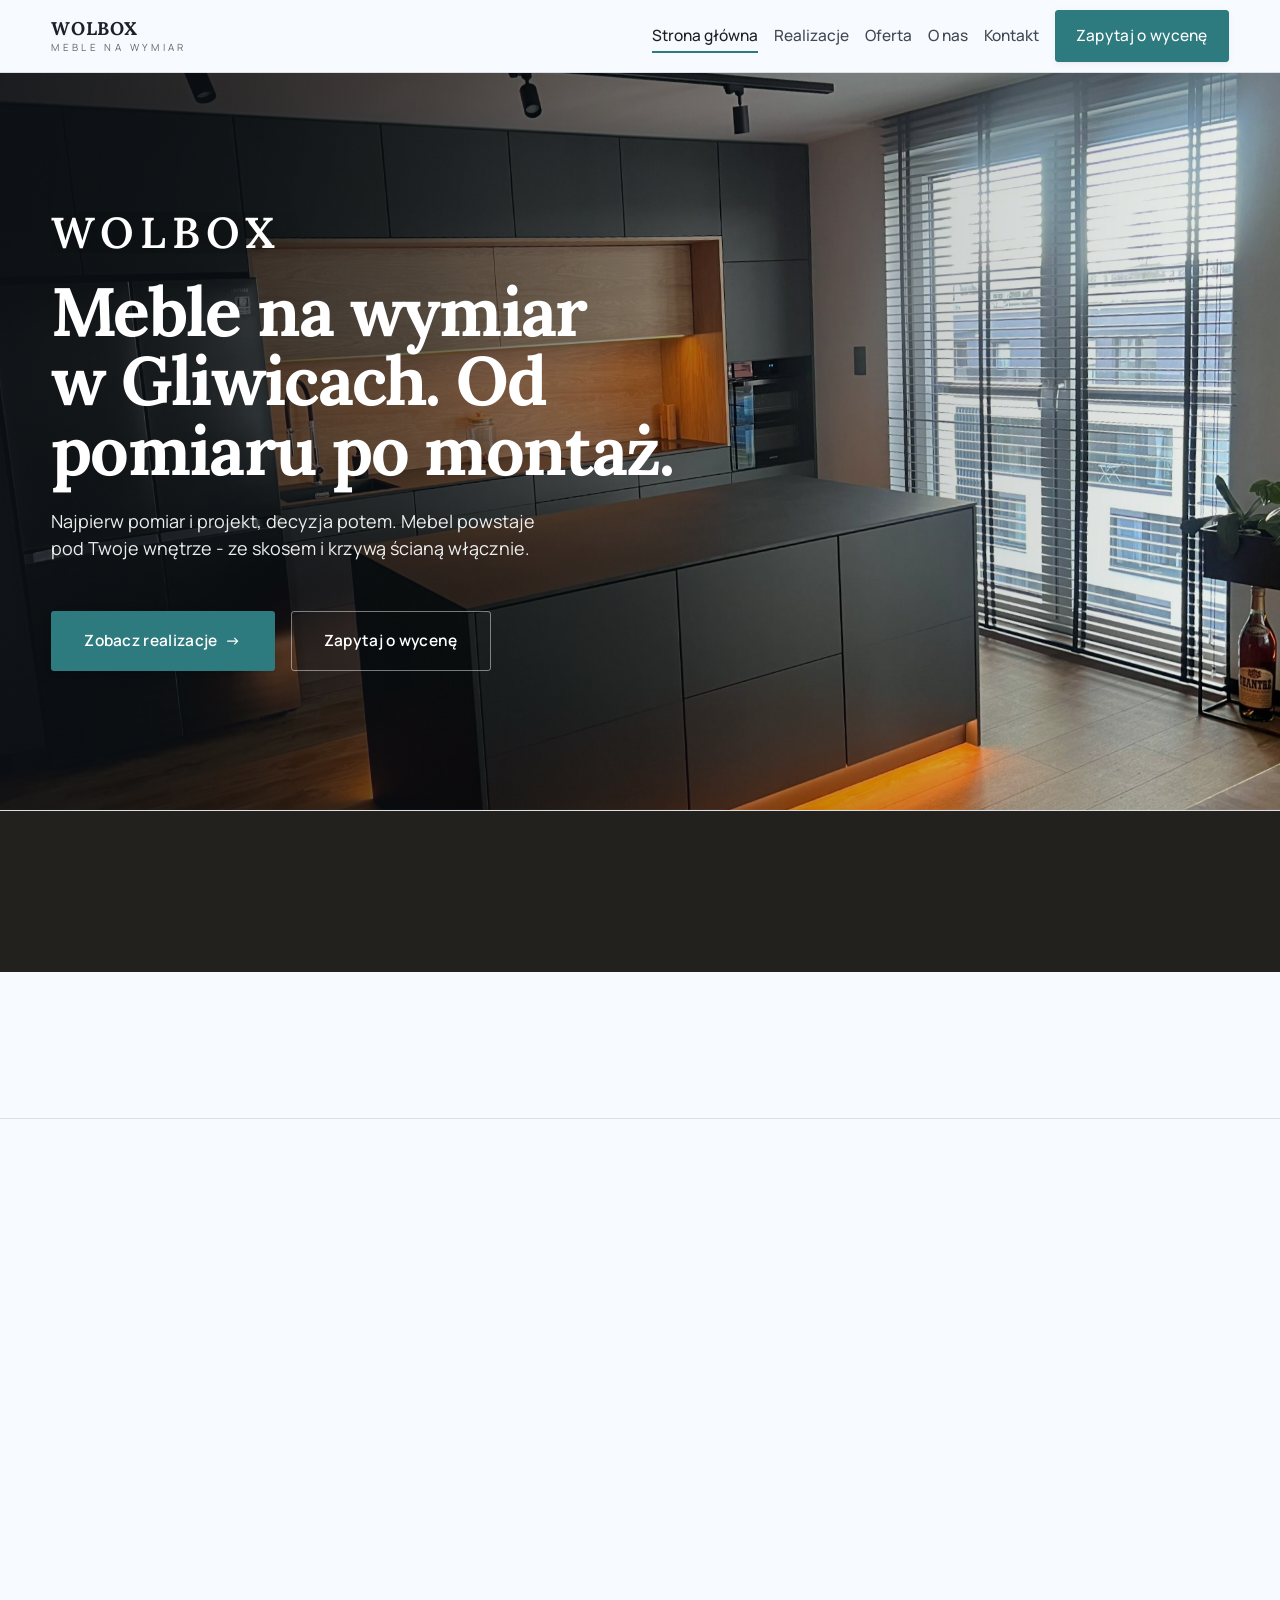
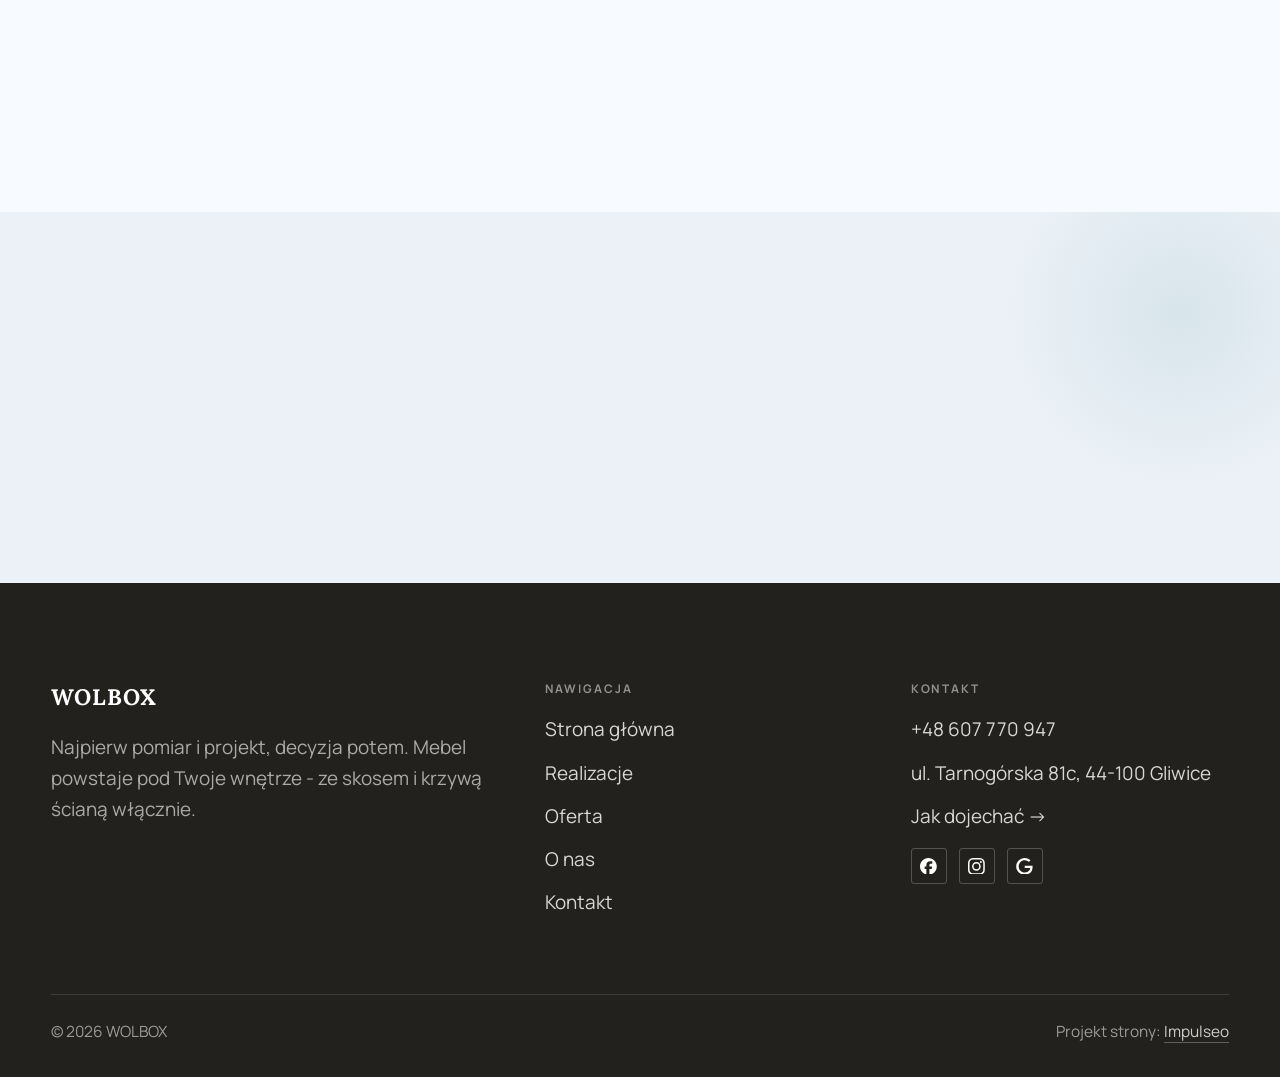
==== index.html @ 48b1be2a "Strona demo: wolbox-sp-z-o-o" ====
<!DOCTYPE html>
<html lang="pl">
<head>
<meta charset="UTF-8">
<meta name="viewport" content="width=device-width, initial-scale=1.0">
<title>WOLBOX - stolarstwo i meble na wymiar</title>
<meta name="description" content="Meble na wymiar w Gliwicach: kuchnie, szafy i zabudowy pod Twoje wnętrze. Firma rodzinna od ponad 40 lat. Zadzwoń: +48 607 770 947.">
<link rel="canonical" href="https://kris20032.github.io/wolbox-sp-z-o-o/">
<meta name="robots" content="noindex, nofollow">
<meta property="og:type" content="website">
<meta property="og:locale" content="pl_PL">
<meta property="og:site_name" content="WOLBOX">
<meta property="og:title" content="WOLBOX - stolarstwo i meble na wymiar">
<meta property="og:description" content="Meble na wymiar w Gliwicach: kuchnie, szafy i zabudowy pod Twoje wnętrze. Firma rodzinna od ponad 40 lat. Zadzwoń: +48 607 770 947.">
<meta property="og:url" content="https://kris20032.github.io/wolbox-sp-z-o-o/">
<meta property="og:image" content="https://kris20032.github.io/wolbox-sp-z-o-o/img/og.jpg">
<meta property="og:image:width" content="1200">
<meta property="og:image:height" content="630">
<meta name="twitter:card" content="summary_large_image">
<script type="application/ld+json">{"@context": "https://schema.org", "@type": "HomeAndConstructionBusiness", "name": "WOLBOX", "url": "https://kris20032.github.io/wolbox-sp-z-o-o/", "telephone": "+48607770947", "image": "https://kris20032.github.io/wolbox-sp-z-o-o/img/og.jpg", "areaServed": "Gliwice", "sameAs": ["https://www.facebook.com/p/Marcin-Wolski-Wolbox-100041528517087/", "https://www.instagram.com/wolbox_wolski_marcin/", "https://www.google.com/maps/place/WOLBOX+Sp.+z+o.+o./@50.3088964,18.6868577,17z"]}</script>
<link rel="preconnect" href="https://fonts.googleapis.com">
<link rel="preconnect" href="https://fonts.gstatic.com" crossorigin>
<link href="https://fonts.googleapis.com/css2?family=Lora:wght@500;600;700&family=Manrope:wght@400;500;600&display=swap" rel="stylesheet">
<link rel="stylesheet" href="assets/styles.css?v=cdface2b">
</head>
<body>

<header class="nav">
  <div class="wrap nav-inner">
    <a class="brand" href="index.html"><span class="name">WOLBOX</span><span class="sub">Meble na wymiar</span></a>
    <nav class="nav-links">
      <a href="index.html" class="active" aria-current="page">Strona główna</a>
      <a href="realizacje.html">Realizacje</a>
      <a href="oferta.html">Oferta</a>
      <a href="o-nas.html">O nas</a>
      <a href="kontakt.html">Kontakt</a>
      <a href="kontakt.html" class="btn btn-accent">Zapytaj o wycenę</a>
    </nav>
    <button class="nav-toggle" aria-label="Menu"><span></span><span></span><span></span></button>
  </div>
</header>

<main>
<section class="hero-cine">
  <img src="img/hero.jpg" fetchpriority="high" data-rotate="img/g1.jpg|img/g2.jpg" alt="WOLBOX - Meble na wymiar w Gliwicach. Od pomiaru po montaż. " width="1918" height="1380">
  <div class="wrap">
    <div class="hero-copy">
      <div class="brandmark bm-l"><span class="bm-line"><span>WOLBOX</span></span></div>
      <h1>Meble na wymiar w Gliwicach. Od pomiaru po montaż. </h1>
      <p class="lead">Najpierw pomiar i projekt, decyzja potem. Mebel powstaje pod Twoje wnętrze - ze skosem i krzywą ścianą włącznie.</p>
      <div class="hero-actions">
        <a href="realizacje.html" class="btn btn-accent">Zobacz realizacje <span class="arr">→</span></a>
        <a href="kontakt.html" class="btn btn-ghost btn-on-dark">Zapytaj o wycenę</a>
      </div>
    </div>
  </div>
</section>
<section class="strip n-5" style="padding-block:0">
  <div class="wrap">
    <div class="item reveal"><div class="k">Od 40 lat</div><div class="v"></div></div>
    <div class="item reveal"><div class="k">Firma rodzinna</div><div class="v"></div></div>
    <div class="item reveal"><div class="k">Gliwice i okolice</div><div class="v"></div></div>
    <div class="item reveal"><div class="k">Od pomiaru po montaż</div><div class="v"></div></div>
    <div class="item reveal"><div class="k">Kuchnie, szafy, łazienki</div><div class="v"></div></div>
  </div>
</section>
<section class="opinie-mini" aria-label="Opinie klientów">
  <div class="wrap">
    <div class="om-row">
      <div class="om-item reveal"><blockquote>„Projekt został wykonany bardzo sumiennie i z uwagą na detale.”</blockquote><span class="om-autor">K. S., opinia z Oferteo</span></div>
      <div class="om-item reveal"><blockquote>„Bardzo profesjonalnie wykonana zabudowa kuchenna.”</blockquote><span class="om-autor">Z., opinia z Oferteo</span></div>
      <div class="om-item reveal"><blockquote>„Kuchnia wykonana solidnie, wszystko dograne w najdrobniejszych szczegółach. Dobry i miły kontakt.”</blockquote><span class="om-autor">K. O., opinia z Oferteo</span></div>
    </div>
  </div>
</section>
<section>
  <div class="wrap split">
    <div class="split-art reveal"><img src="img/g10.jpg" alt="WOLBOX - realizacja" loading="lazy" width="1600" height="1068" decoding="async"></div>
    <div class="split-copy reveal">
      <span class="eyebrow">Kim jesteśmy</span>
      <h2>Kto to robi</h2>
      <p class="muted">Meble robimy od ponad 40 lat. Firmę założył ojciec obecnego właściciela - zaczynał od mebli z drewna, dziś robimy też z płyty meblowej wykończonej pod życzenie klienta. Zaczynamy od rozmowy u Ciebie w domu: gdzie co ma stać i jak chodzą drzwi obok.</p>
      <p class="muted">Dopiero potem siadamy do projektu. Z warsztatu mebel wyjeżdża, kiedy pasuje co do milimetra - zły wymiar to nasz problem, nie Twój.</p>
      <a href="o-nas.html" class="btn btn-ghost">Poznaj nas <span class="arr">→</span></a>
    </div>
  </div>
</section>
<section class="gateways-band">
  <div class="wrap">
    <div class="gateways">
      <a href="oferta.html" class="gateway reveal"><img src="img/g11.jpg" alt="Kuchnie na wymiar" loading="lazy" width="1600" height="1066" decoding="async"><span class="g-ttl">Kuchnie na wymiar</span></a>
      <a href="oferta.html" class="gateway reveal"><img src="img/g13.jpg" alt="Szafy i garderoby" loading="lazy" width="1976" height="1460" decoding="async"><span class="g-ttl">Szafy i garderoby</span></a>
      <a href="oferta.html" class="gateway reveal"><img src="img/g2.jpg" alt="Zabudowy wnęk i skosów" loading="lazy" width="986" height="1016" decoding="async"><span class="g-ttl">Zabudowy wnęk i skosów</span></a>
    </div>
  </div>
</section>
<section class="stopklatka" aria-hidden="true">
  <div class="stk-bg" style="background-image:url(img/about.jpg)"></div>
</section>
<section class="opinie">
  <div class="wrap">
    <div class="head center reveal">
      <span class="eyebrow">Opinie</span>
      <h2>Co mówią klienci</h2>
    </div>
    <p class="op-meta reveal"><a class="op-google" href="https://www.google.com/maps/place/WOLBOX+Sp.+z+o.+o./@50.3088964,18.6868577,17z" target="_blank" rel="noopener"><svg class="op-g-ico" viewBox="0 0 24 24" width="17" height="17" aria-hidden="true"><path fill="#4285F4" d="M22.56 12.25c0-.78-.07-1.53-.2-2.25H12v4.26h5.92c-.26 1.37-1.04 2.53-2.21 3.31v2.77h3.57c2.08-1.92 3.28-4.74 3.28-8.09z"/><path fill="#34A853" d="M12 23c2.97 0 5.46-.98 7.28-2.66l-3.57-2.77c-.98.66-2.23 1.06-3.71 1.06-2.86 0-5.29-1.93-6.16-4.53H2.18v2.84C3.99 20.53 7.7 23 12 23z"/><path fill="#FBBC05" d="M5.84 14.09c-.22-.66-.35-1.36-.35-2.09s.13-1.43.35-2.09V7.07H2.18C1.43 8.55 1 10.22 1 12s.43 3.45 1.18 4.93l2.85-2.22.81-.62z"/><path fill="#EA4335" d="M12 5.38c1.62 0 3.06.56 4.21 1.64l3.15-3.15C17.45 2.09 14.97 1 12 1 7.7 1 3.99 3.47 2.18 7.07l3.66 2.84c.87-2.6 3.3-4.53 6.16-4.53z"/></svg><span>Zobacz opinie w Google</span><span class="arr">→</span></a></p>
    <div class="opinie-grid">
      <figure class="op-card reveal"><span class="op-star"><svg class="ico-star" width="14" height="14" viewBox="0 0 24 24" style="vertical-align:-2px" aria-hidden="true"><path d="M12 2.8l2.85 5.8 6.4.93-4.63 4.5 1.1 6.37L12 17.4l-5.72 3 1.1-6.37-4.63-4.5 6.4-.93L12 2.8Z" fill="currentColor"/></svg><svg class="ico-star" width="14" height="14" viewBox="0 0 24 24" style="vertical-align:-2px" aria-hidden="true"><path d="M12 2.8l2.85 5.8 6.4.93-4.63 4.5 1.1 6.37L12 17.4l-5.72 3 1.1-6.37-4.63-4.5 6.4-.93L12 2.8Z" fill="currentColor"/></svg><svg class="ico-star" width="14" height="14" viewBox="0 0 24 24" style="vertical-align:-2px" aria-hidden="true"><path d="M12 2.8l2.85 5.8 6.4.93-4.63 4.5 1.1 6.37L12 17.4l-5.72 3 1.1-6.37-4.63-4.5 6.4-.93L12 2.8Z" fill="currentColor"/></svg><svg class="ico-star" width="14" height="14" viewBox="0 0 24 24" style="vertical-align:-2px" aria-hidden="true"><path d="M12 2.8l2.85 5.8 6.4.93-4.63 4.5 1.1 6.37L12 17.4l-5.72 3 1.1-6.37-4.63-4.5 6.4-.93L12 2.8Z" fill="currentColor"/></svg><svg class="ico-star" width="14" height="14" viewBox="0 0 24 24" style="vertical-align:-2px" aria-hidden="true"><path d="M12 2.8l2.85 5.8 6.4.93-4.63 4.5 1.1 6.37L12 17.4l-5.72 3 1.1-6.37-4.63-4.5 6.4-.93L12 2.8Z" fill="currentColor"/></svg></span><blockquote>Projekt został wykonany bardzo sumiennie i z uwagą na detale. Bardzo dobry kontakt podczas tworzenia projektu.</blockquote><span class="op-autor">K. S., opinia z Oferteo</span></figure>
      <figure class="op-card reveal"><span class="op-star"><svg class="ico-star" width="14" height="14" viewBox="0 0 24 24" style="vertical-align:-2px" aria-hidden="true"><path d="M12 2.8l2.85 5.8 6.4.93-4.63 4.5 1.1 6.37L12 17.4l-5.72 3 1.1-6.37-4.63-4.5 6.4-.93L12 2.8Z" fill="currentColor"/></svg><svg class="ico-star" width="14" height="14" viewBox="0 0 24 24" style="vertical-align:-2px" aria-hidden="true"><path d="M12 2.8l2.85 5.8 6.4.93-4.63 4.5 1.1 6.37L12 17.4l-5.72 3 1.1-6.37-4.63-4.5 6.4-.93L12 2.8Z" fill="currentColor"/></svg><svg class="ico-star" width="14" height="14" viewBox="0 0 24 24" style="vertical-align:-2px" aria-hidden="true"><path d="M12 2.8l2.85 5.8 6.4.93-4.63 4.5 1.1 6.37L12 17.4l-5.72 3 1.1-6.37-4.63-4.5 6.4-.93L12 2.8Z" fill="currentColor"/></svg><svg class="ico-star" width="14" height="14" viewBox="0 0 24 24" style="vertical-align:-2px" aria-hidden="true"><path d="M12 2.8l2.85 5.8 6.4.93-4.63 4.5 1.1 6.37L12 17.4l-5.72 3 1.1-6.37-4.63-4.5 6.4-.93L12 2.8Z" fill="currentColor"/></svg><svg class="ico-star" width="14" height="14" viewBox="0 0 24 24" style="vertical-align:-2px" aria-hidden="true"><path d="M12 2.8l2.85 5.8 6.4.93-4.63 4.5 1.1 6.37L12 17.4l-5.72 3 1.1-6.37-4.63-4.5 6.4-.93L12 2.8Z" fill="currentColor"/></svg></span><blockquote>Bardzo profesjonalnie wykonana zabudowa kuchenna. Zależało nam, żeby ktoś rzetelny i solidny wykonał zlecenie i tak też się stało.</blockquote><span class="op-autor">Z., opinia z Oferteo</span></figure>
      <figure class="op-card reveal"><span class="op-star"><svg class="ico-star" width="14" height="14" viewBox="0 0 24 24" style="vertical-align:-2px" aria-hidden="true"><path d="M12 2.8l2.85 5.8 6.4.93-4.63 4.5 1.1 6.37L12 17.4l-5.72 3 1.1-6.37-4.63-4.5 6.4-.93L12 2.8Z" fill="currentColor"/></svg><svg class="ico-star" width="14" height="14" viewBox="0 0 24 24" style="vertical-align:-2px" aria-hidden="true"><path d="M12 2.8l2.85 5.8 6.4.93-4.63 4.5 1.1 6.37L12 17.4l-5.72 3 1.1-6.37-4.63-4.5 6.4-.93L12 2.8Z" fill="currentColor"/></svg><svg class="ico-star" width="14" height="14" viewBox="0 0 24 24" style="vertical-align:-2px" aria-hidden="true"><path d="M12 2.8l2.85 5.8 6.4.93-4.63 4.5 1.1 6.37L12 17.4l-5.72 3 1.1-6.37-4.63-4.5 6.4-.93L12 2.8Z" fill="currentColor"/></svg><svg class="ico-star" width="14" height="14" viewBox="0 0 24 24" style="vertical-align:-2px" aria-hidden="true"><path d="M12 2.8l2.85 5.8 6.4.93-4.63 4.5 1.1 6.37L12 17.4l-5.72 3 1.1-6.37-4.63-4.5 6.4-.93L12 2.8Z" fill="currentColor"/></svg><svg class="ico-star" width="14" height="14" viewBox="0 0 24 24" style="vertical-align:-2px" aria-hidden="true"><path d="M12 2.8l2.85 5.8 6.4.93-4.63 4.5 1.1 6.37L12 17.4l-5.72 3 1.1-6.37-4.63-4.5 6.4-.93L12 2.8Z" fill="currentColor"/></svg></span><blockquote>Kuchnia wykonana solidnie, wszystko dograne w najdrobniejszych szczegółach. Dobry i miły kontakt.</blockquote><span class="op-autor">K. O., opinia z Oferteo</span></figure>
    </div>
  </div>
</section>
<section>
  <div class="wrap">
    <div class="head reveal">
      <span class="eyebrow">Realizacje</span>
      <h2>Meble, które już stoją</h2>
      <p>Zdjęcia z naszych montaży, w domach klientów - żadnych wizualizacji z katalogu. Tak te meble wyglądają na co dzień.</p>
    </div>
    <div class="gallery">
      <div class="tile t-two3 reveal"><img src="img/g5.jpg" alt="WOLBOX" loading="lazy" width="720" height="720" decoding="async"></div>
      <div class="tile t-third reveal"><img src="img/g6.jpg" alt="WOLBOX" loading="lazy" width="1400" height="1050" decoding="async"></div>
      <div class="tile t-third reveal"><img src="img/g7.jpg" alt="WOLBOX" loading="lazy" width="1400" height="1048" decoding="async"></div>
      <div class="tile t-third reveal"><img src="img/g8.jpg" alt="WOLBOX" loading="lazy" width="1400" height="1050" decoding="async"></div>
      <div class="tile t-third reveal"><img src="img/g9.jpg" alt="WOLBOX" loading="lazy" width="1400" height="1050" decoding="async"></div>
    </div>
    <div style="margin-top:var(--space-7)" class="reveal"><a href="realizacje.html" class="btn btn-accent">Pełna galeria <span class="arr">→</span></a></div>
  </div>
</section>
<section class="cta">
  <div class="wrap">
    <div class="reveal">
      <span class="eyebrow">Współpraca</span>
      <h2>Zacznijmy od krótkiej rozmowy.</h2>
      <p>Odezwij się z pytaniem - odpowiem konkretnie, nic za to nie płacisz.</p>
    </div>
    <div class="cta-actions reveal">
      <a href="kontakt.html" class="btn btn-light">Zapytaj o wycenę <span class="arr">→</span></a>
      <a href="tel:+48607770947" class="btn btn-ghost btn-ghost-cta">+48 607 770 947</a>
    </div>
  </div>
</section>
</main>

<footer>
  <div class="wrap">
    <div class="foot-grid">
      <div class="foot-brand">
        <div class="name">WOLBOX</div>
        <p>Najpierw pomiar i projekt, decyzja potem. Mebel powstaje pod Twoje wnętrze - ze skosem i krzywą ścianą włącznie.</p>
      </div>
      <div class="foot-col">
        <h4>Nawigacja</h4>
        <a href="index.html">Strona główna</a>
        <a href="realizacje.html">Realizacje</a>
        <a href="oferta.html">Oferta</a>
        <a href="o-nas.html">O nas</a>
        <a href="kontakt.html">Kontakt</a>
      </div>
      <div class="foot-col">
        <h4>Kontakt</h4>
        <a href="tel:+48607770947">+48 607 770 947</a>
        <p>ul. Tarnogórska 81c, 44-100 Gliwice</p>
        <a href="https://www.google.com/maps/place/WOLBOX+Sp.+z+o.+o./@50.3088964,18.6868577,17z" target="_blank" rel="noopener">Jak dojechać →</a>
      <div class="foot-soc">
        <a class="soc" href="https://www.facebook.com/p/Marcin-Wolski-Wolbox-100041528517087/" target="_blank" rel="noopener" aria-label="Facebook - WOLBOX"><svg viewBox="0 0 24 24" aria-hidden="true" focusable="false"><path d="M9.101 23.691v-7.98H6.627v-3.667h2.474v-1.58c0-4.085 1.848-5.978 5.858-5.978.401 0 .955.042 1.468.103a8.68 8.68 0 0 1 1.141.195v3.325a8.623 8.623 0 0 0-.653-.036 26.805 26.805 0 0 0-.733-.009c-.707 0-1.259.096-1.675.309a1.686 1.686 0 0 0-.679.622c-.258.42-.374.995-.374 1.752v1.297h3.919l-.386 2.103-.287 1.564h-3.246v8.245C19.396 23.238 24 18.179 24 12.044c0-6.627-5.373-12-12-12s-12 5.373-12 12c0 5.628 3.874 10.35 9.101 11.647Z" fill="currentColor"/></svg></a>
        <a class="soc" href="https://www.instagram.com/wolbox_wolski_marcin/" target="_blank" rel="noopener" aria-label="Instagram - WOLBOX"><svg viewBox="0 0 24 24" aria-hidden="true" focusable="false"><path d="M7.0301.084c-1.2768.0602-2.1487.264-2.911.5634-.7888.3075-1.4575.72-2.1228 1.3877-.6652.6677-1.075 1.3368-1.3802 2.127-.2954.7638-.4956 1.6365-.552 2.914-.0564 1.2775-.0689 1.6882-.0626 4.947.0062 3.2586.0206 3.6671.0825 4.9473.061 1.2765.264 2.1482.5635 2.9107.308.7889.72 1.4573 1.388 2.1228.6679.6655 1.3365 1.0743 2.1285 1.38.7632.295 1.6361.4961 2.9134.552 1.2773.056 1.6884.069 4.9462.0627 3.2578-.0062 3.668-.0207 4.9478-.0814 1.28-.0607 2.147-.2652 2.9098-.5633.7889-.3086 1.4578-.72 2.1228-1.3881.665-.6682 1.0745-1.3378 1.3795-2.1284.2957-.7632.4966-1.636.552-2.9124.056-1.2809.0692-1.6898.063-4.948-.0063-3.2583-.021-3.6668-.0817-4.9465-.0607-1.2797-.264-2.1487-.5633-2.9117-.3084-.7889-.72-1.4568-1.3876-2.1228C21.2982 1.33 20.628.9208 19.8378.6165 19.074.321 18.2017.1197 16.9244.0645 15.6471.0093 15.236-.005 11.977.0014 8.718.0076 8.31.0215 7.0301.0839m.1402 21.6932c-1.17-.0509-1.8053-.2453-2.2287-.408-.5606-.216-.96-.4771-1.3819-.895-.422-.4178-.6811-.8186-.9-1.378-.1644-.4234-.3624-1.058-.4171-2.228-.0595-1.2645-.072-1.6442-.079-4.848-.007-3.2037.0053-3.583.0607-4.848.05-1.169.2456-1.805.408-2.2282.216-.5613.4762-.96.895-1.3816.4188-.4217.8184-.6814 1.3783-.9003.423-.1651 1.0575-.3614 2.227-.4171 1.2655-.06 1.6447-.072 4.848-.079 3.2033-.007 3.5835.005 4.8495.0608 1.169.0508 1.8053.2445 2.228.408.5608.216.96.4754 1.3816.895.4217.4194.6816.8176.9005 1.3787.1653.4217.3617 1.056.4169 2.2263.0602 1.2655.0739 1.645.0796 4.848.0058 3.203-.0055 3.5834-.061 4.848-.051 1.17-.245 1.8055-.408 2.2294-.216.5604-.4763.96-.8954 1.3814-.419.4215-.8181.6811-1.3783.9-.4224.1649-1.0577.3617-2.2262.4174-1.2656.0595-1.6448.072-4.8493.079-3.2045.007-3.5825-.006-4.848-.0608M16.953 5.5864A1.44 1.44 0 1 0 18.39 4.144a1.44 1.44 0 0 0-1.437 1.4424M5.8385 12.012c.0067 3.4032 2.7706 6.1557 6.173 6.1493 3.4026-.0065 6.157-2.7701 6.1506-6.1733-.0065-3.4032-2.771-6.1565-6.174-6.1498-3.403.0067-6.156 2.771-6.1496 6.1738M8 12.0077a4 4 0 1 1 4.008 3.9921A3.9996 3.9996 0 0 1 8 12.0077" fill="currentColor"/></svg></a>
        <a class="soc" href="https://www.google.com/maps/place/WOLBOX+Sp.+z+o.+o./@50.3088964,18.6868577,17z" target="_blank" rel="noopener" aria-label="Google - WOLBOX"><svg viewBox="0 0 24 24" aria-hidden="true" focusable="false"><path d="M12.48 10.92v3.28h7.84c-.24 1.84-.853 3.187-1.787 4.133-1.147 1.147-2.933 2.4-6.053 2.4-4.827 0-8.6-3.893-8.6-8.72s3.773-8.72 8.6-8.72c2.6 0 4.507 1.027 5.907 2.347l2.307-2.307C18.747 1.44 16.133 0 12.48 0 5.867 0 .307 5.387.307 12s5.56 12 12.173 12c3.573 0 6.267-1.173 8.373-3.36 2.16-2.16 2.84-5.213 2.84-7.667 0-.76-.053-1.467-.173-2.053H12.48z" fill="currentColor"/></svg></a>
      </div>
      </div>
    </div>
    <div class="foot-bot">
      <span>© 2026 WOLBOX</span>
      <span>Projekt strony: <a class="foot-credit" href="https://impulseo.pl" target="_blank" rel="noopener">Impulseo</a></span>
    </div>
  </div>
</footer>
<div class="sticky-reserve"><a class="sr-book" href="kontakt.html">Zapytaj o wycenę</a><a class="sr-call" href="tel:+48607770947" aria-label="Zadzwoń"><svg class="ico-tel" width="16" height="16" viewBox="0 0 24 24" fill="none" aria-hidden="true"><path d="M6.6 10.8a15.5 15.5 0 0 0 6.6 6.6l2.2-2.2a1 1 0 0 1 1-.24 11.4 11.4 0 0 0 3.6.58 1 1 0 0 1 1 1V20a1 1 0 0 1-1 1A17 17 0 0 1 3 4a1 1 0 0 1 1-1h3.5a1 1 0 0 1 1 1c0 1.25.2 2.46.58 3.6a1 1 0 0 1-.25 1l-2.23 2.2Z" fill="currentColor"/></svg></a></div>
<div class="demo-wazne" data-do="2026-10-21" data-cykl="3" hidden><svg class="dw-ico" width="13" height="13" viewBox="0 0 24 24" fill="none" aria-hidden="true"><circle cx="12" cy="12" r="8.6" stroke="currentColor" stroke-width="1.8"/><path d="M12 7.2V12l3.3 2" stroke="currentColor" stroke-width="1.8" stroke-linecap="round"/></svg><span class="dw-txt"></span></div>

<script src="assets/main.js"></script>
</body>
</html>
---- assets/styles.css ----
/* ============================================================
   STOLBASZ — premium, architektoniczny B2B fit-out
   Jasna paleta, zero brązu. System wg premium-web-craft.
   Projekt strony: Impulseo (impulseo.pl)
   ============================================================ */

:root{
  /* PALETA — jasna, architektoniczna, chłodna */
  --paper:#F3F1EC;          /* główne tło */
  --paper-2:#E6E3DB;        /* sekcje alternatywne (chłodny jasny szary) */
  --paper-3:#E6E3DB;        /* delikatne wypełnienia */
  --ink:#23211E;            /* tekst główny — chłodny grafit */
  --ink-soft:#43403A;       /* nagłówki drugorzędne */
  --muted:#87837A;          /* tekst poboczny */
  --line:rgba(35,33,30,.12);/* hairline */
  --accent:#8A6B3C;         /* stonowany petrol-slate — jedyny akcent */
  --accent-d:#6E5430;
  --accent-soft:rgba(138,107,60,.10);
  --dark:#23211E;           /* sekcje ciemne (stopka/CTA) */

  /* HOVER ZDJĘĆ — JEDEN standard dla całego silnika (decyzja K. 04.08.2026, artefakt z wariantami).
     AKTUALNE (K.+Szymon 09.08.2026, wybór z artefaktu 6 wariantów): zoom 1.05 przy 1.4s -
     przy tak długim czasie mocniejszy kadr NIE skacze, tylko „oddycha". Poprzedni standard
     (1.02 / .55s z 04.08) odbierany jako dynamiczny i szybki.
     Spoczynek lekko przygaszony, ale TYLKO tam, gdzie jest mysz (@media hover:hover) —
     na telefonie zdjęcia zostają w pełnej jasności. */
  --img-zoom:1.05;                   /* K.+Szymon 09.08: wariant F z artefaktu porównawczego */
  --img-rest:brightness(.95) saturate(.99);
  --img-hot:brightness(1.06) saturate(1.05);
  --img-dur:1.4s;                    /* K.+Szymon 09.08 (wariant F): powoli = elegancko */
  --img-ease:cubic-bezier(.16,.84,.44,1);  /* miękki ogon, efekt „oddychania" */

  /* ODSTĘPY — skala 4/8 */
  --space-1:4px; --space-2:8px; --space-3:12px; --space-4:16px; --space-5:24px;
  --space-6:32px; --space-7:48px; --space-8:64px; --space-9:96px; --space-10:128px;

  /* TYPOGRAFIA — fluid clamp() (skala podbita 16.07.2026: większe, czytelniejsze litery — uwaga Adama) */
  --text-sm:clamp(.9rem,.87rem + .12vw,1rem);
  --text-base:clamp(1.08rem,1.04rem + .18vw,1.2rem);
  --text-lg:clamp(1.24rem,1.15rem + .34vw,1.44rem);
  --text-h3:clamp(1.34rem,1.22rem + .55vw,1.66rem);
  --text-h2:clamp(2.1rem,1.66rem + 2.1vw,3.1rem);
  --text-h1:clamp(2.9rem,2.1rem + 4vw,5.1rem);

  /* PROMIENIE — architektoniczne, raczej ostre */
  --r-sm:3px; --r-md:6px; --r-lg:10px;

  /* RUCH */
  --ease:cubic-bezier(.25,.46,.45,.94); --dur:.24s;

  /* CIENIE — miękkie, warstwowe */
  --sh-sm:0 1px 2px rgba(16,24,32,.04), 0 2px 8px rgba(16,24,32,.05);
  --sh-md:0 2px 6px rgba(16,24,32,.05), 0 12px 28px -8px rgba(16,24,32,.12);
  --sh-lg:0 6px 14px rgba(16,24,32,.07), 0 26px 56px -18px rgba(16,24,32,.22);

  --hairline:1px solid var(--line);

  --font-display:'Lora',serif;
  --font-body:'Manrope',sans-serif;
}

*{box-sizing:border-box;margin:0;padding:0}
html{scroll-behavior:smooth}
body{
  font-family:var(--font-body);
  font-size:var(--text-base);
  line-height:1.65;
  color:var(--ink);
  background:var(--paper);
  -webkit-font-smoothing:antialiased;
  text-rendering:optimizeLegibility;
}
img{max-width:100%;height:auto;display:block}  /* height:auto = width/height z atrybutów trzyma proporcje (TOP#12) */
a{color:inherit;text-decoration:none}

.wrap{width:min(92%,1180px);margin-inline:auto}
section{padding-block:clamp(52px,6.5vw,96px)}

h1,h2,h3{font-family:var(--font-display);font-weight:700;line-height:1.08;letter-spacing:-.02em;color:var(--ink)}
h1{font-size:var(--text-h1);letter-spacing:-.035em}
h2{font-size:var(--text-h2);letter-spacing:-.025em}
h3{font-size:var(--text-h3)}
/* MIARA — długość wiersza. WCAG 2.2 SC 1.4.8: max 80 znaków; Butterick: 45–90.
   68ch daje realnie 72–78 znaków polskiego tekstu, czyli z zapasem pod granicą.
   Wcześniej limit miał TYLKO <p> — <li>, <blockquote> i <dd> nie miały żadnego,
   i to jedyny powód, dla którego 23 bloki na dwóch oddanych stronach jadą po
   83–106 znaków w wierszu (pomiar 07.08.2026, bramka `miara`).
   ⚠️ Listy i definicje ograniczamy TYLKO bez klasy: `ul`/`ol` z klasą to u nas
   układ (siatki kafli, menu), a nie tekst ciągły — tam miarę wyznacza układ. */
/* 60ch, nie 68ch (K. 10.08): po zmianie fontów na węższe kroje (DM Sans i spółka)
   w 68ch mieściło się ~90 znaków - bramka pikselowa słusznie zgłaszała przekroczenie
   granicy 80. Pomiar na żywej przeglądarce: 60ch = 90 znaków, 53ch = ~78 znaków, czyli normę WCAG 1.4.8. */
:root{ --miara:53ch }
p{max-width:min(100%,var(--miara))}
blockquote,
ul:not([class])>li, ol:not([class])>li,
dl:not([class])>dd{max-width:min(100%,var(--miara))}

/* ⚠️ Świadomie BEZ wyjątku `.tile p,.card p,.svc p{max-width:none}`, choć nasuwa się sam:
   te akapity BYŁY już ograniczone (stare `p{max-width:65ch}`), więc „wyjątek" nie odblokowałby
   niczego nowego — tylko ROZLUŹNIŁ stan sprzed zmiany na wszystkich demach naraz.
   `figcaption` żadna z reguł wyżej nie dotyczy, więc też nie potrzebuje zwolnienia. */

/* ŁAMANIE. `balance` wyrównuje długości wierszy w nagłówku, `pretty` pilnuje ostatniego
   wiersza akapitu, żeby nie został w nim jeden wyraz. Obsługiwane od Chrome 117 /
   Safari 17.5; starsze przeglądarki po prostu ignorują tę własność.
   `text-wrap:pretty` nie występowało dotąd ANI RAZ w silniku ani w repo klientów. */
h1,h2,h3,.lead,.lede{text-wrap:balance}
p,li,blockquote,dd{text-wrap:pretty}

.eyebrow{
  font-family:var(--font-body);
  font-size:var(--text-sm);
  font-weight:600;
  letter-spacing:.18em;
  text-transform:uppercase;
  color:var(--accent);
  display:inline-flex;align-items:center;gap:var(--space-3);
}
/* flex:none + margin-top = kreska trzyma się PIERWSZEJ linii. Wcześniej align-items:center
   centrowało ją względem całego bloku i przy zawinięciu (długi kicker typu
   „…WNĘTRZ · LESZNO · OD 2019") druga linia lądowała z brzydkim wcięciem. */
.eyebrow{align-items:flex-start}
.eyebrow>*,.eyebrow{text-wrap:balance}   /* dlugi kicker lamal sie na sierote typu samo „2019" w drugiej linii */
.eyebrow::before{content:"";width:28px;height:1px;background:var(--accent);display:inline-block;flex:none;margin-top:.62em}

.muted{color:var(--muted)}
.lead{font-size:var(--text-lg);line-height:1.55;color:var(--ink-soft);max-width:50ch}

/* ---------- BUTTONS ---------- */
.btn{
  display:inline-flex;align-items:center;gap:var(--space-2);
  font-weight:600;font-size:var(--text-sm);letter-spacing:.02em;
  padding:var(--space-4) var(--space-6);
  border-radius:var(--r-sm);
  transition:transform var(--dur) var(--ease),box-shadow var(--dur) var(--ease),background var(--dur) var(--ease);
  cursor:pointer;border:1px solid transparent;
}
.btn-accent{background:var(--accent);color:#fff;box-shadow:var(--sh-sm)}
.btn-accent:hover{background:var(--accent-d);transform:translateY(-2px);box-shadow:var(--sh-md)}
.btn-accent:active{transform:translateY(0);box-shadow:var(--sh-sm)}
.btn-ghost{background:transparent;color:var(--ink);border-color:var(--line)}
.btn-ghost:hover{border-color:var(--accent);color:var(--accent);transform:translateY(-2px)}
.btn-light{background:#fff;color:var(--ink);box-shadow:var(--sh-sm)}
.btn-light:hover{transform:translateY(-2px);box-shadow:var(--sh-md)}
.btn .arr{transition:transform var(--dur) var(--ease)}
.btn:hover .arr{transform:translateX(4px)}

/* ---------- NAV ---------- */
.nav{
  position:sticky;top:0;z-index:50;
  background:color-mix(in srgb,var(--paper) 88%,transparent);
  backdrop-filter:saturate(140%) blur(10px);
  border-bottom:var(--hairline);
}
.nav-inner{display:flex;align-items:center;justify-content:space-between;gap:var(--space-5);height:72px}
/* ANTY-NACHODZENIE (K. 05.08.2026): długa nazwa firmy + przycisk z pełnym numerem nie mieściły się w pasku
   i flex ściskał linki PONIŻEJ ich treści - "Kontakt" wchodził na ramkę "Zadzwoń +48 ...". Teraz ustępuje
   nazwa marki (skrót wielokropkiem), a menu i przycisk nigdy się nie kurczą ani nie zachodzą na siebie. */
.brand{display:flex;flex-direction:column;line-height:1;min-width:0;flex:0 1 auto}
.brand .name{font-family:var(--font-display);font-weight:800;font-size:1.35rem;letter-spacing:.04em;white-space:nowrap;overflow:hidden;text-overflow:ellipsis}
.brand .sub{font-size:.62rem;letter-spacing:.34em;text-transform:uppercase;color:var(--muted);margin-top:5px;white-space:nowrap;overflow:hidden;text-overflow:ellipsis}
.nav-links{display:flex;align-items:center;gap:var(--space-6);flex:0 0 auto}
.nav-links a{font-size:var(--text-sm);font-weight:500;color:var(--ink-soft);position:relative;padding-block:4px;white-space:nowrap;transition:color var(--dur) var(--ease)}
.nav-links a::after{content:"";position:absolute;left:0;bottom:0;width:0;height:1.5px;background:var(--accent);transition:width var(--dur) var(--ease)}
.nav-links a:hover,.nav-links a.active{color:var(--ink)}
.nav-links a:hover::after,.nav-links a.active::after{width:100%}
.nav-links .btn{padding:var(--space-2) var(--space-5)}
/* przyciski w nav: właściwy kolor (przebij .nav-links a) + bez podkreślenia */
.nav-links a.btn-accent{color:#fff}
.nav-links a.btn-ghost,.nav-links a.btn-light{color:var(--ink)}
/* CTA w pasku: NIE podkreślenie spod linków menu, ale ten sam przelatujący błysk,
   co na wszystkich innych przyciskach (zgłoszenie K. 13.08.2026 - „na hero jest efekt
   światła przechodzącego przez przycisk, na navbarze go nie ma, a mają być identyczne").
   Reguła `.nav-links a::after` jest silniejsza od `.btn::after`, więc trzeba jej
   geometrię wyzerować i wpisać połysk z nazwy - samo `display:none` gasiło efekt. */
.nav-links a.btn::after{
  display:block;content:"";position:absolute;inset:0;z-index:-1;pointer-events:none;
  width:auto;height:auto;border-radius:inherit;   /* kasuje geometrię podkreślenia (width:0;height:1.5px) */
  background:linear-gradient(100deg,transparent 32%,rgba(255,255,255,.20) 50%,transparent 68%);
  translate:-120% 0}
@media (prefers-reduced-motion:no-preference){
  .nav-links a.btn:hover::after{translate:120% 0;transition:translate .75s var(--mt-ease,cubic-bezier(.16,.84,.44,1))}
}
.nav-toggle{display:none;background:none;border:none;cursor:pointer;flex-direction:column;gap:5px;padding:8px}
.nav-toggle span{width:24px;height:2px;background:var(--ink);transition:var(--dur)}
/* Ciasny zakres MIĘDZY menu mobilnym a pełnym pulpitem: zbijamy odstępy i nazwę marki,
   żeby wszystko zmieściło się naturalnie, zanim w ogóle dojdzie do skracania wielokropkiem. */
@media(max-width:1280px) and (min-width:921px){
  .nav-links{gap:var(--space-4)}
  .nav-links .btn{padding:var(--space-2) var(--space-4)}
  .brand .name{font-size:1.15rem}
}

/* ---------- HERO (split) ---------- */
.hero{position:relative;overflow:hidden;border-bottom:var(--hairline)}
.hero-grid{display:grid;grid-template-columns:1.05fr .95fr;gap:clamp(24px,4vw,60px);align-items:center;
  padding-block:clamp(36px,4.5vw,64px)}
.hero-copy .eyebrow{margin-bottom:var(--space-5)}
.hero-copy h1{margin-bottom:var(--space-5)}
.hero-copy .lead{margin-bottom:var(--space-7)}
.hero-actions{display:flex;flex-wrap:wrap;gap:var(--space-4)}
.hero-art{position:relative;aspect-ratio:4/3;border-radius:var(--r-lg);overflow:hidden;box-shadow:var(--sh-lg)}
.hero-art img{width:100%;height:100%;object-fit:cover}
.hero-art::after{content:"";position:absolute;inset:0;background:linear-gradient(180deg,transparent 55%,rgba(18,24,28,.28))}
.hero-badge{position:absolute;left:var(--space-5);bottom:var(--space-5);z-index:2;
  background:rgba(252,252,251,.94);backdrop-filter:blur(4px);
  border-radius:var(--r-md);padding:var(--space-4) var(--space-5);box-shadow:var(--sh-md);max-width:78%}
.hero-badge strong{display:block;font-family:var(--font-display);font-size:1rem;letter-spacing:-.01em}
.hero-badge span{font-size:var(--text-sm);color:var(--muted)}

/* ---------- HERO duży / kinowy (strona główna) ---------- */
.hero-cine{position:relative;min-height:clamp(560px,82vh,840px);min-height:clamp(560px,82svh,840px);display:flex;align-items:center;overflow:hidden;border-bottom:var(--hairline)}
.hero-cine>img{position:absolute;inset:0;width:100%;height:100%;object-fit:cover;z-index:0}
.hero-cine::after{content:"";position:absolute;inset:0;z-index:1;
  background:linear-gradient(95deg,rgba(13,18,23,.86) 0%,rgba(13,18,23,.64) 32%,rgba(13,18,23,.24) 62%,rgba(13,18,23,.04) 100%)}
.hero-cine .wrap{position:relative;z-index:2;padding-block:var(--space-8)}
.hero-cine .hero-copy{max-width:660px}
.hero-cine .eyebrow{color:#fff;margin-bottom:var(--space-5)}
.hero-cine .eyebrow::before{background:#fff}
.hero-cine h1{color:#fff;margin-bottom:var(--space-5);font-size:clamp(2.9rem,2rem + 4.4vw,5.2rem);text-wrap:balance}
.hero-cine .lead{color:rgba(255,255,255,.92);max-width:48ch;margin-bottom:var(--space-7)}
.hero-cine .hero-actions{display:flex;flex-wrap:wrap;gap:var(--space-4)}
/* NISKIE OKNO (laptop z dokiem i paskami przeglądarki ma ~700-780 px wysokości widoku):
   H1 do 5.2rem + długi lead nie mieściły się i przyciski wypadały POD krawędź ekranu -
   klient widział stronę bez ani jednego CTA. Skalujemy w dół, zamiast przycinać treść. */
@media(min-width:821px) and (max-height:820px){
  .hero-cine{min-height:clamp(520px,94svh,780px)}
  .hero-cine .wrap{padding-block:var(--space-6)}
  .hero-cine h1{font-size:clamp(2.2rem,1.5rem + 2.6vw,3.6rem);margin-bottom:var(--space-4)}
  .hero-cine .eyebrow{margin-bottom:var(--space-4)}
  .hero-cine .lead{margin-bottom:var(--space-5);max-width:44ch}
}
@media(max-width:680px){
  .hero-cine{min-height:clamp(520px,76vh,640px);min-height:clamp(520px,76svh,640px);align-items:flex-end}
  .hero-cine::after{background:linear-gradient(0deg,rgba(13,18,23,.9) 6%,rgba(13,18,23,.45) 55%,rgba(13,18,23,.25) 100%)}
  .hero-cine .wrap{padding-bottom:var(--space-9)}
  /* TELEFON (~90% oglądających): lead potrafił zająć 8 linii i zepchnąć CTA poza pierwszy ekran.
     Zwężamy interlinię i skalę - treści nie ucinamy, bo to ona sprzedaje. */
  .hero-cine .lead{font-size:.98rem;line-height:1.5;margin-bottom:var(--space-5)}
  .hero-cine .eyebrow{font-size:.72rem;letter-spacing:.13em;margin-bottom:var(--space-4)}
  .hero-cine .eyebrow::before{width:20px}
  .hero-cine h1{margin-bottom:var(--space-4)}
}

/* full-bleed hero variant (podstrony) */
.pagehead{position:relative;min-height:46vh;min-height:46svh;display:flex;align-items:flex-end;overflow:hidden;border-bottom:var(--hairline)}
.pagehead img{position:absolute;inset:0;width:100%;height:100%;object-fit:cover}
/* 10.08.2026 (decyzja K.): mocniejsze przyciemnienie + cień pod tekstem. Bramka mierzyła na
   nagłówkach podstron 3,38-3,43:1 przy wymaganych 4,5 — jasne zdjęcie (hala, śnieg, niebo)
   podchodziło pod biały tekst. Zdjęcia klientów są różne, więc kontrast musi dawać WARSTWA,
   a nie szczęśliwy dobór kadru. */
.pagehead::after{content:"";position:absolute;inset:0;background:linear-gradient(180deg,rgba(18,24,28,.40),rgba(18,24,28,.76))}
.pagehead .wrap{position:relative;z-index:2;padding-block:var(--space-9);color:#fff}
.pagehead h1{color:#fff;max-width:18ch;text-shadow:0 2px 16px rgba(0,0,0,.55)}
.pagehead .eyebrow{color:#fff}
.pagehead .eyebrow::before{background:#fff}
.pagehead p{color:rgba(255,255,255,.92);margin-top:var(--space-4);max-width:54ch;text-shadow:0 1px 12px rgba(0,0,0,.5)}

/* ---------- STRIP (pasek skrótów / liczby) ---------- */
.strip{background:var(--dark);color:#fff}
/* PASEK HASEŁ — standard 04.08.2026 (decyzja K.): 5 haseł w JEDNYM rzędzie, tekst WYŚRODKOWANY,
   węższe marginesy boczne niż reszta strony (pasek ma iść szerzej), równe wysokości kolumn. */
.strip .wrap{width:min(96%,1440px);display:grid;grid-template-columns:repeat(5,1fr);
  gap:var(--space-5);padding-block:var(--space-7);align-items:stretch}
.strip .item .k{font-family:var(--font-display);font-size:clamp(1.05rem,.82rem + .85vw,1.55rem);
  font-weight:800;letter-spacing:-.02em;color:#fff;line-height:1.18;text-wrap:balance}
.strip .item .v{font-size:var(--text-sm);color:rgba(255,255,255,.66);margin-top:var(--space-2);line-height:1.4}
.strip .item{border-left:2px solid var(--accent);padding-inline:var(--space-4);
  text-align:center;display:flex;flex-direction:column;justify-content:center}
/* liczba kolumn = liczba haseł, żeby ostatnie nie zostawało samo w drugim rzędzie.
   Klasę n-N nadaje multipage.py; domyślnie (bez klasy) pasek jest 5-kolumnowy. */
.strip.n-2 .wrap{grid-template-columns:repeat(2,1fr)}
.strip.n-3 .wrap{grid-template-columns:repeat(3,1fr)}
.strip.n-4 .wrap{grid-template-columns:repeat(4,1fr);gap:var(--space-6)}
.strip.n-4 .item .k{font-size:clamp(1.3rem,1rem + 1.1vw,2rem)}
.strip.n-6 .wrap{grid-template-columns:repeat(6,1fr);gap:var(--space-4)}
.strip.n-6 .item .k{font-size:clamp(.98rem,.8rem + .7vw,1.35rem)}
/* równe łamanie: zamiast "długa linia + jedno słowo" obie linie zbliżonej długości */
.strip .item .k{text-wrap:balance}

/* ---------- SECTION HEAD ---------- */
.head{max-width:48rem;margin-bottom:var(--space-8)}
.head.center{margin-inline:auto;text-align:center}
.head .eyebrow{margin-bottom:var(--space-4)}
.head h2{margin-bottom:var(--space-4)}
.head p{color:var(--muted);font-size:var(--text-lg);line-height:1.55}
.head.center p{margin-inline:auto}

/* ---------- INTRO SPLIT ---------- */
.split{display:grid;grid-template-columns:.92fr 1.08fr;gap:clamp(28px,5vw,80px);align-items:center}
.split.rev{grid-template-columns:1.08fr .92fr}
.split.rev .split-art{order:-1}
.split-art{position:relative;aspect-ratio:5/4;border-radius:var(--r-lg);overflow:hidden;box-shadow:var(--sh-lg)}
.split-art img{width:100%;height:100%;object-fit:cover}
.split-copy h2{margin-bottom:var(--space-5)}
.split-copy p+p{margin-top:var(--space-4)}
.split-copy .btn{margin-top:var(--space-6)}

/* ---------- SERVICES (zakres) ---------- */
.svc-grid{display:grid;grid-template-columns:repeat(auto-fit,minmax(280px,1fr));gap:var(--space-5)}
.svc{background:#fff;border:var(--hairline);border-radius:var(--r-md);padding:var(--space-7) var(--space-6);
  transition:transform var(--dur) var(--ease),box-shadow var(--dur) var(--ease),border-color var(--dur) var(--ease);
  position:relative;overflow:hidden}
.svc::before{content:"";position:absolute;left:0;top:0;width:3px;height:0;background:var(--accent);transition:height var(--dur) var(--ease)}
.svc:hover{transform:translateY(-4px);box-shadow:var(--sh-md);border-color:transparent}
.svc:hover::before{height:100%}
.svc .ic{font-family:var(--font-display);font-size:.8rem;font-weight:700;letter-spacing:.12em;color:var(--accent);margin-bottom:var(--space-4)}
.svc h3{margin-bottom:var(--space-3);font-size:1.22rem}
.svc p{color:var(--muted);font-size:var(--text-base);line-height:1.6}

/* big detailed service rows */
.svc-row{display:grid;grid-template-columns:.8fr 1.2fr;gap:clamp(20px,4vw,60px);align-items:center;padding-block:var(--space-8)}
.svc-row+.svc-row{border-top:var(--hairline)}
.svc-row.rev{grid-template-columns:1.2fr .8fr}
/* Naprzemienny układ wierszy oferty: co drugi wiersz ma zdjęcie po PRAWEJ.
   Było `order:-1` — martwy kod, bo zdjęcie i tak jest pierwszym dzieckiem w HTML,
   więc wszystkie wiersze wyglądały identycznie (zdjęcie zawsze z lewej), a `rev`
   zmieniało tylko szerokość kolumn. Znalezione 29.07.2026 przy różnicowaniu kierunków
   animacji (pomiar pozycji: art.mid 390/502 przy row.mid 756 — zawsze lewa strona). */
.svc-row.rev .svc-row-art{order:2}
.svc-row-art{aspect-ratio:4/3;border-radius:var(--r-md);overflow:hidden;box-shadow:var(--sh-md)}
.svc-row-art img{width:100%;height:100%;object-fit:cover}
.svc-row h3{font-size:1.5rem;margin-bottom:var(--space-4)}
.svc-row .num{font-family:var(--font-display);font-size:.85rem;font-weight:700;letter-spacing:.14em;color:var(--accent);display:block;margin-bottom:var(--space-3)}
.svc-row ul{list-style:none;margin-top:var(--space-4);display:flex;flex-direction:column;gap:var(--space-2)}
.svc-row li{position:relative;padding-left:var(--space-5);color:var(--muted);font-size:var(--text-base)}
.svc-row li::before{content:"";position:absolute;left:0;top:.62em;width:8px;height:1px;background:var(--accent)}

/* ---------- GALLERY (realizacje) ---------- */
.gallery{display:grid;grid-template-columns:repeat(12,1fr);gap:var(--space-4);grid-auto-rows:200px}
/* GALERIA MASONRY — pionowe zdjęcia (portrety beauty/wellness) bez przycinania: kolumny, height auto */
.gallery-masonry{column-count:3;column-gap:var(--space-4)}
@media(max-width:900px){.gallery-masonry{column-count:2}}
@media(max-width:560px){.gallery-masonry{column-count:1}}
.gallery-masonry .m-tile{break-inside:avoid;margin:0 0 var(--space-4);padding:0;position:relative;overflow:hidden;border-radius:var(--r-md);border:1px solid var(--line)}
.gallery-masonry .m-tile img{width:100%;height:auto;display:block}
.gallery-masonry .m-tile .cap{position:absolute;left:0;right:0;bottom:0;padding:var(--space-4);color:#fff;background:linear-gradient(0deg,rgba(0,0,0,.55),transparent);font-size:var(--text-sm)}
.gallery-masonry .m-tile .cap small{display:block;font-weight:400;opacity:.78;letter-spacing:.04em;text-transform:uppercase;font-size:.66rem;margin-top:3px}
.tile{position:relative;overflow:hidden;border-radius:var(--r-md);box-shadow:var(--sh-sm);
  transition:transform var(--dur) var(--ease),box-shadow var(--dur) var(--ease)}
.tile img{width:100%;height:100%;object-fit:cover;
  transition:transform var(--img-dur) var(--img-ease),filter var(--img-dur) var(--img-ease)}
.tile:hover{box-shadow:var(--sh-md)}
.tile .cap{position:absolute;left:0;right:0;bottom:0;padding:var(--space-5) var(--space-4) var(--space-4);
  /* mocniejszy spad + cien pod tekstem: na JASNYCH zdjeciach klienta (biale fronty, sciany)
     slaby gradient dawal kontrast ~1.5:1 zamiast wymaganych 3.6:1 (bramka wygladu, 10.08.2026) */
  background:linear-gradient(transparent 10%,rgba(18,24,28,.55) 40%,rgba(18,24,28,.88) 68%,rgba(18,24,28,.99));color:#fff;
  text-shadow:0 1px 2px rgba(0,0,0,.85),0 2px 10px rgba(0,0,0,.55);
  font-size:var(--text-sm);font-weight:600;letter-spacing:.01em;
  opacity:0;transform:translateY(8px);transition:var(--dur) var(--ease)}
.tile:hover .cap{opacity:1;transform:translateY(0)}
.tile .cap small{display:block;font-weight:400;opacity:.78;letter-spacing:.04em;text-transform:uppercase;font-size:.66rem;margin-top:3px}
/* bento spans */
.t-wide{grid-column:span 6}
.t-tall{grid-column:span 6;grid-row:span 2}
.t-std{grid-column:span 6}
.t-third{grid-column:span 4}
.t-two3{grid-column:span 8}

/* ---------- TRUST / WIARYGODNOŚĆ ---------- */
.trust{background:var(--paper-2)}
.trust-grid{display:grid;grid-template-columns:repeat(auto-fit,minmax(240px,1fr));gap:var(--space-5);margin-top:var(--space-7)}
.trust-card{background:#fff;border-radius:var(--r-md);padding:var(--space-7) var(--space-6);box-shadow:var(--sh-sm);border-top:3px solid var(--accent)}
.trust-card .big{font-family:var(--font-display);font-size:clamp(1.8rem,1.3rem + 1.6vw,2.6rem);font-weight:800;letter-spacing:-.02em;color:var(--ink);line-height:1}
.trust-card h3{font-size:1.12rem;margin:var(--space-3) 0 var(--space-2)}
.trust-card p{color:var(--muted);font-size:var(--text-base);line-height:1.55}

/* ---------- CTA band ---------- */
.cta{background:var(--dark);color:#fff;position:relative;overflow:hidden}
/* telefon w CTA: na ciemnym tle biały (domyślnie), rodziny z JASNYM tłem CTA
   nadpisują to u siebie - wcześniej kolor siedział w stylu inline i wygrywał z rodziną. */
.cta .btn-ghost-cta{color:#fff;border-color:rgba(255,255,255,.3)}
.cta .wrap{display:grid;grid-template-columns:1.4fr .6fr;gap:var(--space-7);align-items:center;position:relative;z-index:2}
.cta h2{color:#fff;max-width:20ch}
.cta p{color:rgba(255,255,255,.74);margin-top:var(--space-4)}
.cta-actions{display:flex;flex-direction:column;gap:var(--space-3);align-items:flex-start}
.cta::before{content:"";position:absolute;right:-80px;top:-80px;width:360px;height:360px;border-radius:50%;
  background:radial-gradient(circle,var(--accent-soft),transparent 70%)}

/* ---------- CONTACT ---------- */
.contact-grid{display:grid;grid-template-columns:.85fr 1.15fr;gap:clamp(28px,4vw,56px);align-items:start}
.info-list{display:flex;flex-direction:column;gap:var(--space-2)}
.info-row{display:flex;gap:var(--space-4);align-items:flex-start;padding-block:var(--space-4);border-bottom:var(--hairline)}
.info-row .ic{flex:none;width:42px;height:42px;display:grid;place-items:center;border-radius:50%;
  background:var(--accent-soft);color:var(--accent);font-size:1.05rem}
.info-row .lbl{font-size:.72rem;letter-spacing:.14em;text-transform:uppercase;color:var(--muted)}
.info-row .val{font-weight:600;font-size:var(--text-base);margin-top:2px}
.info-row a.val:hover{color:var(--accent)}
.map{border:none;border-radius:var(--r-lg);box-shadow:var(--sh-md);width:100%;height:100%;min-height:380px;filter:grayscale(.2) contrast(1.02)}
.form{background:#fff;border:var(--hairline);border-radius:var(--r-lg);padding:clamp(24px,3vw,40px);box-shadow:var(--sh-sm)}
.form .fld{margin-bottom:var(--space-5)}
.form label{display:block;font-size:var(--text-sm);font-weight:600;margin-bottom:var(--space-2)}
.form input,.form textarea{width:100%;font-family:inherit;font-size:var(--text-base);color:var(--ink);
  padding:var(--space-4);border:var(--hairline);border-radius:var(--r-sm);background:var(--paper);transition:border-color var(--dur)}
.form input:focus,.form textarea:focus{outline:none;border-color:var(--accent);background:#fff}
.form textarea{resize:vertical;min-height:120px}
.form .note{font-size:var(--text-sm);color:var(--muted);margin-top:var(--space-3)}

/* ---------- FOOTER ---------- */
footer{background:var(--dark);color:#fff;padding-block:var(--space-9) var(--space-6)}
.foot-grid{display:grid;grid-template-columns:1.4fr 1fr 1fr;gap:var(--space-7);margin-bottom:var(--space-8)}
.foot-brand .name{font-family:var(--font-display);font-weight:800;font-size:1.4rem;letter-spacing:.04em}
.foot-brand p{color:rgba(255,255,255,.62);margin-top:var(--space-4);font-size:var(--text-base);max-width:38ch}
.foot-col h4{font-size:.74rem;letter-spacing:.16em;text-transform:uppercase;color:rgba(255,255,255,.5);margin-bottom:var(--space-4)}
.foot-col a,.foot-col p{display:block;color:rgba(255,255,255,.82);font-size:var(--text-base);margin-bottom:var(--space-3)}
.foot-col a:hover{color:#fff}
.foot-bot{border-top:1px solid rgba(255,255,255,.12);padding-top:var(--space-5);display:flex;justify-content:space-between;flex-wrap:wrap;gap:var(--space-3);
  font-size:var(--text-sm);color:rgba(255,255,255,.55)}
.foot-bot a:hover{color:#fff}
/* Podpis w stopce = klikalny link do impulseo.pl (31.07.2026). Ma być WIDOCZNIE klikalny,
   ale nie krzyczeć - stąd sam kolor jaśniejszy + delikatne podkreślenie na najeździe. */
.foot-bot a.foot-credit{color:rgba(255,255,255,.78);text-decoration:none;border-bottom:1px solid rgba(255,255,255,.28)}
.foot-bot a.foot-credit:hover{color:#fff;border-bottom-color:#fff}

/* ---------- REVEAL ---------- */
.reveal{opacity:0;transform:translateY(22px);transition:opacity .6s var(--ease),transform .6s var(--ease)}
.reveal.in{opacity:1;transform:none}

/* ---------- RESPONSIVE ---------- */
@media(max-width:920px){
  .hero-grid,.split,.split.rev,.svc-row,.svc-row.rev,.cta .wrap,.contact-grid,.foot-grid{grid-template-columns:1fr}
  .split.rev .split-art,.svc-row.rev .svc-row-art{order:0}
  .hero-art{aspect-ratio:16/10;max-height:420px}
  .strip .wrap,.strip.n-2 .wrap,.strip.n-3 .wrap,.strip.n-4 .wrap,.strip.n-6 .wrap{grid-template-columns:repeat(2,1fr);gap:var(--space-6)}
  .strip .item .k,.strip.n-6 .item .k{font-size:clamp(1.3rem,1.1rem + 1vw,2rem)}
  .gallery{grid-auto-rows:180px}
  .t-wide,.t-tall,.t-std,.t-third,.t-two3{grid-column:span 6}
  .t-tall{grid-row:span 1}
  .cta-actions{flex-direction:row;flex-wrap:wrap}
  .foot-grid{gap:var(--space-6)}
}
@media(max-width:680px){
  .nav-links{position:fixed;inset:72px 0 auto 0;background:var(--paper);flex-direction:column;align-items:stretch;
    gap:0;padding:var(--space-4) 6%;border-bottom:var(--hairline);box-shadow:var(--sh-md);
    transform:translateY(-120%);transition:transform var(--dur) var(--ease)}
  .nav-links.open{transform:translateY(0)}
  .nav-links a{padding-block:var(--space-4);border-bottom:var(--hairline)}
  .nav-links .btn{margin-top:var(--space-3);justify-content:center}
  .nav-toggle{display:flex}
  .strip .wrap,.strip.n-2 .wrap,.strip.n-3 .wrap,.strip.n-4 .wrap,.strip.n-6 .wrap{grid-template-columns:1fr}
  .gallery{grid-template-columns:repeat(6,1fr)}
  .foot-grid{grid-template-columns:1fr}
}
@media(prefers-reduced-motion:reduce){
  /* audyt 09.08 TOP#14: samo skrócenie duration przy animacji INFINITE = stroboskop
     (pętla .01ms miga ekranem); iteration-count:1 gasi pętlę naprawdę. Pseudoelementy
     też - tła hero (gastro/studio) animują ::before/img, blanket na * ich nie łapał. */
  *,*::before,*::after{animation-duration:.01ms!important;animation-iteration-count:1!important;animation-delay:0s!important;transition:none!important}
  .reveal{opacity:1!important;transform:none!important}
  html{scroll-behavior:auto}
}

/* ============================================================
   PREMIUM LAYER — destylat deep-researchu branż (anty-AI, spokój).
   Zmienne STOLBASZ (--accent/--ink/--paper/--line/--dark). Ruch ledwo
   zauważalny, krzywa cubic-bezier(.16,.84,.44,1); prefers-reduced-motion
   pokryte blanketem wyżej. Karty hairline zamiast cieni = #1 sygnał „nie-AI".
   ============================================================ */

/* więcej oddechu między sekcjami (liderzy: 110-130px) */
section{padding-block:clamp(64px,8vw,128px)}

/* 1) Aksamitny reveal — dłuższa, miękka krzywa zamiast „skoku" */
.reveal{transition:opacity .9s cubic-bezier(.16,.84,.44,1),transform .9s cubic-bezier(.16,.84,.44,1);will-change:opacity,transform}
/* stagger TYLKO w galerii (tam pozycja = porządek dzieci) */
.gallery .reveal:nth-child(2){transition-delay:.07s}
.gallery .reveal:nth-child(3){transition-delay:.14s}
.gallery .reveal:nth-child(4){transition-delay:.21s}
.gallery .reveal:nth-child(5){transition-delay:.28s}
.gallery .reveal:nth-child(6){transition-delay:.35s}

/* 2) Hero STATYCZNY na .hero-cine — Ken Burns CAŁKIEM WYŁĄCZONY 26.06 (3. zgłoszenie Szymona).
   GENEZA: animowanie scale na <img> hero z teksturami (cegły/framugi) re-samplinguje obraz
   klatka po klatce → na części ekranów drobne drganie/shimmer = „heroshot się trzęsie".
   translateY usunięto wcześniej, scale-only + will-change/GPU NIE wystarczyły do GWARANCJI gładkości.
   Krzysztof zażądał pewności („make sure, że błąd się nie pojawi") > efekt. Zero animacji = 0% drgania.
   Delikatny zoom zostaje TYLKO w pełnoekranowych hero gastro/studio (hg-bg/hs-bg — tło, inny
   mechanizm, chwalone, nigdy nie zgłaszane). NIE wracać do KB na .hero-cine bez realnego testu
   na sprzęcie klienta — to ryzyko regresji „trzęsienia”. */
/* BEZPIECZNY "wow" na hero = jednorazowy FADE-IN (opacity), nie zoom.
   opacity nie dotyka bitmapy → gładkie na KAŻDYM zdjęciu/ekranie/GPU, zero ryzyka migotania.
   Geometryczny ruch (scale/translate) na .hero-cine jest ZAKAZANY (bramka pilnuje). */
@keyframes heroFade{from{opacity:0}to{opacity:1}}
.hero-cine>img{transform:none;animation:heroFade 1.1s ease-out both}

/* 3) Akcentowy hairline pod nagłówkiem sekcji, który „rysuje się" przy wejściu */
.head h2{position:relative;padding-bottom:18px}
.head h2::after{content:"";position:absolute;left:0;bottom:0;height:1px;width:0;background:var(--accent);transition:width 1s cubic-bezier(.16,.84,.44,1) .15s}
.head.center h2::after{left:50%;transform:translateX(-50%)}
.head.reveal.in h2::after,.head.center.reveal.in h2::after{width:54px}

/* 4) Karty HAIRLINE zamiast cieni/zaokrągleń (najmocniejszy anty-AI detal) */
.svc{background:transparent;border:1px solid var(--line);border-radius:var(--r-sm);box-shadow:none}
.svc:hover{box-shadow:none;border-color:var(--accent);transform:translateY(-3px)}
.trust-card{background:transparent;box-shadow:none;border:1px solid var(--line);border-top:2px solid var(--accent);border-radius:var(--r-sm)}
.tile{box-shadow:none;border-radius:var(--r-sm)}
.tile:hover{box-shadow:none}

/* 5) Sticky-nav kondensuje się po przewinięciu (sygnał dopracowania) */
.nav{transition:box-shadow .4s ease,background .4s ease}
.nav.is-stuck{box-shadow:0 1px 0 var(--line),0 14px 30px -24px rgba(0,0,0,.45)}
.nav-inner{transition:height .35s var(--ease)}
.nav.is-stuck .nav-inner{height:60px}

/* 6) MANIFESTO — pełnoekranowy cytat-bohater (zastępuje generyczne „Dlaczego my") */
.manifesto{background:var(--paper-2);text-align:center}
.manifesto .wrap{max-width:60rem}
.manifesto p{font-family:var(--font-display);font-style:italic;font-size:clamp(1.6rem,1rem + 2.4vw,2.8rem);line-height:1.32;color:var(--ink-soft);margin-inline:auto;max-width:26ch;position:relative;padding-top:var(--space-8)}
.manifesto p::before{content:"";position:absolute;top:0;left:50%;transform:translateX(-50%);width:54px;height:1px;background:var(--accent)}
.manifesto p span{color:var(--accent);font-style:italic}

/* 7) GATEWAYS — 3 duże bramy-zdjęcia (zamiast paska menu usług) */
.gateways{display:grid;grid-template-columns:repeat(3,1fr);gap:var(--space-4)}
.gateway{position:relative;aspect-ratio:3/4;overflow:hidden;border-radius:var(--r-sm);display:block}
.gateway img{width:100%;height:100%;object-fit:cover;
  transition:transform var(--img-dur) var(--img-ease),filter var(--img-dur) var(--img-ease)}
.gateway::after{content:"";position:absolute;inset:0;background:linear-gradient(180deg,transparent 38%,rgba(18,24,28,.74))}
/* ===== HOVER ZDJĘĆ — jedno miejsce dla WSZYSTKICH kafli ze zdjęciem (K. 04.08.2026) ===== */
@media(hover:hover){
  .tile img,.gateway img,.m-tile img{filter:var(--img-rest)}
  .tile:hover img,
  .gateway:hover img,
  .m-tile:hover img{transform:scale(var(--img-zoom));filter:var(--img-hot)}
}
.m-tile img{transition:transform var(--img-dur) var(--img-ease),filter var(--img-dur) var(--img-ease)}
.gateway .g-ttl{position:absolute;left:0;right:0;bottom:0;z-index:2;padding:var(--space-6) var(--space-5);color:#fff;font-family:var(--font-display);font-size:1.45rem;letter-spacing:-.01em;line-height:1.15}
.gateway .g-ttl small{display:block;font-family:var(--font-body);font-size:var(--text-sm);font-weight:400;opacity:.82;letter-spacing:.03em;margin-top:5px}
@media(max-width:760px){.gateways{grid-template-columns:1fr}.gateway{aspect-ratio:16/10}}

/* 8) LOGO klienta w nagłówku (gdy podane --logo) */
/* 52px domyślnie (feedback Bartka 06.07.2026: 40px ginęło, uwaga padła 3x; ~56px sprawdzone na żywym demie anna-borowiec-makeup) */
.brand-logo{height:64px;width:auto;max-width:300px;object-fit:contain;display:block}
.nav.is-stuck .brand-logo{height:52px}
@media(max-width:680px){.brand-logo{height:46px;max-width:210px}}


/* === RWD: nagłówki na wąskich ekranach (dodane 17.07.2026 razem z fixem clamp) ===
   Po przywróceniu działania clamp() dolna granica --text-h1 (2.9rem) rozpychała
   dokument przy długich polskich słowach na telefonach. Tu ją zjeżdżamy. */
@media (max-width:560px){
  :root{
    --text-h1:clamp(1.9rem, 1.15rem + 4.4vw, 2.7rem);
    --text-h2:clamp(1.5rem, 1rem + 3vw, 2.1rem);
  }
  .hero-cine h1{font-size:clamp(1.9rem, 1.15rem + 4.4vw, 2.7rem)}
  h1,h2{overflow-wrap:break-word}
}

/* GODZINY (godziny_grid z briefu) — dzień po lewej, godziny po prawej. Wcześniej BRAK stylu
   powodował sklejenie "Poniedziałek-Piątek8:00-20:00" (dodane 2026-07-21). Neutralne dla dem bez grafiku. */
.godz{display:flex;flex-direction:column;gap:2px;max-width:440px;margin-top:8px}
.godz-row{display:flex;justify-content:space-between;align-items:baseline;gap:24px;padding:10px 0;border-bottom:1px solid var(--line)}
.godz-row:last-child{border-bottom:0}
.godz-row b{font-weight:600;color:var(--ink)}
.godz-row span{color:var(--muted);white-space:nowrap}

/* === FAQ (lekcja 08.08.2026) ===
   Sekcja faq_klinika() trafia NIE tylko do rodziny „klinika" (multipage.py: także układ FACHOWCY),
   a style leżały wyłącznie w families/klinika.css — u hydraulika/dekarza FAQ renderowało się jako
   goła lista <details> z domyślnym trójkącikiem przeglądarki (wpadka: demo Instalatorstwo Gała).
   Dlatego baza. Rodzina może to nadpisać na wierzchu. */
.faq-list{max-width:48rem;margin:var(--space-8) auto 0;display:flex;flex-direction:column;gap:var(--space-3)}
.faq-item{border:1px solid var(--line);border-radius:var(--r-md);background:var(--paper);padding:var(--space-4) var(--space-5)}
.faq-item summary{font-family:var(--font-display);font-weight:600;color:var(--ink);cursor:pointer;list-style:none;display:flex;justify-content:space-between;gap:1rem}
.faq-item summary::-webkit-details-marker{display:none}
.faq-item summary::after{content:"+";color:var(--accent-d);font-weight:700;font-size:1.2rem;line-height:1}
.faq-item[open] summary::after{content:"-"}
.faq-item p{color:var(--ink-soft);font-size:var(--text-base);line-height:1.6;margin:var(--space-3) 0 0}

/* === LICZBA OPINII PRZY SEKCJI OPINII (08.08.2026, wzorzec irismeble.pl, decyzja K.) ===
   Trzy cytaty bez kontekstu czyta się jak „firma ma trzy opinie". Ta linijka mówi wprost,
   ile ich jest naprawdę - dane i tak przychodzą z reconu i szły dotąd wyłącznie do hero.
   Baza, nie rodzina: sekcja opinii renderuje się we WSZYSTKICH układach, a style opinii
   leżą per rodzina - bez tego u części rodzin linijka byłaby gołym tekstem (ta sama pułapka
   co z FAQ wyżej). Rodzina może nadpisać na wierzchu. */
.op-meta{
  text-align:center;margin:calc(var(--space-3) * -1) 0 var(--space-6);
  color:var(--muted);font-size:var(--text-base);letter-spacing:.01em;
}
.op-meta .ico-star{color:var(--accent-d);margin-right:2px}

/* --- licznik ważności DEMA (pomysł K. 09.08) - tylko wersje pokazowe --- */
.demo-wazne{position:fixed;top:calc(var(--nav-h, 64px) + 14px);right:14px;z-index:95;
  display:inline-flex;align-items:center;gap:.45em;
  background:rgba(21,25,28,.82);color:#fff;font-size:.72rem;font-weight:600;letter-spacing:.01em;
  padding:.42em .8em .42em .62em;border-radius:999px;backdrop-filter:saturate(140%) blur(8px);
  border:1px solid rgba(255,255,255,.14);box-shadow:0 10px 24px -14px rgba(0,0,0,.6);
  pointer-events:none;
  /* NIE pokazuje się przy wejściu (K. 09.08) - wjeżdża dopiero po zejściu z hero */
  opacity:0;transform:translateY(-10px);
  transition:opacity .7s var(--ease),transform .7s var(--ease)}
.demo-wazne.is-on{opacity:1;transform:none}
.demo-wazne .dw-ico{flex:none;opacity:.85}
.demo-wazne b{font-weight:700;font-variant-numeric:tabular-nums;color:#FFD9A3}
.demo-wazne .dw-zeg{font-variant-numeric:tabular-nums;font-feature-settings:"tnum";
  opacity:.72;margin-left:.15em;letter-spacing:.01em}
.demo-wazne.is-pilne{background:rgba(150,32,28,.9);border-color:rgba(255,255,255,.2)}
.demo-wazne .dw-pilne{color:#FFE0DE}
@media(max-width:820px){.demo-wazne{top:auto;bottom:70px;right:10px}}

/* --- pasek mini-opinii pod hero (audyt 09.08 TOP#27) - tylko przy realnych recenzjach --- */
.opinie-mini{padding-block:0;border-bottom:var(--hairline)}
.opinie-mini .om-row{display:grid;grid-template-columns:repeat(3,1fr);gap:var(--space-6);padding-block:var(--space-5)}
.opinie-mini .om-item blockquote{font-size:var(--text-sm);color:var(--ink-soft);line-height:1.5;margin:0}
.opinie-mini .om-autor{display:block;margin-top:var(--space-2);font-size:.78rem;font-weight:600;color:var(--muted);letter-spacing:.04em}
@media(max-width:820px){.opinie-mini .om-row{grid-template-columns:1fr;gap:var(--space-4)}
  .opinie-mini .om-item:nth-child(n+3){display:none}}

/* --- AKCENT-TEKST (audyt 09.08 TOP#11/12, decyzja K.) ---------------------------
   Kolor firmowy jest jasny, dopóki nie musi być literą. --accent zostaje żywy
   (kreski, przyciski, pasek haseł); litera akcentowa na JASNYM tle bierze
   --accent-text (dokleja palette_auto; domyślnie accent-d). Tylko color -
   border/background/pseudo zostają żywe. Ciemna sekcja CTA = wyjątek. */
:root{--accent-text:var(--accent-d)}
.eyebrow, .svc .ic, .svc-row .num, .info-row .ic, .info-row a.val:hover,
.manifesto p span, .faq-item summary::after, .op-meta .ico-star, .op-star,
.fu-cta, .obszar-list li:hover, .btn-ghost:hover, .nav.nav-solid .brand .sub,
.proces-os .pc-cur, .os-on .proces-os .proces-line > li.os-done .pno { color:var(--accent-text) }
.cta .eyebrow { color:var(--accent) }

/* --- dostępność (audyt 09.08 TOP#23, podzbiór bezpieczny) --- */
html{scroll-padding-top:84px}                       /* kotwice nie chowają się pod sticky-nav */
:focus-visible{outline:2px solid var(--accent-text);outline-offset:2px}  /* widoczny fokus tylko z klawiatury */
main{display:block}

/* --- kafelek „Zobacz opinie w Google" (K. 09.08) - znak marki zamiast gołego linku --- */
.op-meta{text-align:center;max-width:none;margin-inline:auto}
.op-google{display:inline-flex;align-items:center;gap:.6em;
  padding:.62em 1.15em;border:1px solid var(--line);border-radius:999px;
  background:var(--paper);color:var(--ink);font-size:var(--text-sm);font-weight:600;
  transition:border-color var(--dur) var(--ease),box-shadow var(--dur) var(--ease),transform var(--dur) var(--ease)}
.op-google .op-g-ico{flex:none}                        /* oficjalny 4-kolorowy znak Google */
.op-google .arr{transition:transform var(--dur) var(--ease)}
.op-google:hover{border-color:var(--accent);box-shadow:var(--sh-sm);transform:translateY(-1px)}
.op-google:hover .arr{transform:translateX(3px)}

/* ============================================================
   HOVER KART I KAFLI - JEDEN STANDARD DLA WSZYSTKICH RODZIN (K. 10.08:
   „każde demo ma wyglądać tak premium"). Wcześniej premium-hover miała tylko
   rodzina fachowców (.fu-row), reszta rodzin renderowała karty bez reakcji.
   Zasada ta sama: reakcja NATYCHMIAST (0s), gaśnięcie łagodne; ledwie widoczne
   tło, kreska akcentu z lewej, strzałka rusza. Zero cieni-poduszek.
   ⛔ Świadomie POMIJAMY kafle ze zdjęciem (.tile/.gateway/.m-tile) - tam działa
   już zoom 1.05/1.4s i dokładanie ramek by go zabiło.
   ============================================================ */
.card, .svc, .gateway-txt, .menu-cat, .prod-card, .pak-card, .faq-item, .obj-tile{
  position:relative;transition:background .22s ease-out,border-color .22s ease-out}
.card::before, .menu-cat::before, .prod-card::before, .pak-card::before{
  content:"";position:absolute;left:0;top:0;bottom:0;width:3px;background:var(--accent);
  transform:scaleY(0);transform-origin:top;transition:transform .09s ease-out;border-radius:2px}
@media(hover:hover){
  .card:hover, .svc:hover, .menu-cat:hover, .prod-card:hover, .pak-card:hover{
    background:color-mix(in srgb,var(--accent) 9%,transparent);
    border-color:color-mix(in srgb,var(--accent) 45%,var(--line));
    transition-duration:0s}
  .card:hover::before, .menu-cat:hover::before,
  .prod-card:hover::before, .pak-card:hover::before{transform:scaleY(1)}
  .card:hover .arr, .svc:hover .arr, .menu-cat:hover .arr{transform:translateX(.3rem)}
}
.card .arr, .svc .arr, .menu-cat .arr{display:inline-block;transition:transform .1s ease-out}

/* ============================================================
   PLAKIETKA OPINII GOOGLE (K. 13.08.2026, wzór od Marcelego)
   Jedna forma we WSZYSTKICH układach hero (hg/hk/hs/ha/hd/tb/kt) zamiast
   gołego tekstu „★ Ocena 4,4 w Google · 7 opinii". Cudza ocena to najmocniejszy
   dowód zaufania na stronie - ma wyglądać jak odznaka, nie jak podpis.
   Tło i obwódka liczone z KOLORU TEKSTU, więc ta sama plakietka działa na
   ciemnym zdjęciu (biały napis → jasna mgiełka) i na jasnej sekcji (ciemny
   napis → delikatny szary). Zero osobnych wariantów do utrzymania.
   ============================================================ */
.g-badge{
  display:inline-flex;align-items:center;gap:.62em;
  padding:.52em 1em;border-radius:999px;
  background:color-mix(in srgb,currentColor 8%,transparent);
  border:1px solid color-mix(in srgb,currentColor 20%,transparent);
  -webkit-backdrop-filter:blur(6px);backdrop-filter:blur(6px);
  font-size:.98rem;line-height:1;font-weight:500;letter-spacing:.01em;
  white-space:nowrap;vertical-align:middle;max-width:100%}
.g-badge .gb-ico,.g-badge .gb-stars{flex:none}
.g-badge .gb-ocena{font-weight:700;font-size:1.08em;letter-spacing:.01em}
.g-badge .gb-txt{opacity:.92}
@media(max-width:560px){
  .g-badge{gap:.45em;padding:.45em .8em;font-size:.86rem}
  .g-badge .gb-stars{width:62px;height:12.4px}
  .g-badge .gb-ico{width:16px;height:16px}
}

/* === rodzina: rzemioslo === */
/* ============================================================
   RODZINA: RZEMIOSŁO — stolarstwo, meble na wymiar, kamieniarstwo,
   granit, parapety, wnętrza premium (skórki: wood, stone, lux, modern).

   GENEZA (05.08.2026): ta rodzina była zmapowana w multipage.py (FAMILY),
   ale NIE MIAŁA pliku wyglądu — a silnik dokleja go tylko, jeśli istnieje.
   Skutek: meble, stolarka i kamieniarstwo dostawały NAJUBOŻSZY wariant
   strony w całym silniku (goły base), podczas gdy „fachowcy" mieli 181 linii
   wzbogacenia. Licznik próśb @claude (zmiany-raport.py) pokazał to jako
   największe skupisko skarg: „zrób w stylu Murago", „to jest strasznie
   monotonne i nudne", „przyłóż się", „proporcje się nie zgadzają, zbyt mały
   tekst", „układ naprzemienny", „mało przestrzeni zapełnionej".

   IDEA: rzemiosło sprzedaje się MATERIAŁEM i DETALEM, nie szybkością dojazdu.
   Stąd: duże kadry, powietrze wokół treści, editorial zamiast kart z ramkami,
   naprzemienny rytm sekcji. Zero nowych klas HTML — stylujemy to, co silnik
   już generuje (split / gateways / gallery / hero-cine), więc plik jest
   w 100% addytywny: nie dotyka innych rodzin i nie wymaga zmian w Pythonie.

   ⚠️ NIE RUSZAĆ: paska haseł (.strip .k/.v — reguła K. z 04.08: 5 obok siebie,
   wyśrodkowane) ani hoveru zdjęć (zoom 1.02 z base.css). Oba są ustalone.
   ============================================================ */

/* --- HERO: więcej powietrza, mocniejszy kontrast wielkości ---------------
   Agata/Mateusz wielokrotnie: „zbyt mały tekst", „mało przestrzeni".
   Rzemiosło znosi duży, spokojny nagłówek — to nie jest strona awaryjna. */
.hero-copy .lead{max-width:52ch;font-size:var(--text-lg);line-height:1.6}
.hero-copy h1{letter-spacing:-.025em;line-height:1.02}
.hero-copy .eyebrow{letter-spacing:.24em}
.hero-actions{margin-top:var(--space-7)}

/* --- SPLIT: rytm naprzemienny --------------------------------------------
   Mateusz wprost: „Zakres usług ma mieć układ naprzemienny". Co druga sekcja
   split odwraca kolumny — obraz raz z lewej, raz z prawej. Na wąskim ekranie
   kolejność wraca do naturalnej (opis pod zdjęciem). */
.split{gap:clamp(var(--space-6),5vw,var(--space-9));align-items:center}
.split:nth-of-type(even) .split-art{order:2}
.split:nth-of-type(even) .split-copy{order:1}
.split-copy h2{margin-bottom:var(--space-4)}
.split-copy p{max-width:56ch;line-height:1.7}
.split-art img{border-radius:var(--r-md)}
@media (max-width:860px){
  .split:nth-of-type(even) .split-art,
  .split:nth-of-type(even) .split-copy{order:initial}
}

/* --- GATEWAYS (kafle „Meble / Kuchnie / Szafy") --------------------------
   ⚠️ NIE STYLUJEMY. Sprawdzone wzrokowo 05.08.2026: .gateway to NIE karta
   tekstowa, tylko link-kafel ze zdjęciem (aspect-ratio 3/4, gradient, tytuł
   w bezwzględnym pozycjonowaniu na dole). Próba zrobienia z nich „editorial"
   (hairline + padding + przezroczyste tło) rozbiła komponent: kreski wisiały
   w pustce nad zdjęciami. Base.css robi to dobrze - zostawiamy.
   Jedyne, co dokładamy, to więcej powietrza między kaflami. */
.gateways{gap:var(--space-5)}

/* --- GALERIA: materiał na pierwszym planie -------------------------------
   Rzemiosło ocenia się z bliska, więc podnosimy rangę PODPISU (co to za
   materiał, co za detal) i dajemy kadrom trochę oddechu.
   ⚠️ CELOWO NIE ruszamy siatki galerii: silnik ma własny system proporcji
   (.tile z t-third / t-two3 + masonry dla zdjęć pionowych — patrz reguła
   „dopasuj proporcje"). Nadpisanie grid-template-columns rozjechałoby kadry. */
.gallery{gap:clamp(var(--space-4),2vw,var(--space-6))}
/* ⚠️ NIE ruszać koloru ani marginesu podpisu: w tym szkielecie .cap leży NA zdjęciu
   (base.css: position:absolute + ciemny gradient + biały tekst). Nadpisanie go tuszem
   robiło ciemny napis na jasnym kadrze — praktycznie niewidoczny; zgłosił to klient
   (Stolmar, 25.08.2026). Rangę podpisu podnosimy krojem i światłem liter, nie kolorem. */
.gallery .cap{font-family:var(--font-display);font-size:var(--text-sm);letter-spacing:.02em}

/* --- SEKCJE: więcej światła ---------------------------------------------
   Wspólny mianownik skarg „mało przestrzeni" / „monotonne": sekcje siedziały
   zbyt ciasno, przez co wszystko zlewało się w jeden blok. */
section{padding-block:clamp(var(--space-8),7vw,var(--space-10))}
.head{max-width:64ch}
.head h2{letter-spacing:-.02em;line-height:1.08}
.head p{color:var(--muted);font-size:var(--text-lg);line-height:1.6;margin-top:var(--space-4)}
.head .eyebrow{margin-bottom:var(--space-4)}

/* --- CTA: bez krzyku ----------------------------------------------------- */
/* ⚠️ Tło CTA jest tu JASNE, a base.css ustawia .cta{color:#fff} - bez podmiany
   koloru tekst robi się biały na kremowym tle (kontrast 1.05, napis znika).
   Wykryte na demie Meble Seweryn 08.08.2026 - dotyczyło całej rodziny rzemioslo. */
.cta{background:var(--paper-2);color:var(--ink)}
.cta h2{letter-spacing:-.02em;color:var(--ink)}
.cta p{color:var(--muted)}
.cta .eyebrow{color:var(--accent)}
.cta .btn-light{background:var(--accent);color:#fff}
.cta .btn-ghost,.cta .btn-ghost-cta{color:var(--ink);border-color:var(--line)}
.cta-actions{margin-top:var(--space-6)}

/* ⚠️ Pasek haseł pod hero (.strip > .item > .k/.v) NIE jest tu stylowany
   świadomie - rządzi nim reguła z 04.08.2026 (5 haseł obok siebie,
   wyśrodkowane, równa wysokość) zapisana w base.css. Nie dublować. */

/* --- STICKY-RESERVE - dolny pasek mobile (audyt 09.08 TOP#2, decyzja K.: każda rodzina) --- */
.sticky-reserve{display:none}
@media(max-width:820px){
  .sticky-reserve{display:flex;position:fixed;left:0;right:0;bottom:0;z-index:90;
    background:var(--line);box-shadow:0 -6px 20px -10px rgba(0,0,0,.4);padding-bottom:env(safe-area-inset-bottom,0px);transition:transform .25s ease,opacity .25s ease}
  .sticky-reserve.schowany{transform:translateY(110%);opacity:0;pointer-events:none}
  .sticky-reserve a{padding:15px 8px;text-align:center;font-weight:600;font-size:.95rem;letter-spacing:.01em}
  .sr-book{flex:1;background:var(--accent);color:#fff}
  .sr-call{width:60px;background:var(--paper);color:var(--ink);font-size:1.15rem;border-left:1px solid var(--line);display:flex;align-items:center;justify-content:center}
  body{padding-bottom:calc(64px + env(safe-area-inset-bottom,0px))}
}

/* === OPINIE (gated): realne cytaty z reconu ===
   Dodane 10.08.2026 - te 4 rodziny NIE miały tego bloku, przez co sekcja opinii
   renderowala sie jako goly tekst z domyslnym wcieciem <blockquote> (zglosil K.). */
.opinie-grid{display:grid;grid-template-columns:repeat(auto-fit,minmax(16rem,1fr));gap:var(--space-6);margin-top:var(--space-8)}
.op-card{margin:0;background:var(--paper);border:1px solid var(--line);border-radius:var(--r-md);padding:var(--space-6);display:flex;flex-direction:column;gap:var(--space-3)}
.op-star{color:var(--accent-d);letter-spacing:.1em;font-size:.95rem}
.op-card blockquote{margin:0;color:var(--ink-soft);font-size:var(--text-base);line-height:1.6}
.op-autor{font-family:var(--font-display);font-weight:700;color:var(--ink);font-size:.95rem}

/* === WARSTWA PREMIUM (silnik, 08.08.2026) === */
/* ============================================================
   OŚ PROCESU „PREMIUM" + OKNO NA NIERUCHOME TŁO + ODZNAKI + POWRÓT NA GÓRĘ
   (08.08.2026 — wdrożenie decyzji K. z warsztatu ruchu II)

   ⚠️ TEN PLIK JEST DOKLEJANY **PO** PLIKU RODZINY.
   Powód: strukturę `.proces-line` stylują cztery rodziny (fachowcy, dom, klinika,
   studio) jako poziomy rząd kart. Nowy układ musi je nadpisać, a base.css ładuje
   się PRZED rodziną, więc tam by przegrał. Kolejność w multipage.py:
       base.css → rodzina → TEN PLIK → motion.css → hero-fit.css

   ZASADA BEZPIECZEŃSTWA (jak w całej warstwie ruchu):
   stany „ukryte" nadaje WYŁĄCZNIE JavaScript przez klasę na <html>. Bez skryptu
   albo przy jego błędzie strona wygląda jak przed tą zmianą — nigdy pusty ekran.
   ============================================================ */

/* ---------------- 1) OŚ PROCESU ---------------- */
.proces-os .proc-grid{
  display:grid;grid-template-columns:34% 1fr;gap:var(--space-8);align-items:start;
}
.proces-os .proc-side{position:sticky;top:calc(72px + var(--space-6))}
.proces-os .proc-side .head{text-align:left;margin:0}
.proces-os .proc-side .head h2{margin-bottom:var(--space-3)}
.proces-os .proc-side .head p{margin:0}

.proces-os .proc-count{display:flex;align-items:baseline;gap:var(--space-2);margin-top:var(--space-6)}
.proces-os .pc-cur{
  font-family:var(--font-display);font-size:2.6rem;line-height:1;color:var(--accent-d);
  font-variant-numeric:tabular-nums;
}
.proces-os .pc-all{font-size:var(--text-base);color:var(--muted);font-variant-numeric:tabular-nums}
.proces-os .proc-bar{
  height:2px;background:var(--line);border-radius:2px;overflow:hidden;
  max-width:14rem;margin-top:var(--space-3);
}
.proces-os .proc-bar > i{display:block;height:100%;width:0;background:var(--accent-d)}
.proces-os .proc-now{
  color:var(--muted);font-size:var(--text-sm);margin:var(--space-3) 0 0;min-height:2.4em;
}

/* ⚠️ TWARDY RESET OZDOBNIKÓW RODZINY (naprawa po teście 08.08.2026, demo hydraulika)
   Rodziny nie tylko układają kroki w rząd — DORYSOWUJĄ do nich własną grafikę:
   fachowcy.css ma poziomą kreskę (li::before), kropkę na osi (li::after), środkowanie
   tekstu i `.pno` jako wielki numer nad tytułem. Po nałożeniu pionowej osi zostawało
   z tego pobojowisko: numery w kółkach po lewej, a tytuły wyśrodkowane po prawej
   z wiszącymi kropkami i liniami.
   Nadpisujemy z `!important`, bo to jedyny sposób, żeby ta warstwa wygrała z CZTEREMA
   rodzinami naraz (fachowcy, dom, klinika, studio), a każda dorysowuje coś innego.
   Zasięg jest wąski — wyłącznie wnętrze `.proces-os`. */
.proces-os .proces-line > li::before,
.proces-os .proces-line > li::after{content:none !important;display:none !important}
.proces-os .proces-line > li{padding:0 !important;position:relative}
.proces-os .proces-line > li .pno,
.proces-os .proces-line > li h3,
.proces-os .proces-line > li p{text-align:left !important;margin-inline:0 !important;max-width:min(100%,var(--miara)) !important}
.proces-os .proces-line > li .pno{
  font-family:var(--font-body,inherit) !important;font-weight:500 !important;
  font-size:var(--text-sm) !important;letter-spacing:0 !important;margin-bottom:0 !important;
}

/* lista: z poziomego rzędu rodziny na pionową oś */
/* DROGA PRZEWIJANIA NA KROK (K. 09.08: „przy scrollu mega szybko przeskakuje").
   NIE spowalniamy animacji - podświetlenie musi trzymać się palca, inaczej strona
   sprawia wrażenie zacinającej się. Zamiast tego każdy krok dostaje własny kawałek
   ekranu do przewinięcia: 4 kroki x ~34vh = ~1,4 ekranu zamiast jednego machnięcia.
   Tylko duży ekran - na telefonie sticky-kolumna i tak jest wyłączona, a rozciąganie
   sekcji zamieniłoby ją w tunel. */
.proces-os .proces-line{
  display:flex;flex-direction:column;gap:var(--space-5);
  position:relative;margin:0;padding:0;list-style:none;counter-reset:none;
  grid-template-columns:none;
}
.proces-os .proces-line:before{
  content:"";position:absolute;left:1.19rem;top:1.2rem;bottom:1.2rem;width:1px;background:var(--line);
}
/* nakładka: ta sama linia, ale w kolorze akcentu, dociągnięta do aktywnego kroku.
   Wysokość ustawia skrypt (--os-fill) - oś POKAZUJE postęp zamiast tylko podświetlać kropkę. */
.proces-os .proces-line:after{
  content:"";position:absolute;left:1.19rem;top:1.2rem;width:1px;background:var(--accent);
  height:var(--os-fill, 0%);transition:height .7s cubic-bezier(.16,.84,.44,1);
  opacity:.85;pointer-events:none;
}
.proces-os .proces-line > li{
  display:grid;grid-template-columns:2.4rem 1fr;gap:var(--space-4);align-items:start;
  background:none;border:0;padding:0;margin:0;box-shadow:none;
}
.proces-os .proces-line > li .pno{
  grid-row:1 / span 3;width:2.4rem;height:2.4rem;border-radius:50%;
  display:flex;align-items:center;justify-content:center;
  background:var(--paper);border:1px solid var(--line);color:var(--muted);
  font-size:var(--text-sm);font-variant-numeric:tabular-nums;position:relative;z-index:1;
  top:auto;left:auto;right:auto;bottom:auto;transform:none;
}
.proces-os .proces-line > li h3,
.proces-os .proces-line > li p{grid-column:2;margin:0}
.proces-os .proces-line > li h3{margin-bottom:var(--space-2)}
.proces-os .proces-line > li p{color:var(--ink-soft);max-width:min(100%,var(--miara))}

/* karta kroku — tło i ramka na kolumnie treści, nie na całym <li> */
.proces-os .proces-line > li h3,
.proces-os .proces-line > li p{padding-left:0}
.proces-os .proces-line > li > h3{
  padding-top:.15rem;
}

/* ---- stany sterowane skryptem (klasa .os-on na <html>) ---- */
.os-on .proces-os .proces-line > li{
  opacity:.3;
  transition:opacity .8s cubic-bezier(.16,.84,.44,1);
}
/* krok przeczytany zostaje czytelny, ale ustępuje aktywnemu - hierarchia zamiast migotania */
.os-on .proces-os .proces-line > li.os-seen{opacity:.62}
.os-on .proces-os .proces-line > li.os-live{opacity:1}
.os-on .proces-os .proces-line > li h3,
.os-on .proces-os .proces-line > li p{
  transform:translateX(var(--os-dx, 1.4rem));
  transition:transform .65s cubic-bezier(.16,.84,.44,1);
}
.os-on .proces-os .proces-line > li.os-seen{opacity:1}
.os-on .proces-os .proces-line > li.os-seen h3,
.os-on .proces-os .proces-line > li.os-seen p{transform:translateX(0)}
.os-on .proces-os .proces-line > li.os-live .pno{
  background:var(--accent-d);border-color:var(--accent-d);color:var(--paper);
  transition:background .45s ease,color .45s ease,border-color .45s ease;
}
.os-on .proces-os .proces-line > li.os-done .pno{border-color:var(--accent-d);color:var(--accent-d)}
.os-on .proces-os .proc-bar > i{transition:width .45s cubic-bezier(.16,.84,.44,1)}

@media (min-width:901px){
  /* Droga przewijania na krok - ale treść ZAWSZE razem z numerem (błąd 09.08: kropka
     przyklejona do środka ekranu odrywała się od swojego nagłówka = chaos).
     Zapas robimy padding-bottom pod treścią, nie rozpychaniem wiersza. */
  .proces-os .proces-line{gap:0}
  .proces-os .proces-line > li{padding-bottom:clamp(150px, 26vh, 280px) !important}
  .proces-os .proces-line > li:last-child{padding-bottom:0 !important}
}
@media (max-width:900px){
  .proces-os .proc-grid{grid-template-columns:1fr;gap:var(--space-6)}
  .proces-os .proc-side{position:static}          /* przyklejony tytuł zjadałby górę ekranu */
  .proces-os .proc-count{margin-top:var(--space-4)}
  .proces-os .proc-now{display:none}
  .os-on .proces-os .proces-line > li h3,
  .os-on .proces-os .proces-line > li p{transform:none}   /* wjazd z boków tylko na dużym ekranie */
}
@media (prefers-reduced-motion:reduce){
  .os-on .proces-os .proces-line > li{opacity:1}
  .os-on .proces-os .proces-line > li h3,
  .os-on .proces-os .proces-line > li p{transform:none}
}

/* ---------------- 2) OKNO NA NIERUCHOME TŁO ----------------
   `clip-path` na sekcji tworzy kontekst przycinający, więc dziecko `position:fixed`
   przykleja się do OKNA PRZEGLĄDARKI, ale rysuje się wyłącznie w obrębie sekcji.
   ⛔ NIE `background-attachment:fixed` (tak robi irismeble.pl) — to nie działa na iOS,
   a dema oglądane są głównie na telefonie. */
.stopklatka{
  position:relative;height:min(78vh,620px);overflow:hidden;
  clip-path:inset(0);            /* to jest cały mechanizm — nie usuwać */
  background:var(--ink);
  margin:var(--space-10) 0;
}
.stopklatka .stk-bg{
  position:fixed;inset:0;background-size:cover;background-position:center;
  will-change:transform;
}
.stopklatka .stk-cap{
  position:absolute;left:0;right:0;bottom:0;margin:0;
  padding:var(--space-6) var(--space-6) var(--space-5);
  color:#fff;font-family:var(--font-display);font-size:var(--text-lg);
  background:linear-gradient(0deg,rgba(0,0,0,.55),transparent);
}
/* Telefon: pełna wysokość okna wyglądałaby jak przypadkowa pusta przerwa między sekcjami. */
@media (max-width:700px){ .stopklatka{height:52vh;margin:var(--space-8) 0} }
/* Bezpiecznik: gdy ktoś kiedyś doda transform na przodku sekcji, przyszpilenie się gubi
   i zdjęcie „ucieka". Wtedy lepiej mieć zwykłe, nieruchome tło niż rozjechany kadr. */
@supports not (clip-path: inset(0)){
  .stopklatka .stk-bg{position:absolute}
}

/* ---------------- 3) ODZNAKI / WYRÓŻNIENIA ---------------- */
.odznaki{padding:var(--space-9) 0}
.odznaki .odz-row{
  list-style:none;margin:0;padding:0;
  display:flex;flex-wrap:wrap;justify-content:center;align-items:center;
  gap:var(--space-8) var(--space-10);
}
.odznaki .odz img{
  display:block;height:5.2rem;width:auto;max-width:11rem;object-fit:contain;
}
/* ⛔ Bez wyblakłego szarego filtra, jaki ma irismeble.pl — odznaka to najmocniejszy
   dowód, jaki firma ma; przygaszona marnuje się (decyzja K. 08.08.2026). */
@media (max-width:700px){
  .odznaki{padding:var(--space-7) 0}
  .odznaki .odz-row{gap:var(--space-6)}
  .odznaki .odz img{height:4rem}
}

/* ---------------- 4) IKONY SPOŁECZNOŚCIOWE W STOPCE ---------------- */
.foot-soc{display:flex;gap:var(--space-3);margin-top:var(--space-4)}
.foot-soc .soc{
  width:2.25rem;height:2.25rem;border-radius:var(--r-sm);
  display:inline-flex;align-items:center;justify-content:center;
  border:1px solid rgba(255,255,255,.22);color:inherit;
  transition:border-color .2s ease,transform .2s ease,background .2s ease;
}
.foot-soc .soc svg{width:1.05rem;height:1.05rem;display:block}
.foot-soc .soc:hover{border-color:var(--accent);background:rgba(255,255,255,.06);transform:translateY(-1px)}
.foot-soc .soc:focus-visible{outline:2px solid var(--accent);outline-offset:2px}

/* ---------------- 5) POWRÓT NA GÓRĘ ---------------- */
.to-top{
  position:fixed;right:var(--space-5);bottom:var(--space-5);z-index:40;
  width:2.75rem;height:2.75rem;border-radius:var(--r-sm);
  display:flex;align-items:center;justify-content:center;
  background:var(--paper);color:var(--ink);border:1px solid var(--line);
  box-shadow:0 4px 16px rgba(0,0,0,.14);cursor:pointer;
  opacity:0;visibility:hidden;transform:translateY(6px);
  transition:opacity .25s ease,transform .25s ease,visibility .25s;
}
.to-top.show{opacity:1;visibility:visible;transform:translateY(0)}
.to-top svg{width:1.1rem;height:1.1rem}
.to-top:hover{border-color:var(--accent)}
.to-top:focus-visible{outline:2px solid var(--accent);outline-offset:2px}
/* Nie wolno zasłonić przyklejonego paska „Zadzwoń" na telefonie — tam siada wyżej. */
@media (max-width:680px){
  body:has(.sticky-call) .to-top,
  body:has(.sticky-reserve) .to-top{bottom:calc(var(--space-5) + 4.5rem)}
}

/* ---------------- 6) NAZWA FIRMY NA PIERWSZYM EKRANIE ----------------
   Wariant „nazwa ustępuje miejsca" (wybór K. z warsztatu ruchu II):
   nazwa wchodzi duża, po chwili siada do swojego rozmiaru i robi miejsce
   nagłówkowi sprzedażowemu. Marka i sprzedaż mieszczą się w jednym ekranie.

   Rozmiar zależy od DŁUGOŚCI nazwy (klasę wylicza multipage.py: bm-l / bm-m / bm-s),
   a nazwy dłuższe niż 30 znaków nie dostają tej sekcji wcale — patrz brandmark().
   Skalowanie dotyczy TEKSTU, nie zdjęcia: zakaz ruchu geometrycznego na .hero-cine>img
   (shimmer na teksturach) pozostaje nienaruszony. */
.hero-cine .brandmark{
  display:block;line-height:.95;margin:0 0 var(--space-4);
  font-family:var(--font-display);font-weight:600;color:#fff;
  text-shadow:0 2px 30px rgba(0,0,0,.38);
  letter-spacing:.14em;
}
.hero-cine .brandmark .bm-line{display:block;overflow:hidden}
.hero-cine .brandmark .bm-line > span{display:block}
.hero-cine .brandmark.bm-l{font-size:clamp(2.4rem,7.4vw,5.2rem)}
.hero-cine .brandmark.bm-m{font-size:clamp(1.9rem,5.2vw,3.6rem);letter-spacing:.1em}
.hero-cine .brandmark.bm-s{font-size:clamp(1.5rem,3.6vw,2.4rem);letter-spacing:.07em}
/* Bardzo wąskie ekrany: nazwa musi się złamać, a nie wyjechać poza kadr. */
.hero-cine .brandmark{overflow-wrap:anywhere}

/* stany startowe nadaje TYLKO skrypt (klasa .bm-on na <html>) */
.bm-on .hero-cine .brandmark{opacity:0;transform:scale(1.42);transform-origin:left center}
.bm-on .hero-cine .hero-copy .eyebrow,
.bm-on .hero-cine .hero-copy h1,
.bm-on .hero-cine .hero-copy .lead,
.bm-on .hero-cine .hero-copy .hero-actions{opacity:0}
.bm-on .hero-cine .brandmark.bm-in{
  opacity:1;transform:scale(1);
  transition:opacity .6s ease, transform 1s cubic-bezier(.16,.84,.44,1) .38s;
}
.bm-on .hero-cine .brandmark.bm-in ~ .eyebrow{opacity:1;transition:opacity .6s ease .9s}
.bm-on .hero-cine .brandmark.bm-in ~ h1{opacity:1;transition:opacity .6s ease 1s}
.bm-on .hero-cine .brandmark.bm-in ~ .lead{opacity:1;transition:opacity .6s ease 1.1s}
.bm-on .hero-cine .brandmark.bm-in ~ .hero-actions{opacity:1;transition:opacity .6s ease 1.2s}
@media (prefers-reduced-motion:reduce){
  .bm-on .hero-cine .brandmark{opacity:1;transform:none}
  .bm-on .hero-cine .hero-copy > *{opacity:1 !important;transition:none !important}
}

/* ============================================================
   1b) MECHANIKA PREMIUM DLA RODZIN Z WŁASNYM KSZTAŁTEM PROCESU
   (10.08.2026 — zgłoszenie K. po demie Patris: „czemu nie ma tego procesu,
   który ustaliliśmy w weekend?")

   Rodziny AUTO (poziomy rząd kart) i DOM (wiersze katalogowe) mają kształty
   dobrane celowo, żeby dema nie wyglądały jak rodzeństwo — więc nie przerabiamy
   ich na pionową oś. Dostają za to to samo, co robi oś premium: licznik kroków,
   pasek postępu, nazwę aktywnego etapu i zapalanie kroków przy przewijaniu.
   Sterowanie: `.os-mech` + `[data-os-steps]` w proces-os.js (tryb poziomy).

   Bezpiecznik bez zmian: stan „przygaszony" wchodzi WYŁĄCZNIE z klasą `.os-on`,
   którą nadaje JS. Bez skryptu sekcja wygląda dokładnie jak przed tą zmianą.
   ============================================================ */
.os-mech .proc-count{display:flex;align-items:baseline;gap:var(--space-2);margin-top:var(--space-5)}
.os-mech .pc-cur{
  font-family:var(--font-display);font-size:2.1rem;line-height:1;color:var(--accent-d);
  font-variant-numeric:tabular-nums;
}
.os-mech .pc-all{font-size:var(--text-base);color:var(--muted);font-variant-numeric:tabular-nums}
.os-mech .proc-bar{
  height:2px;background:var(--line);border-radius:2px;overflow:hidden;
  max-width:14rem;margin-top:var(--space-3);
}
.os-mech .proc-bar > i{display:block;height:100%;width:0;background:var(--accent-d);
  transition:width .5s cubic-bezier(.16,.84,.44,1)}
.os-mech .proc-now{color:var(--muted);font-size:var(--text-sm);margin:var(--space-3) 0 0;min-height:1.6em}

/* kroki: wjazd i przygaszenie tych jeszcze nieobejrzanych — bez ruszania siatki */
.os-on .os-mech [data-os-steps] > li{
  opacity:.45;transform:translateY(1rem);
  transition:opacity .55s cubic-bezier(.16,.84,.44,1),transform .55s cubic-bezier(.16,.84,.44,1);
  transition-delay:calc(var(--os-i,0) * 90ms);   /* kaskada: karty zapalają się po kolei */
}
.os-on .os-mech [data-os-steps] > li.os-seen{opacity:1;transform:none}
.os-on .os-mech [data-os-steps] > li.os-live .ap-no,
.os-on .os-mech [data-os-steps] > li.os-live .dp-no{color:var(--accent-d)}

/* SYGNATURA: kreska nad krokiem dopełnia się akcentem, gdy krok wchodzi na ekran.
   Obie rodziny mają ją już w swoim arkuszu (auto 42%, dom 38%) — tu tylko ożywa. */
.os-on .os-mech [data-os-steps] > li::before{
  transition:width .6s cubic-bezier(.16,.84,.44,1);
}
.os-on .os-mech [data-os-steps] > li.os-seen::before{width:100%}

@media (prefers-reduced-motion: reduce){
  .os-on .os-mech [data-os-steps] > li{opacity:1;transform:none;transition:none}
  .os-on .os-mech [data-os-steps] > li::before{transition:none}
  .os-mech .proc-bar > i{transition:none}
}


/* === MOTION LAYER v2 (silnik) === */
/* ============================================================
   MOTION LAYER v2 — warstwa RUCHU wspólna dla wszystkich rodzin (2026-07-26)
   ------------------------------------------------------------
   PO CO: dema były technicznie poprawne, ale statyczne („za mało efektowne",
   K. 26.07). Ta warstwa dokłada to, co dziś odróżnia stronę premium od
   porządnej: maskowane wejście nagłówków, zdjęcia odsłaniane kurtyną + zoom-out,
   parallax sterowany scrollem (CSS scroll-driven, zero JS w pętli scrolla),
   płynne przejścia MIĘDZY podstronami (View Transitions), stagger siatek.

   ZASADY BEZPIECZEŃSTWA (wynikają z realnych wpadek — NIE łamać):
   1. ⛔ ZERO ruchu geometrycznego na `.hero-cine>img` — skalowanie teksturowanej
      bitmapy = shimmer („heroshot się trzęsie", 3x Szymon). Hero rusza się TYLKO
      tekstem i tylko raz. Bramka predeploy tego pilnuje.
   2. Stan początkowy (ukrycie) ustawia ZAWSZE JavaScript przez klasę `.mt-on`
      na <html>. Bez JS / przy błędzie JS strona wygląda dokładnie jak przed tą
      warstwą — nigdy pusty ekran (wpadka Zmalovane 29.06).
   3. Używamy osobnych właściwości `scale:` / `translate:` zamiast `transform:` —
      dzięki temu wejście NIE kasuje istniejących hoverów (które jadą na transform).
   4. Każdy efekt „drogi" (parallax) tylko desktop + tylko gdy przeglądarka umie
      scroll-driven animations. Mobile dostaje sam fade/mask (bateria, jank).
   5. prefers-reduced-motion wyłącza wszystko (blanket w base.css + własne guardy).
   ============================================================ */

:root{
  --mt-ease:cubic-bezier(.16,.84,.44,1);
  --mt-step:70ms;          /* odstęp między kolejnymi elementami siatki */
}

/* ---------- 1) STAGGER — kolejne elementy siatki wchodzą po sobie ----------
   JS ustawia --i (numer w grupie). Podbita specyficzność (:nth-child(n)) bije
   sztywne delaye galerii z base.css, nie ruszając tamtego pliku. */
.reveal{transition-delay:calc(var(--i,0) * var(--mt-step))}
.gallery .reveal:nth-child(n),
.gateways .reveal:nth-child(n),
.svc-grid .reveal:nth-child(n){transition-delay:calc(var(--i,0) * var(--mt-step))}

/* dłuższy, bardziej „aksamitny" dojazd + delikatny zoom-out całej karty */
.mt-on .reveal{transition-duration:1s,1s}

/* ---------- 2) NAGŁÓWKI — wjazd linia po linii zza maski ----------
   JS dzieli tekst na realne linie (po pomiarze) i owija w .mt-line>i.
   Efekt „szuflady": litery wjeżdżają z dołu, obcięte krawędzią linii. */
/* 27.07.2026: zapas .08em był za mały - JS mierzy linie ZANIM doładuje się webfont, więc po
   podmianie fontu tekst rośnie i maska ucina dolną część linii (na telefonie widać było ucięte
   „pomiaru po montaż." nachodzące na akapit). Większy zapas + maska znika po wjeździe,
   bo wtedy nie jest już do niczego potrzebna. */
.mt-lines .mt-line{display:block;overflow:hidden;padding-bottom:.2em;margin-bottom:-.2em}
.mt-lines.mt-in .mt-line{animation:mt-unmask 0s linear 1.4s forwards}
@keyframes mt-unmask{to{overflow:visible}}
.mt-lines .mt-line > i{
  display:block;font-style:inherit;
  translate:0 108%;
  transition:translate 1.05s var(--mt-ease) var(--mt-d,0s);
}
.mt-lines.mt-in .mt-line > i{translate:0 0}

/* wariant awaryjny (nagłówek ma zagnieżdżony markup → nie dzielimy na linie) */
.mt-fade{opacity:0;translate:0 18px;transition:opacity .9s var(--mt-ease) var(--mt-d,0s),translate .9s var(--mt-ease) var(--mt-d,0s)}
.mt-fade.mt-in{opacity:1;translate:0 0}

/* ---------- 3) ZDJĘCIA — odsłanianie „kurtyną" + zoom-out do naturalnej skali ----
   clip-path jedzie od dołu do góry, jednocześnie obraz schodzi z 1.10 do 1.
   Uwaga: `scale:` (nie transform) → hover .tile:hover img{transform:scale(var(--img-zoom))}
   nadal działa i nie kłóci się z wejściem (standard hoveru: base.css, K. 04.08.2026). */
.mt-on .mt-ph > img,
.mt-on .mt-ph > picture > img{
  clip-path:inset(0 0 100% 0);
  scale:1.10;
  transition:clip-path 1.15s var(--mt-ease) var(--mt-d,0s),
             scale 1.6s var(--mt-ease) var(--mt-d,0s),
             /* BEZ tych dwóch linii deklaracja kasowała przejście hovera z base.css
                i powiększenie skakało NATYCHMIAST (znalezione 09.08 przez K. na żywym
                demie: w artefakcie płynnie, na stronie nie - różnicą była ta warstwa). */
             transform var(--img-dur) var(--img-ease),
             filter var(--img-dur) var(--img-ease);
}
.mt-on .mt-ph.in > img,
.mt-on .in .mt-ph > img,
.mt-on .mt-ph.mt-in > img,
.mt-on .mt-ph.in > picture > img,
.mt-on .in .mt-ph > picture > img{clip-path:inset(0 0 0 0);scale:1}

/* ---------- 3b) KIERUNEK KURTYNY — RÓŻNICOWANY (29.07.2026, pomysł K.) ----------
   Było: KAŻDE zdjęcie na stronie odsłaniało się identycznie, z góry w dół. Przy 15 zdjęciach
   ten sam ruch 15 razy czyta się jak szablon.

   Research (Emil Kowalski „The Magic of Clip Path" + praktyka scroll-reveal):
   reveal ma być ODSŁONIĘCIEM treści, nie ozdobą — więc kierunek nie może być losowy.
   Losowanie przy każdym wejściu sprawia, że ta sama sekcja zachowuje się inaczej po powrocie
   i strona robi się nerwowa. Dlatego kierunek wynika Z UKŁADU (deterministycznie):

   • zdjęcie OBOK TEKSTU (split/oferta)  → kurtyna pozioma, jedzie OD STRONY TEKSTU ku zdjęciu:
     oko już tam wędruje, więc ruch kontynuuje czytanie zamiast z nim walczyć;
   • KAFLE W SIATCE  → lustrzanie: lewa kolumna odsłania się od lewej, prawa od prawej,
     środek pionowo. Siatka „otwiera się" na zewnątrz, zamiast 6 razy powtórzyć ten sam gest;
   • pojedyncze zdjęcie w treści → pionowo (zgodnie z kierunkiem przewijania).

   Jedna scena = jeden spójny system, nigdy 4 różne kierunki obok siebie.
   Technicznie: tylko clip-path + scale (kompozytor, bez layoutu), ten sam czas i easing
   co dotąd — zmienia się WYŁĄCZNIE oś. */
.mt-on .mt-ph[data-dir="right"] > img,
.mt-on .mt-ph[data-dir="right"] > picture > img{clip-path:inset(0 100% 0 0)}   /* widać najpierw lewą krawędź */
.mt-on .mt-ph[data-dir="left"] > img,
.mt-on .mt-ph[data-dir="left"] > picture > img{clip-path:inset(0 0 0 100%)}    /* widać najpierw prawą krawędź */
.mt-on .mt-ph[data-dir="up"] > img,
.mt-on .mt-ph[data-dir="up"] > picture > img{clip-path:inset(100% 0 0 0)}      /* wychodzi z dołu do góry */
.mt-on .mt-ph[data-dir] .in > img,
.mt-on .mt-ph[data-dir].in > img,
.mt-on .in .mt-ph[data-dir] > img,
.mt-on .mt-ph[data-dir].mt-in > img,
.mt-on .mt-ph[data-dir].in > picture > img,
.mt-on .in .mt-ph[data-dir] > picture > img{clip-path:inset(0 0 0 0)}
/* dryf skali w OSI kurtyny — obraz „dojeżdża" w tę samą stronę, w którą się odsłania.
   Bez tego pozioma kurtyna przy pionowym zoomie wygląda jak dwa niezgrane ruchy. */
.mt-on .mt-ph[data-dir="right"] > img{transform-origin:left center}
.mt-on .mt-ph[data-dir="left"] > img{transform-origin:right center}
.mt-on .mt-ph[data-dir="up"] > img{transform-origin:center bottom}

/* podpis kafla — delikatnie widoczny od razu, pełny na hover (mniej „martwych" kafli) */
.mt-on .tile .cap{opacity:.001}
.mt-on .tile.in .cap{opacity:.9;translate:0 0;transform:none}
.mt-on .tile.in:hover .cap{opacity:1}

/* ---------- 4) PARALLAX — sterowany scrollem, natywnym CSS (bez JS) ----------
   animation-timeline:view() = przeglądarka sama liczy postęp elementu w oknie.
   Zero listenerów scrolla → zero janku. Desktop only, tylko gdy wspierane. */
@supports (animation-timeline: view()){
  @media (prefers-reduced-motion:no-preference) and (min-width:900px){
    /* 🔴 NAZWANA OŚ JEST KONIECZNA (zmierzone 22.08.2026 na demie meble-wieczorek).
       `animation-timeline: view()` bierze NAJBLIŻSZY kontener przewijania przodka SUBIEKTU.
       Subiektem jest tutaj <img>, a jego najbliższym przodkiem jest `.mt-para` z
       `overflow:hidden` — czyli sam jest kontenerem przewijania i NIGDY się nie przewija.
       Skutek: postęp animacji stał zamrożony na 49,99% niezależnie od pozycji strony,
       więc parallax kafli NIE DZIAŁAŁ w żadnym demie od 26.07.2026 (widać było tylko
       stałe przesunięcie o -7%, które braliśmy za „delikatny ruch").
       Nazwana oś zakłada się na `.mt-para`, a JEJ kontenerem przewijania jest już dokument.
       ⚠️ Ta sama pułapka dotyczy KAŻDEGO `view()` wewnątrz `overflow:hidden` — zanim
       dodasz nową animację na osi przewijania, zmierz `getAnimations()[0].currentTime`. */
    .mt-para{overflow:hidden;view-timeline-name:--mt-para-okno}
    .mt-para > img{
      height:114%;
      position:relative;top:-7%;
      animation:mtPara linear both;
      animation-timeline:--mt-para-okno;
      animation-range:cover 0% cover 100%;
      will-change:translate;
    }
    @keyframes mtPara{from{translate:0 -4.5%}to{translate:0 4.5%}}

    /* sekcje wchodzą z lekkim „oddechem" — zanika przy wyjeździe z ekranu */
    .mt-breathe{
      animation:mtBreathe linear both;
      animation-timeline:view();
      animation-range:entry 0% entry 70%;
    }
    @keyframes mtBreathe{from{opacity:.35}to{opacity:1}}
  }
}

/* ---------- 4b) ŻYWY NAGŁÓWEK — przenikanie kadrów ----------
   Warstwy leżą DOKŁADNIE na zdjęciu hero i różnią się tylko przezroczystością.
   ⛔ Żadnego scale/translate — to skalowanie bitmapy dawało migotanie na teksturach.
   Warstwy wstawia JS; bez niego nic się nie dzieje i nagłówek jest statyczny jak dotąd. */
.mt-hero-layer{
  position:absolute;inset:0;width:100%;height:100%;
  object-fit:cover;object-position:inherit;
  opacity:0;transition:opacity 1.6s ease-in-out;
  pointer-events:none;z-index:1;
}
/* ⚠️ KONIECZNE: warstwa jest zwykłym <img> wewnątrz hero, więc łapie ją reguła
   `.hero-cine > img{animation:heroFade both}` z base.css. Animacja CSS ma pierwszeństwo przed
   zwykłymi deklaracjami — trzymała przezroczystość na klatce startowej i przenikanie nie działało.
   Zdejmujemy JEDYNIE to jednorazowe pojawienie się (heroFade), celowo BEZ !important, żeby
   rodziny z delikatnym zoomem tła (gastro/auto/dom/studio) mogły go warstwie przekazać. */
.hero-cine > img.mt-hero-layer{animation:none}
.mt-hero-layer.mt-show{opacity:1}
/* gdy pokazujemy kadr z rotacji, oryginalne zdjęcie zostaje pod spodem (nigdy nie znika
   całkowicie — gdyby warstwa nie doszła, pod spodem zawsze jest pełne zdjęcie) */
img[data-rotate].mt-under{opacity:1}
/* treść nagłówka musi zostać NAD warstwami */
.hero-cine > .wrap,.hero-cine .hero-copy,
.hg-copy,.ha-copy,.hd-copy,.hs-copy,.hf-copy,.hk-copy,.hero-spa .wrap{position:relative;z-index:3}
/* 🔴 FIX 31.07.2026 (zgłoszenie K. na demie M4M): przy zmianie kadru ZNIKAŁ napis w nagłówku.
   Powód: warstwa rotacji miała z-index:1, czyli leżała NAD przyciemnieniem (z-index:-1) i - w
   rodzinie „fachowcy" - nad panelem z tekstem (.hf-panel nie miał własnego z-index, więc szedł
   normalnym flow). Efekt: kadr się pojawiał i zasłaniał tytuł, kadr znikał i tytuł wracał.
   Naprawa jest dwustronna, żeby nie zależeć od jednej reguły:
   1) warstwa ląduje DOKŁADNIE tam, gdzie zdjęcie tła danej rodziny (z-index:-2),
   2) wszystkie kontenery treści nagłówka dostają twardy z-index:3.
   Skutek: zmieniają się WYŁĄCZNIE zdjęcia w tle, napis stoi nieruchomo cały czas.
   (hero-cine nie ruszamy - tam img ma z-index:0, a ::after/wrap leżą wyżej i działało dobrze.) */
.hero-fach > img.mt-hero-layer,.hero-gastro > img.mt-hero-layer,.hero-auto > img.mt-hero-layer,
.hero-dom > img.mt-hero-layer,.hero-studio > img.mt-hero-layer{z-index:-2}
.hf-panel,.hf-inner,.hd-panel,.hk-panel,.ha-inner,.hs-inner,.hg-inner{position:relative;z-index:3}
@media(prefers-reduced-motion:reduce){
  .mt-hero-layer{display:none}
}

/* ---------- 5) PRZEJŚCIA MIĘDZY PODSTRONAMI (View Transitions) ----------
   Klik w menu przestaje być białym mignięciem — strony przenikają, a pasek
   nawigacji zostaje w miejscu (nazwany element). Przeglądarki bez wsparcia
   nawigują normalnie — zero ryzyka. */
@view-transition{navigation:auto}
@media (prefers-reduced-motion:no-preference){
  ::view-transition-old(root){animation:mtVtOut .26s ease both}
  ::view-transition-new(root){animation:mtVtIn .42s var(--mt-ease) both}
  @keyframes mtVtOut{from{opacity:1}to{opacity:0}}
  @keyframes mtVtIn{from{opacity:0}to{opacity:1}}
}
.nav{view-transition-name:mt-nav}
footer{view-transition-name:mt-foot}

/* ---------- 6) PASEK POSTĘPU CZYTANIA — 2px w kolorze marki ----------
   Też scroll-driven (bez JS). Wstawiany przez JS tylko gdy przeglądarka umie. */
.mt-progress{
  position:fixed;top:0;left:0;z-index:60;
  height:2px;width:100%;
  background:var(--accent);
  transform-origin:0 50%;
  scale:0 1;
  pointer-events:none;
}
@supports (animation-timeline: scroll()){
  .mt-progress{animation:mtProg linear both;animation-timeline:scroll(root block)}
  @keyframes mtProg{from{scale:0 1}to{scale:1 1}}
}

/* ---------- 7) PRZYCISKI — przelot światła + magnes (JS) ----------
   Nakładka jest przezroczysta i przelotowa → NIE zmienia kontrastu tekstu
   (kontrasty WCAG policzone dla wszystkich rodzin zostają w mocy). */
.btn{position:relative;overflow:hidden;isolation:isolate}
.btn::after{
  content:"";position:absolute;inset:0;z-index:-1;pointer-events:none;
  background:linear-gradient(100deg,transparent 32%,rgba(255,255,255,.20) 50%,transparent 68%);
  translate:-120% 0;
}
@media (prefers-reduced-motion:no-preference){
  .btn:hover::after{translate:120% 0;transition:translate .75s var(--mt-ease)}
}
.btn{transition:transform var(--dur) var(--ease),box-shadow var(--dur) var(--ease),
               background var(--dur) var(--ease),translate .25s ease-out}

/* ---------- 8) LINKI NAWIGACJI / LISTY — mikro-detale ---------- */
.mt-on .svc,.mt-on .trust-card{transition:transform .5s var(--mt-ease),border-color .35s ease,box-shadow .35s ease}
.mt-on .svc:hover{transform:translateY(-4px)}

/* kotwice nie chowają się pod przyklejonym paskiem */
:target,[id]{scroll-margin-top:96px}

/* ---------- 9) LICZBY (count-up) ---------- */
.mt-num{font-variant-numeric:tabular-nums}

/* ---------- 9b) ZWALNIANIE WARSTW GPU (27.07 — zgłoszenie „zamula na komputerze") ----------
   `.reveal{will-change:opacity,transform}` z base.css każe przeglądarce trzymać dla KAŻDEGO
   pojawiającego się elementu osobną warstwę w pamięci karty graficznej. Deklaracja jest stała —
   warstwa nigdy nie jest zwalniana, więc na typowej podstronie wisi ich ~26 przy ~157 elementach.
   Na komputerze ze zintegrowaną grafiką to realny koszt (pamięć + praca kompozytora).
   Element, który już wjechał, nie będzie się więcej animował → warstwa jest zbędna.
   ⚠️ KLUCZOWE: NIE wolno tego wiązać z klasą `.in` — ona pojawia się w chwili STARTU przejścia,
   więc zdjęlibyśmy warstwę dokładnie wtedy, gdy jest potrzebna. Klasę `mt-settled` dokłada JS
   dopiero po `transitionend`, czyli gdy ruch faktycznie się skończył. Brak JS = zostaje jak było. */
.reveal.mt-settled{will-change:auto}
.mt-settled > img,.mt-settled > picture > img{will-change:auto}

/* ---------- 10) WYŁĄCZNIK GLOBALNY ----------
   Gdy user woli mniej ruchu — zdejmujemy wszystko, łącznie ze scroll-driven
   (blanket z base.css nie obejmuje animation-timeline). */
@media (prefers-reduced-motion:reduce){
  .mt-lines .mt-line > i{translate:0 0}
  .mt-fade{opacity:1;translate:0 0}
  .mt-on .mt-ph > img,.mt-on .mt-ph > picture > img{clip-path:none;scale:1}
  .mt-para > img{animation:none;height:100%;top:0}
  .mt-breathe{animation:none}
  .mt-progress{display:none}
  .mt-on .tile .cap{opacity:0}
}


/* === JEDNA ANIMACJA NA KLOCKACH (silnik, 13.08.2026) === */
/* ============================================================
   JEDNA ANIMACJA NA WSZYSTKICH KLOCKACH — silnik dem
   Wdrożone 13.08.2026 (decyzja K.), wzorzec przeniesiony z dema
   Stolarstwo Drewniok, gdzie powstał pod trzema zgłoszeniami z rzędu.

   PO CO TEN PLIK ISTNIEJE
   Agata zgłosiła trzy razy to samo: „tylko przycisk w prawym górnym rogu ma
   tę animację, wszystkie klocki mają mieć taką samą". Dwie pierwsze poprawki
   nie trafiły, bo porównywałem WYGLĄD PO najechaniu (kolor, obwódka, cień) —
   a te się zgadzały. Różniła się ANIMACJA, czyli droga do tego wyglądu.
   Pomiar na przeglądarce pokazał, że na jednej stronie żyły naraz:
     • przyciski w hero      0,72 s + przelot światła
     • karty                 0,35 s + podskok o 4 px, bez światła
     • CTA w pasku górnym    0,24 s, bez światła (bo `.nav-links a::after`
                             to podkreślenie linków menu i bije `.btn::after`)
     • numer telefonu        0 s (skok koloru)
   Świeże demo prosto z silnika miało 7 różnych reakcji na 14 klockach.
   Oko tego nie zsumuje — dlatego pilnuje tego bramka `hover_diag.mjs`.

   ZASADA
   Klocek STOI W MIEJSCU i się podświetla — jednym tempem, z tym samym
   przelotem światła. Nic nie podskakuje, nic nie wyjeżdża.

   ⛔ ŚWIADOMIE POZA WZORCEM: kafle ze zdjęciem (.tile/.gateway/.m-tile).
      Tam działa powolny zoom 1,05 / 1,4 s (standard z 09.08) — to kadr,
      nie klocek, i dokładanie mu ramek zabiłoby efekt.

   ⚠️ KOLEJNOŚĆ: plik MUSI być doklejany PO motion.css, bo to warstwa ruchu
      dokłada kartom podskok i własne tempo (`.mt-on .svc` i pokrewne).
      Wpięty w multipage.py zaraz za blokiem MOTION LAYER.
   ============================================================ */

:root{
  --cta-dur:.72s;                              /* było ~0,25 s — stąd wrażenie „szarpania" */
  --cta-ease:cubic-bezier(.16,.84,.44,1);
  --reveal-dur:1s;                             /* czas ODSŁANIANIA przy przewijaniu (warstwa ruchu) */
}

/* ---------- 1) JEDNO TEMPO ----------
   Każdy klocek dostaje ten sam czas i tę samą krzywą. Selektory z `.mt-on`
   i `.nav .nav-links` są tu nie przez przypadek: te dwa miejsca miały własne,
   mocniejsze reguły tempa i to one wyłamywały się z reszty.

   ⚠️ `opacity` i `transform` MUSZĄ zostać na liście, choć hover ich nie rusza.
   Pisząc `transition` nadpisujemy CAŁĄ listę własności — a te dwie odpowiadają
   za ODSŁANIANIE karty przy przewijaniu (`.reveal`). Pierwsza wersja tego pliku
   ich nie miała i karty zaczęły wskakiwać skokowo, zamiast się wyłaniać
   (wykryte pomiarem tego samego dnia: transition-property bez opacity). */
.btn,
.card,.svc,.menu-cat,.prod-card,.pak-card,.faq-item,.obj-tile,
.gateway-txt,.trust-card,.op-google,
.sticky-reserve a,
.nav .nav-links a.btn,
.mt-on .svc,.mt-on .trust-card,.mt-on .card,
.mt-on .menu-cat,.mt-on .prod-card,.mt-on .pak-card{
  transition:box-shadow var(--cta-dur) var(--cta-ease),
             border-color var(--cta-dur) var(--cta-ease),
             filter var(--cta-dur) var(--cta-ease),
             background var(--cta-dur) var(--cta-ease),
             color var(--cta-dur) var(--cta-ease),
             opacity var(--reveal-dur) var(--cta-ease),
             transform var(--reveal-dur) var(--cta-ease)}

/* Warstwa ruchu ustawia `.mt-on .reveal{transition-duration:1s,1s}` — specyficzność 0,2,0,
   czyli WIĘCEJ niż selektor klasy klocka. Skutkiem był hover trwający 1 s zamiast 0,72 s
   na każdym klocku, który jest odsłaniany przy przewijaniu (czyli na większości kart).
   Powtarzamy tu czasy w tej samej kolejności co lista własności wyżej. */
.mt-on .card,.mt-on .svc,.mt-on .menu-cat,.mt-on .prod-card,.mt-on .pak-card,
.mt-on .faq-item,.mt-on .obj-tile,.mt-on .gateway-txt,.mt-on .trust-card,
.mt-on .op-google,.mt-on .btn{
  transition-duration:var(--cta-dur),var(--cta-dur),var(--cta-dur),var(--cta-dur),
                      var(--cta-dur),var(--reveal-dur),var(--reveal-dur)}
/* numer telefonu w wierszu kontaktowym zmieniał kolor natychmiast (0 s) —
   jedyne miejsce, gdzie coś jeszcze „strzelało" */
.info-row a.val{transition:color var(--cta-dur) var(--cta-ease)}

/* ---------- 2) NIC SIĘ NIE RUSZA ----------
   Podskok kart dokładała warstwa ruchu (`.mt-on .svc:hover`), unoszenie
   przycisków — base.css (`translateY(-2px)`). Oba gasimy w jednym miejscu. */
.btn:hover,.btn:focus-visible,
.card:hover,.svc:hover,.menu-cat:hover,.prod-card:hover,.pak-card:hover,
.faq-item:hover,.obj-tile:hover,.gateway-txt:hover,.trust-card:hover,
.op-google:hover,.op-google:focus-visible,
.sticky-reserve a:hover,
.mt-on .svc:hover{transform:var(--klocek-stoi,none);translate:0 0}
/* strzałki i kreska z lewej krawędzi karty też stoją — każde z nich było
   osobną, drugą animacją na tym samym klocku */
.btn:hover .arr,.btn:focus-visible .arr,
.card:hover .arr,.svc:hover .arr,.menu-cat:hover .arr,
.op-google:hover .arr,.gateway-txt:hover .arr,
.sticky-reserve a:hover .ico-tel{transform:none}
.card:hover::before,.menu-cat:hover::before,
.prod-card:hover::before,.pak-card:hover::before{transform:scaleY(0)}
.svc:hover::before{height:0}

/* ---------- 3) JEDEN STAN PODŚWIETLENIA ----------
   Wypełnienie ciemnym wariantem akcentu + biały napis + pierścień + cień.
   `--accent-d` jest z definicji CIEMNY, więc to nie jest „jaskrawa
   płaszczyzna" z zakazu K. z 05.08 — biały tekst na nim ma pełny kontrast. */
@media(hover:hover){
  .btn:hover,.btn:focus-visible,
  .btn-on-dark:hover,.btn-on-dark:focus-visible,
  .cta .btn:hover,.cta .btn:focus-visible,
  .nav .nav-links a.btn:hover,.nav .nav-links a.btn:focus-visible,
  .nav .nav-links a.btn-accent:hover,.nav .nav-links a.btn-accent:focus-visible,
  .sticky-reserve a:hover,.sticky-reserve a:focus-visible,
  .card:hover,.svc:hover,.menu-cat:hover,.prod-card:hover,.pak-card:hover,
  .faq-item:hover,.obj-tile:hover,.gateway-txt:hover,.trust-card:hover,
  .op-google:hover,.op-google:focus-visible{
    background:var(--accent-d);
    border-color:var(--accent-d);
    color:#fff;
    filter:brightness(1.1);
    box-shadow:0 0 0 3px var(--accent-soft),0 8px 20px -14px rgba(0,0,0,.5)}
  /* cała treść klocka idzie za kolorem napisu — inaczej ciemny tekst zostaje
     na ciemnym tle i karta robi się nieczytelna */
  .btn:hover .arr,.btn:focus-visible .arr,
  .sticky-reserve a:hover .ico-tel,
  .card:hover *,.svc:hover *,.menu-cat:hover *,.prod-card:hover *,
  .pak-card:hover *,.faq-item:hover *,.obj-tile:hover *,
  .gateway-txt:hover *,.trust-card:hover *,.op-google:hover *{
    color:#fff;border-color:rgba(255,255,255,.35)}
  /* znak Google jest 4-kolorowy z definicji — jego NIE przemalowujemy */
  .op-google:hover .op-g-ico *,
  .g-badge .gb-ico *{color:inherit}
}
/* spoczynek klocka obrysowanego na ciemnym zdjęciu */
.btn-on-dark{color:#fff;border-color:rgba(255,255,255,.45)}

/* ---------- 3b) TEN SAM PUNKT WYJŚCIA, NIE TYLKO TEN SAM CEL ----------
   Warstwa nawigacji (NAV NOBU) dawała CTA w pasku ciemniejszy wariant akcentu
   JUŻ W SPOCZYNKU. Skutek: przy najechaniu wszystkie inne przyciski zmieniały
   kolor z `--accent` na `--accent-d`, a ten jedynie jaśniał — czyli znowu
   „inna animacja", tyle że tym razem schowana w stanie wyjściowym, nie w hoverze.
   Wyrównujemy start: pasek zaczyna tam, gdzie reszta. */
.nav .nav-links a.btn-accent{background:var(--accent);border-color:var(--accent)}
/* Wariant „outline": na ciemnym hero CTA w pasku jest przezroczysty z białą obwódką
   (to świadome — inaczej zniknąłby na zdjęciu). Jego hover wypełniał się jednak
   JAŚNIEJSZYM `--accent`, gdy cała reszta klocków jedzie na `--accent-d`. Spoczynek
   zostaje bez zmian, wyrównujemy tylko kolor docelowy. Selektor musi mieć 0,4,1,
   bo tyle ma reguła nawigacji, którą przebijamy. */
.nav:not(.nav-solid) .nav-links a.btn-accent:hover,
.nav:not(.nav-solid) .nav-links a.btn-accent:focus-visible{
  background:var(--accent-d);border-color:var(--accent-d)}

/* ---------- 4) TEN SAM PRZELOT ŚWIATŁA ----------
   Motion layer dawał go tylko `.btn`. Karty go nie miały, a CTA w pasku miał
   go WYGASZONY, bo `.nav-links a::after` (podkreślenie linków menu) jest
   silniejsze od `.btn::after` — trzeba wyzerować jego geometrię i wpisać
   połysk z nazwy. Samo `display:none` gasiło efekt (tak było do 13.08). */
.nav .nav-links a.btn::after{
  display:block;content:"";position:absolute;inset:0;z-index:-1;pointer-events:none;
  width:auto;height:auto;border-radius:inherit;   /* kasuje width:0;height:1.5px podkreślenia */
  background:linear-gradient(100deg,transparent 32%,rgba(255,255,255,.20) 50%,transparent 68%);
  translate:-120% 0}
.card,.svc,.menu-cat,.prod-card,.pak-card,.trust-card,.gateway-txt,
.faq-item,.obj-tile,.op-google{
  position:relative;overflow:hidden;isolation:isolate}
.card::after,.svc::after,.menu-cat::after,.prod-card::after,.pak-card::after,
.trust-card::after,.gateway-txt::after,.obj-tile::after,.op-google::after{
  content:"";position:absolute;inset:0;z-index:-1;pointer-events:none;
  background:linear-gradient(100deg,transparent 32%,rgba(255,255,255,.20) 50%,transparent 68%);
  translate:-120% 0}
@media (prefers-reduced-motion:no-preference){
  .nav .nav-links a.btn:hover::after,
  .card:hover::after,.svc:hover::after,.menu-cat:hover::after,
  .prod-card:hover::after,.pak-card:hover::after,.trust-card:hover::after,
  .gateway-txt:hover::after,.obj-tile:hover::after,.op-google:hover::after{
    translate:120% 0;transition:translate .75s var(--mt-ease,cubic-bezier(.16,.84,.44,1))}
}

/* ---------- 4b) KARTY ZE ZDJĘCIEM W RODZINACH ----------
   `.doc` (wellness, klinika), `.dom-card` (dom), `.artist` (studio) to karty
   z fotografią w środku. Należą do standardu KAFLA ZE ZDJĘCIEM (powolny zoom
   1,05 / 1,4 s z 09.08), więc świadomie NIE dostają wypełnienia akcentem —
   zalanie kolorem zabiłoby zdjęcie, po które ta karta w ogóle istnieje.
   Ale PODSKOK już nie: unoszenie o 3-5 px to ta sama trzecia animacja, którą
   usunęliśmy wszędzie indziej, i nie jest częścią standardu kafla. */
.doc:hover,.dom-card:hover,.artist:hover{transform:var(--klocek-stoi,none);translate:0 0}

/* ---------- 5) DROBIAZG, KTÓRY WRACAŁ ----------
   CTA w pasku brał 4 px odstępu z reguły dla linków menu (bije `.btn`
   specyficznością) i napis kleił się do krawędzi — lekcja 2026-08-06-012. */
.nav .nav-links a.btn{padding:12px 20px}


/* === HERO-FIT (29.07.2026) — hero DOPASOWUJE SIĘ do wysokości okna =========================
   Zgłoszenie K. 29.07: na jego laptopie przyciski CTA w hero były ucięte dolną krawędzią
   (Modern House). Pomiar headless (1512x879 → realny widok 792 px): dolna krawędź CTA
   wypadała 123 px POD ekranem. Nawet przy maksymalnym oknie (982) było -20 px.

   DLACZEGO POPRZEDNI FIX NIE DZIAŁAŁ: 27.07 dołożyliśmy @media(max-height:820px) — próg.
   Widok K. ma ~792-895 px, czyli TUŻ NAD progiem → reguła w ogóle się nie włączała.
   Progi są kruche: każdy inny laptop/dok/pasek zakładek przesuwa granicę.

   ROZWIĄZANIE: zero progów. Każdy rozmiar, który decyduje o wysokości hero (typografia,
   odstępy, padding), dostaje `min(dotychczasowa-wartość, X svh)` — czyli na wysokim ekranie
   nic się nie zmienia, a im niższe okno, tym płynniej mniejsze. Treści NIE ucinamy.

   Doklejane na SAM KONIEC styles.css (po motion) → wygrywa kaskadę, nie rusza reguł w miejscu.
   Weryfikacja: tools-retrofit/measure_fold.py (mierzy zapas pod CTA dla 720/800/879/982). */

/* ---------- HERO KINOWY (strona główna, rodziny „editorial") ---------- */
.hero-cine .wrap{padding-block:min(var(--space-8),4svh)}
.hero-cine .eyebrow{margin-bottom:min(var(--space-5),2svh)}
.hero-cine h1{font-size:min(clamp(2.9rem,2rem + 4.4vw,5.2rem),7.6svh);
  margin-bottom:min(var(--space-5),2.4svh)}
.hero-cine .lead{font-size:min(1.125rem,2.3svh);line-height:1.55;
  margin-bottom:min(var(--space-7),3.2svh)}

/* ---------- HERO FACHOWCY — wariant A (pełny ekran) ---------- */
.hf-panel{padding-top:min(clamp(6.5rem,13vh,9rem),11svh);
  padding-bottom:min(clamp(2.6rem,6vh,3.6rem),4svh)}
.hf-title{font-size:min(clamp(2.3rem,1.6rem + 3.2vw,4.3rem),7svh);
  margin-top:min(var(--space-4),1.8svh);margin-bottom:min(var(--space-4),1.8svh)}
.hf-lead{font-size:min(1.18rem,2.3svh);line-height:1.5}
.hf-phone{margin-top:min(var(--space-6),2.8svh);margin-bottom:min(var(--space-5),2.2svh)}
.hf-phone-num{font-size:min(clamp(2rem,1.5rem + 2.4vw,3.05rem),5.2svh)}
.hf-trust{margin-top:min(var(--space-6),2.6svh);padding-top:min(var(--space-4),1.6svh)}

/* Telefon: tam liczy się czytelność, nie upychanie — skalowanie wysokością wyłączone,
   bo przy 844 px wysokości ekranu svh-limity zaczęłyby zmniejszać tekst bez potrzeby. */
@media(max-width:680px){
  .hero-cine h1{font-size:clamp(1.9rem,1.15rem + 4.4vw,2.7rem)}
  .hero-cine .lead{font-size:.98rem}
  .hf-title{font-size:clamp(2.1rem,1.6rem + 3.2vw,3rem)}
  .hf-lead{font-size:1rem}
  .hf-phone-num{font-size:clamp(1.9rem,1.5rem + 2.4vw,2.5rem)}
}
/* === /HERO-FIT === */

/* ---------- ZNAK FIRMOWY W HERO (08.08.2026) ----------
   Musi być TUTAJ, a nie tylko w proces-os.css: ten plik doklejamy na samym końcu i tylko on
   wiąże rozmiary z wysokością okna. Pomiar na demie ADIVER: hero z nazwą urosło do 1087 px
   przy oknie 893 px i przycisk wypadł pod krawędź — czyli wróciła wpadka, dla której hero-fit
   w ogóle powstał. `min(..., Xsvh)` sprawia, że na niskim ekranie nazwa maleje razem z resztą.
   Nazwa NIE ŁAMIE SIĘ na dwie linie (to zjadało kolejne 80 px) — przy dłuższych po prostu maleje. */
.hero-cine .brandmark{
  margin-bottom:min(var(--space-5),2.6svh);
  white-space:nowrap;
}
/* Rozmiar CELOWO mniejszy od nagłówka. Pierwsza wersja dała 62 px przy nagłówku 60 px —
   dwa napisy tej samej wagi jeden nad drugim, więc oko nie wiedziało, co czytać najpierw.
   Znak firmowy ma się przedstawiać, a sprzedawać ma nagłówek pod nim. */
.hero-cine .brandmark.bm-l{font-size:min(clamp(1.7rem,1.1rem + 2.2vw,2.7rem),5svh)}
.hero-cine .brandmark.bm-m{font-size:min(clamp(1.45rem,1rem + 1.7vw,2.2rem),4.2svh)}
.hero-cine .brandmark.bm-s{font-size:min(clamp(1.2rem,.9rem + 1.2vw,1.7rem),3.4svh)}
/* Wąski telefon: nazwa ma prawo się złamać, ale wtedy jest już mała. */
@media (max-width:560px){
  .hero-cine .brandmark{white-space:normal;overflow-wrap:anywhere}
}


/* === auto-paleta z marki klienta (źródło: bank palet (skórka dawała brąz)) === */
:root{--accent:#3C73AD;--accent-d:#275E96;--accent-soft:rgba(60,115,173,0.10);--paper:#F7FAFE;--paper-2:#EBF1F7;--paper-3:#E0E7EF;--ink:#1A2129;--ink-soft:#404953;--muted:#757D85;--line:rgba(26,33,41,.12);}
.btn-accent{color:#fff}
.nav .nav-links a.btn-accent{color:#fff}
.btn-accent[data-accent-d],.cta-d .btn-accent{color:#fff}

/* === szary tekst dociągnięty do czytelności (WCAG 4.5 na wszystkich tłach) === */
:root{--muted:#61686F;}

/* === rozróżnienie palety: morski głęboki (odtworzona z rejestru) ===
   Blokada powtórzeń (13.08.2026): ten sam odcień nie idzie do kolejnych
   klientów pod rząd. Wybór zapisany w palety-uzyte.json, więc przebudowa
   tego dema odtworzy DOKŁADNIE ten kolor. */
:root{--accent:#2D7A7F;--accent-d:#10666B;--accent-soft:rgba(45,122,127,.10);--gold:#2D7A7F;}
.btn-accent{color:#fff}
.nav .nav-links a.btn-accent{color:#fff}
.btn-accent[data-accent-d],.cta-d .btn-accent{color:#fff}
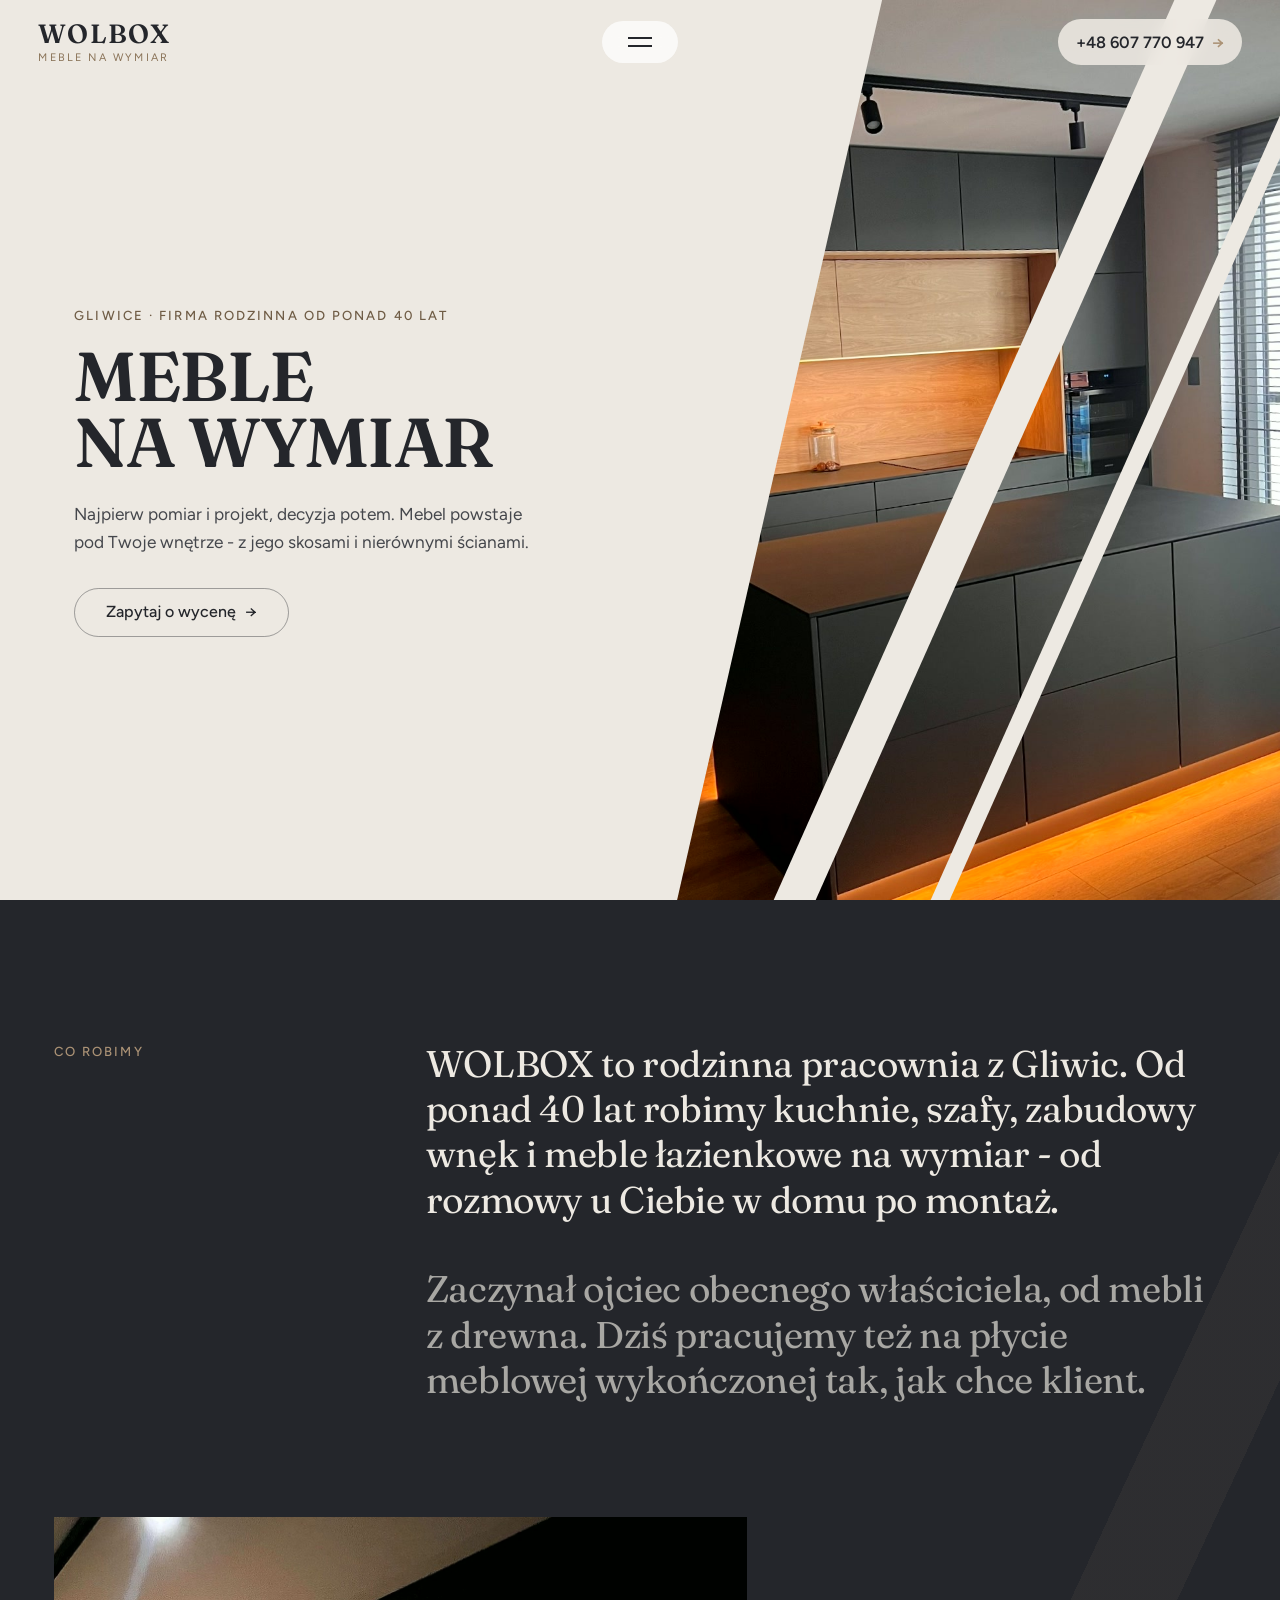
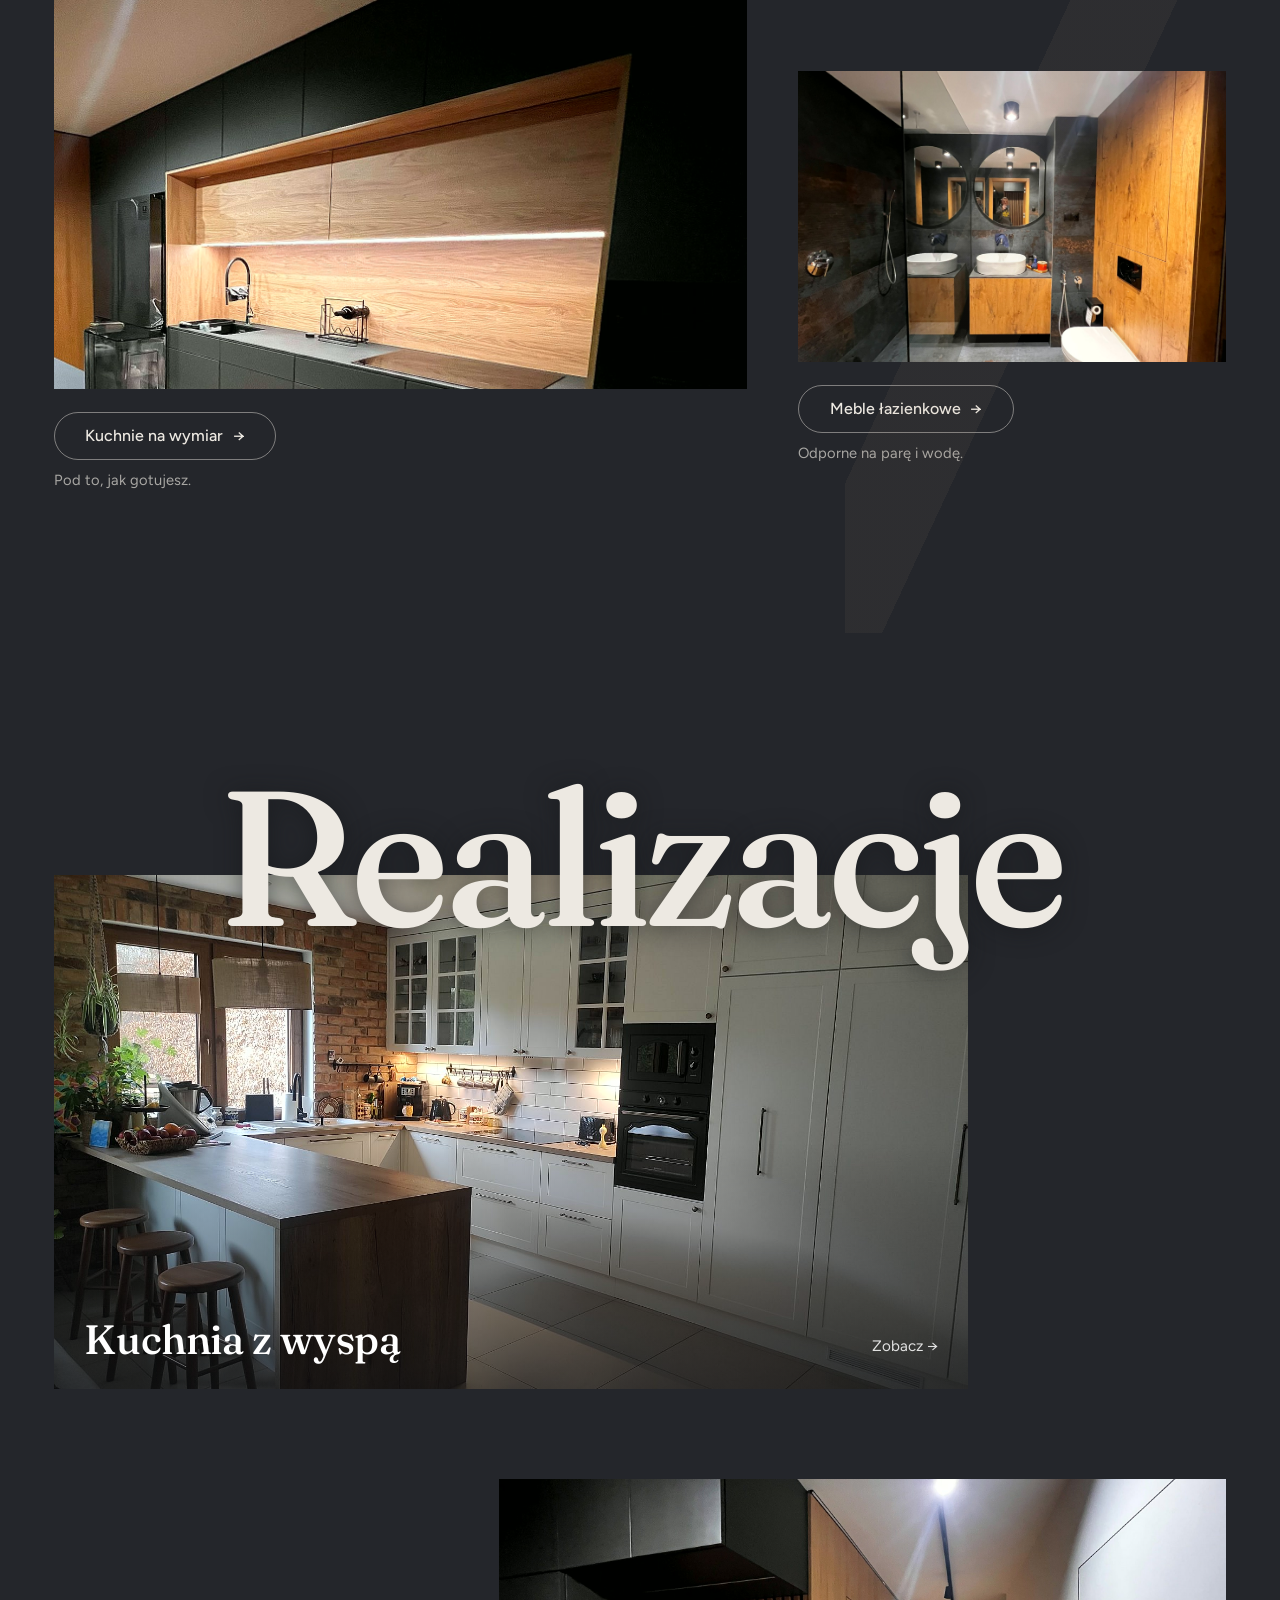
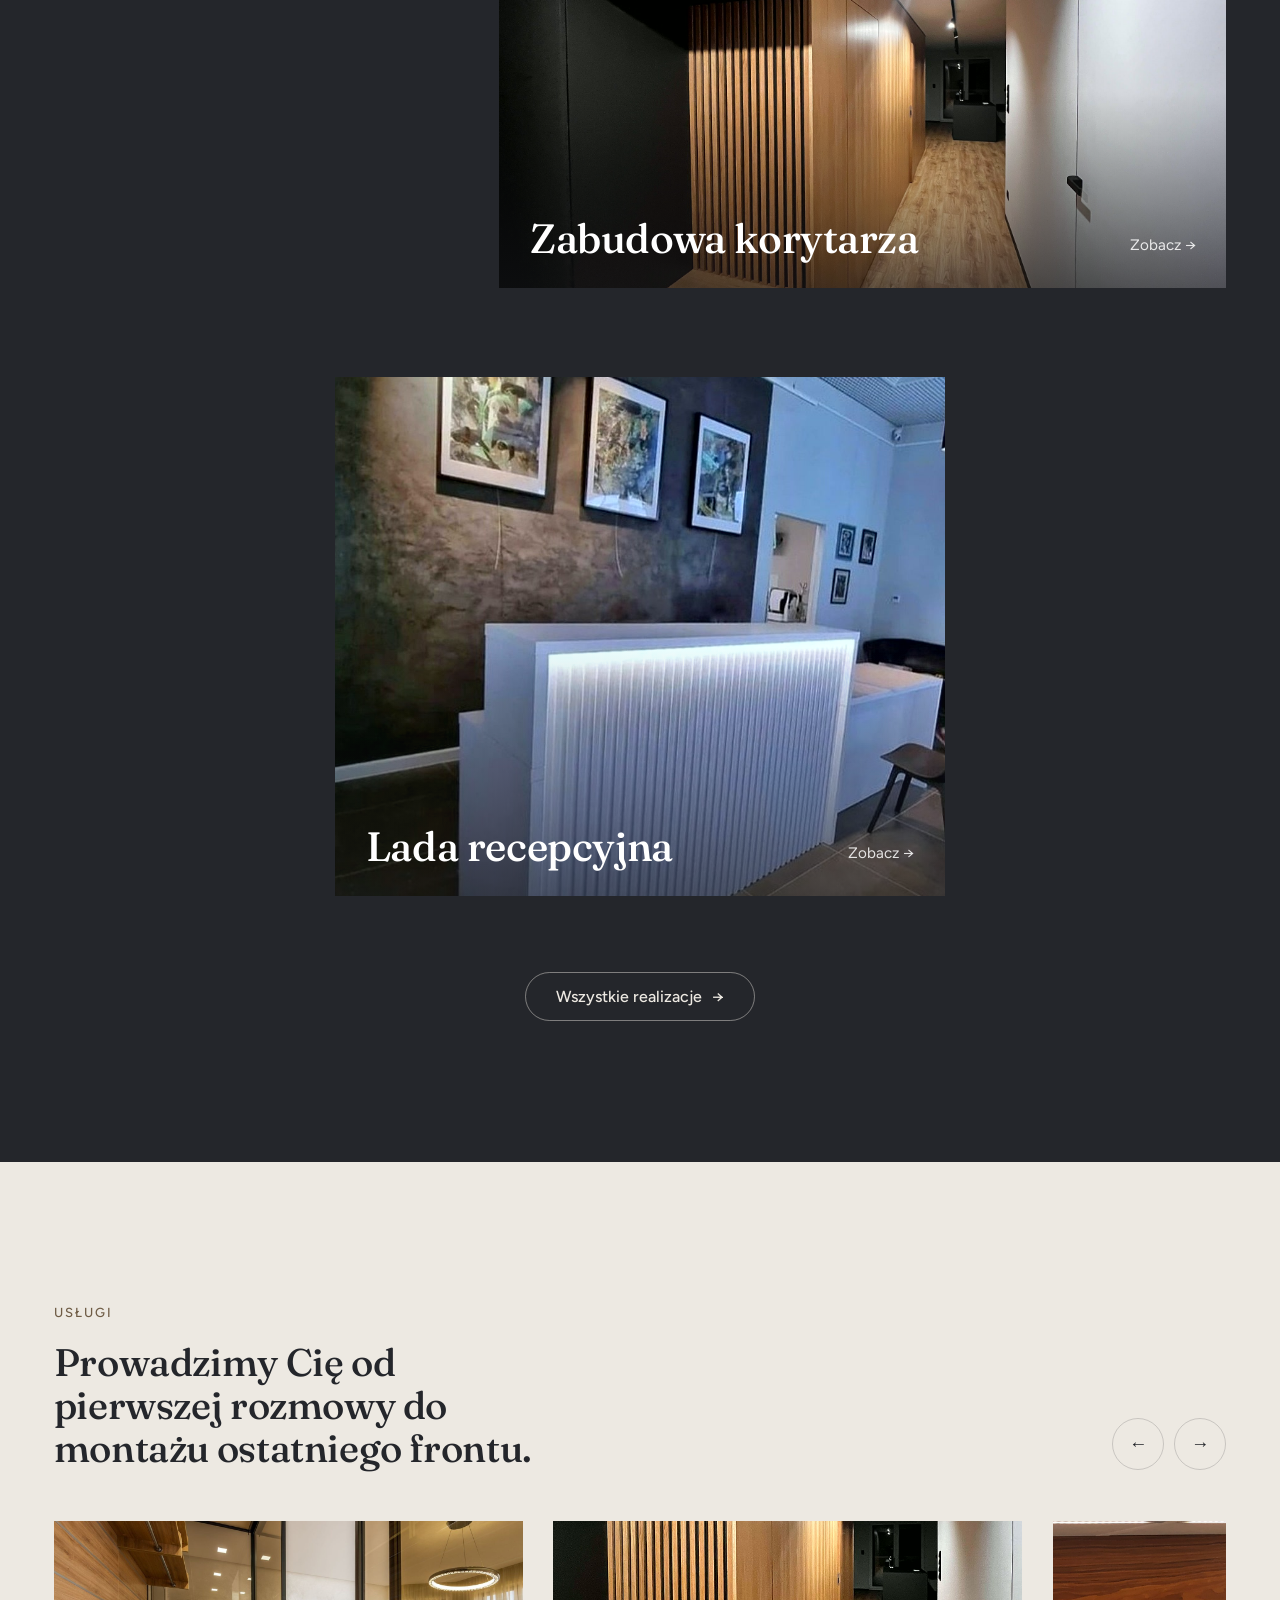
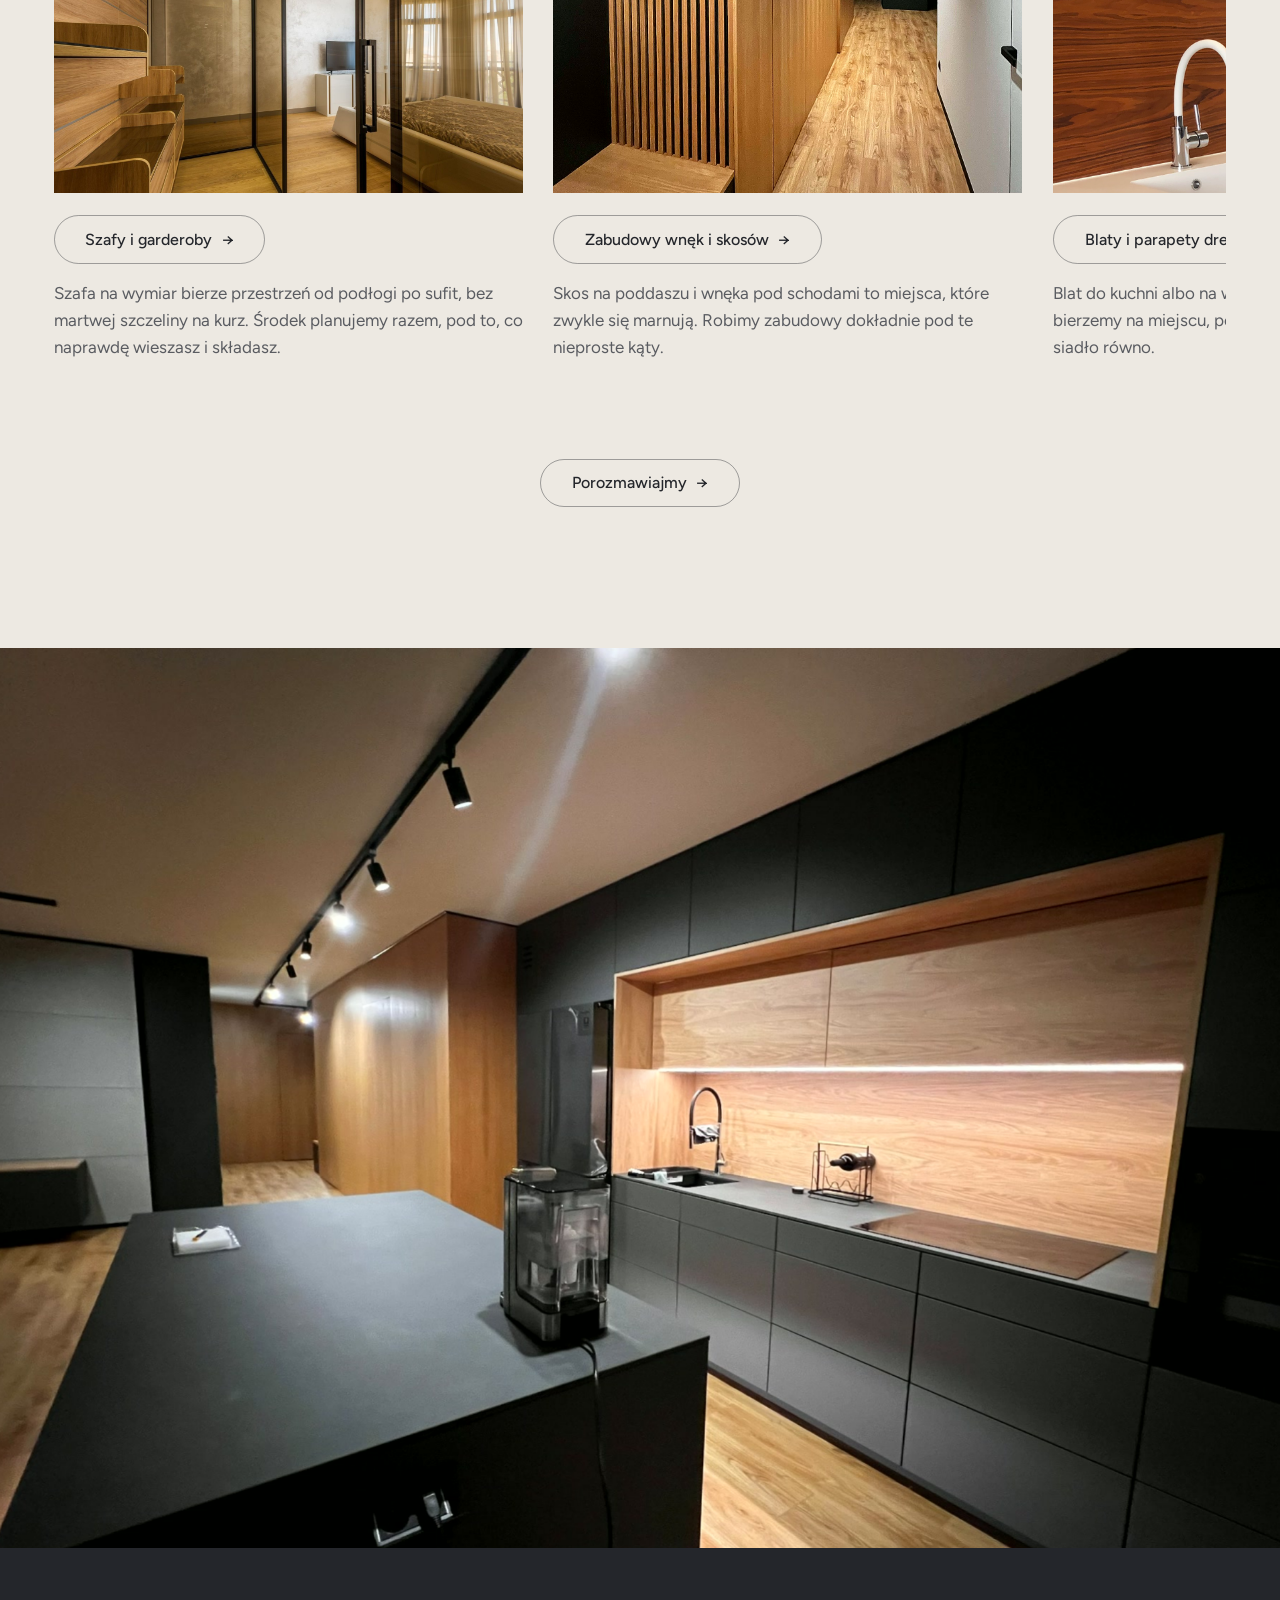
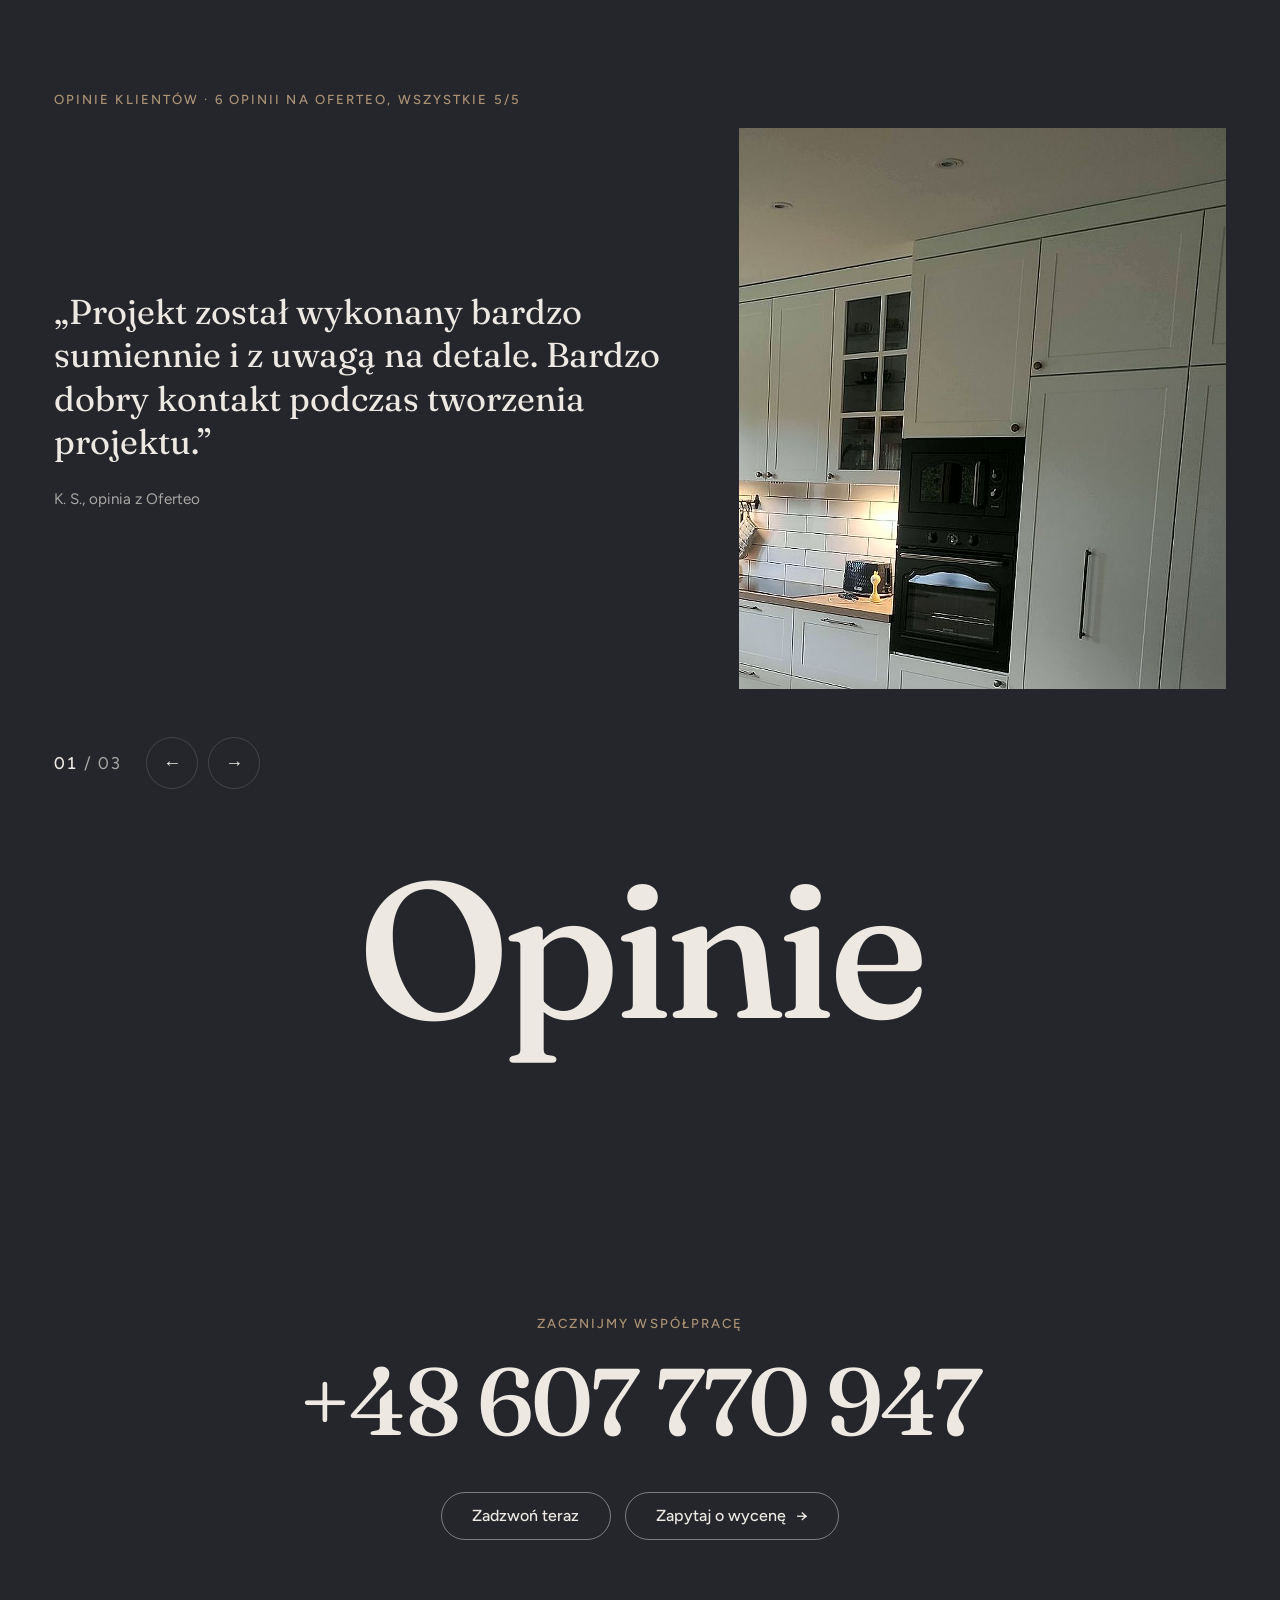
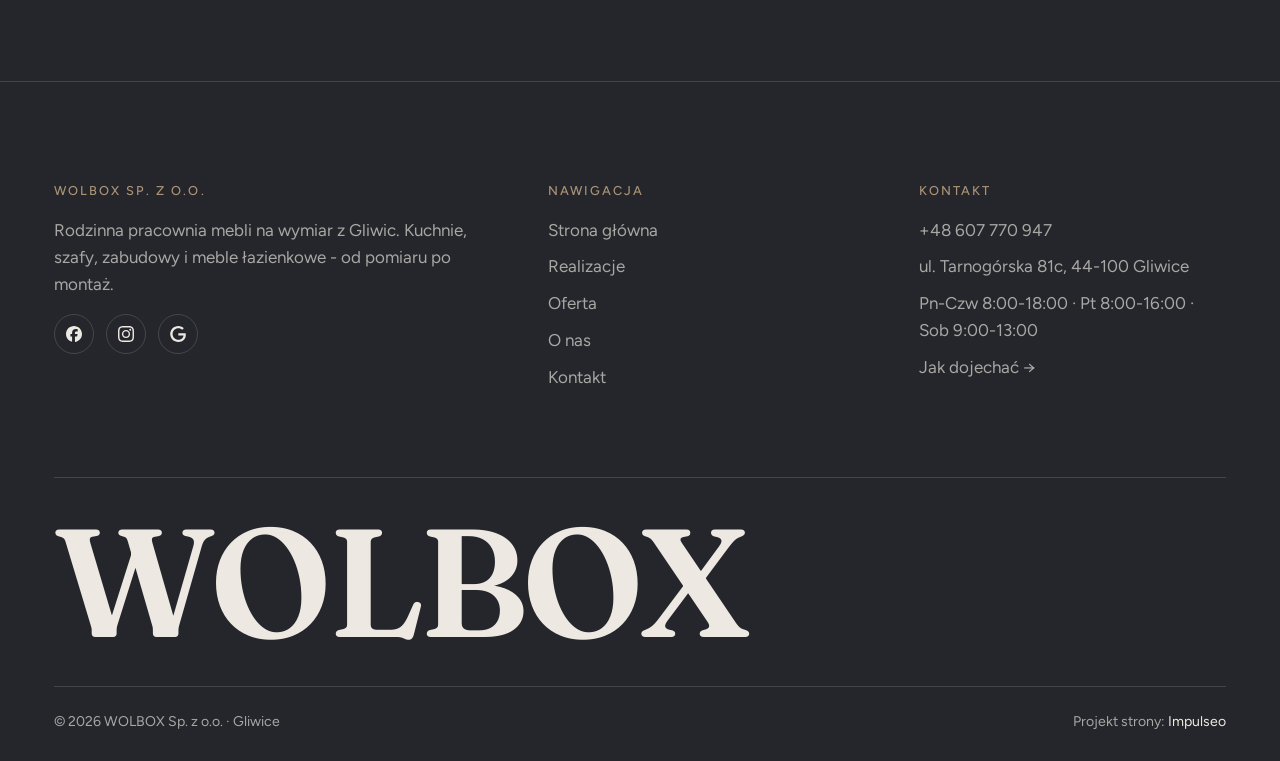
==== commit 4a2454e2: "[claude-edit][cmt:d17ecc87-c459-468e-8676-c292c3883b23] układ strony wg wzoru klindworthroofing.com " ====
--- a/index.html
+++ b/index.html
@@ -20,165 +20,217 @@
 <script type="application/ld+json">{"@context": "https://schema.org", "@type": "HomeAndConstructionBusiness", "name": "WOLBOX", "url": "https://kris20032.github.io/wolbox-sp-z-o-o/", "telephone": "+48607770947", "image": "https://kris20032.github.io/wolbox-sp-z-o-o/img/og.jpg", "areaServed": "Gliwice", "sameAs": ["https://www.facebook.com/p/Marcin-Wolski-Wolbox-100041528517087/", "https://www.instagram.com/wolbox_wolski_marcin/", "https://www.google.com/maps/place/WOLBOX+Sp.+z+o.+o./@50.3088964,18.6868577,17z"]}</script>
 <link rel="preconnect" href="https://fonts.googleapis.com">
 <link rel="preconnect" href="https://fonts.gstatic.com" crossorigin>
-<link href="https://fonts.googleapis.com/css2?family=Lora:wght@500;600;700&family=Manrope:wght@400;500;600&display=swap" rel="stylesheet">
-<link rel="stylesheet" href="assets/styles.css?v=cdface2b">
+<link href="https://fonts.googleapis.com/css2?family=Fraunces:opsz,wght@9..144,400;9..144,500;9..144,600&family=Figtree:wght@400;500;600&display=swap" rel="stylesheet">
+<meta name="theme-color" content="#ede9e2">
+<link rel="stylesheet" href="assets/styles.css?v=20261015">
 </head>
 <body>
-
-<header class="nav">
-  <div class="wrap nav-inner">
-    <a class="brand" href="index.html"><span class="name">WOLBOX</span><span class="sub">Meble na wymiar</span></a>
-    <nav class="nav-links">
-      <a href="index.html" class="active" aria-current="page">Strona główna</a>
-      <a href="realizacje.html">Realizacje</a>
-      <a href="oferta.html">Oferta</a>
-      <a href="o-nas.html">O nas</a>
-      <a href="kontakt.html">Kontakt</a>
-      <a href="kontakt.html" class="btn btn-accent">Zapytaj o wycenę</a>
+<header class="site-header">
+  <div class="wrap inner">
+    <a class="site-logo" href="index.html" aria-label="WOLBOX - strona główna"><span class="name">WOLBOX</span><span class="sub">Meble na wymiar</span></a>
+    <button class="toggle-menu" data-menu aria-label="Otwórz menu" aria-expanded="false"><span></span><span></span></button>
+    <a class="header-phone" href="tel:+48607770947"><span class="num">+48 607 770 947</span> <span class="arr" aria-hidden="true">→</span></a>
+  </div>
+</header>
+<div class="site-menu" aria-label="Menu">
+  <div class="top">
+    <a class="site-logo" href="index.html" aria-label="WOLBOX - strona główna"><span class="name">WOLBOX</span><span class="sub">Meble na wymiar</span></a>
+    <button class="toggle-menu" data-menu aria-label="Zamknij menu" aria-expanded="false"><span></span><span></span></button>
+    <a class="header-phone" href="tel:+48607770947"><span class="num">+48 607 770 947</span> <span class="arr" aria-hidden="true">→</span></a>
+  </div>
+  <div class="menu-cols">
+    <nav class="menu-main">
+          <a href="index.html" aria-current="page">Strona główna</a>
+          <a href="realizacje.html">Realizacje</a>
+          <a href="oferta.html">Oferta</a>
+          <a href="o-nas.html">O&nbsp;nas</a>
+          <a href="kontakt.html">Kontakt</a>
     </nav>
-    <button class="nav-toggle" aria-label="Menu"><span></span><span></span><span></span></button>
-  </div>
-</header>
+    <div class="menu-col">
+      <div class="menu-col-title">Co robimy</div>
+          <a href="oferta.html">Kuchnie na wymiar</a>
+          <a href="oferta.html">Szafy i&nbsp;garderoby</a>
+          <a href="oferta.html">Zabudowy wnęk i&nbsp;skosów</a>
+          <a href="oferta.html">Meble pokojowe i&nbsp;łazienkowe</a>
+          <a href="oferta.html">Blaty i&nbsp;parapety drewniane</a>
+          <a href="oferta.html">Pomiar i&nbsp;projekt</a>
+    </div>
+    <div class="menu-col">
+      <div class="menu-col-title">Kontakt</div>
+      <a href="tel:+48607770947">+48 607 770 947</a>
+      <p>ul. Tarnogórska 81c<br>44-100 Gliwice</p>
+      <p>Pn-Czw 8:00-18:00<br>Pt 8:00-16:00, Sob 9:00-13:00</p>
+    </div>
+  </div>
+  <div class="menu-bottom">
+    <a href="https://www.facebook.com/p/Marcin-Wolski-Wolbox-100041528517087/" target="_blank" rel="noopener">Facebook<small>Śledź nas</small></a>
+    <a href="https://www.instagram.com/wolbox_wolski_marcin/" target="_blank" rel="noopener">Instagram<small>Zdjęcia z&nbsp;montaży</small></a>
+    <a href="https://www.google.com/maps/place/WOLBOX+Sp.+z+o.+o./@50.3088964,18.6868577,17z" target="_blank" rel="noopener">Google<small>Jak dojechać</small></a>
+  </div>
+</div>
 
 <main>
-<section class="hero-cine">
-  <img src="img/hero.jpg" fetchpriority="high" data-rotate="img/g1.jpg|img/g2.jpg" alt="WOLBOX - Meble na wymiar w Gliwicach. Od pomiaru po montaż. " width="1918" height="1380">
-  <div class="wrap">
-    <div class="hero-copy">
-      <div class="brandmark bm-l"><span class="bm-line"><span>WOLBOX</span></span></div>
-      <h1>Meble na wymiar w Gliwicach. Od pomiaru po montaż. </h1>
-      <p class="lead">Najpierw pomiar i projekt, decyzja potem. Mebel powstaje pod Twoje wnętrze - ze skosem i krzywą ścianą włącznie.</p>
-      <div class="hero-actions">
-        <a href="realizacje.html" class="btn btn-accent">Zobacz realizacje <span class="arr">→</span></a>
-        <a href="kontakt.html" class="btn btn-ghost btn-on-dark">Zapytaj o wycenę</a>
-      </div>
-    </div>
-  </div>
-</section>
-<section class="strip n-5" style="padding-block:0">
-  <div class="wrap">
-    <div class="item reveal"><div class="k">Od 40 lat</div><div class="v"></div></div>
-    <div class="item reveal"><div class="k">Firma rodzinna</div><div class="v"></div></div>
-    <div class="item reveal"><div class="k">Gliwice i okolice</div><div class="v"></div></div>
-    <div class="item reveal"><div class="k">Od pomiaru po montaż</div><div class="v"></div></div>
-    <div class="item reveal"><div class="k">Kuchnie, szafy, łazienki</div><div class="v"></div></div>
-  </div>
-</section>
-<section class="opinie-mini" aria-label="Opinie klientów">
-  <div class="wrap">
-    <div class="om-row">
-      <div class="om-item reveal"><blockquote>„Projekt został wykonany bardzo sumiennie i z uwagą na detale.”</blockquote><span class="om-autor">K. S., opinia z Oferteo</span></div>
-      <div class="om-item reveal"><blockquote>„Bardzo profesjonalnie wykonana zabudowa kuchenna.”</blockquote><span class="om-autor">Z., opinia z Oferteo</span></div>
-      <div class="om-item reveal"><blockquote>„Kuchnia wykonana solidnie, wszystko dograne w najdrobniejszych szczegółach. Dobry i miły kontakt.”</blockquote><span class="om-autor">K. O., opinia z Oferteo</span></div>
-    </div>
-  </div>
-</section>
-<section>
-  <div class="wrap split">
-    <div class="split-art reveal"><img src="img/g10.jpg" alt="WOLBOX - realizacja" loading="lazy" width="1600" height="1068" decoding="async"></div>
-    <div class="split-copy reveal">
-      <span class="eyebrow">Kim jesteśmy</span>
-      <h2>Kto to robi</h2>
-      <p class="muted">Meble robimy od ponad 40 lat. Firmę założył ojciec obecnego właściciela - zaczynał od mebli z drewna, dziś robimy też z płyty meblowej wykończonej pod życzenie klienta. Zaczynamy od rozmowy u Ciebie w domu: gdzie co ma stać i jak chodzą drzwi obok.</p>
-      <p class="muted">Dopiero potem siadamy do projektu. Z warsztatu mebel wyjeżdża, kiedy pasuje co do milimetra - zły wymiar to nasz problem, nie Twój.</p>
-      <a href="o-nas.html" class="btn btn-ghost">Poznaj nas <span class="arr">→</span></a>
-    </div>
-  </div>
-</section>
-<section class="gateways-band">
-  <div class="wrap">
-    <div class="gateways">
-      <a href="oferta.html" class="gateway reveal"><img src="img/g11.jpg" alt="Kuchnie na wymiar" loading="lazy" width="1600" height="1066" decoding="async"><span class="g-ttl">Kuchnie na wymiar</span></a>
-      <a href="oferta.html" class="gateway reveal"><img src="img/g13.jpg" alt="Szafy i garderoby" loading="lazy" width="1976" height="1460" decoding="async"><span class="g-ttl">Szafy i garderoby</span></a>
-      <a href="oferta.html" class="gateway reveal"><img src="img/g2.jpg" alt="Zabudowy wnęk i skosów" loading="lazy" width="986" height="1016" decoding="async"><span class="g-ttl">Zabudowy wnęk i skosów</span></a>
-    </div>
-  </div>
-</section>
-<section class="stopklatka" aria-hidden="true">
-  <div class="stk-bg" style="background-image:url(img/about.jpg)"></div>
-</section>
-<section class="opinie">
-  <div class="wrap">
-    <div class="head center reveal">
-      <span class="eyebrow">Opinie</span>
-      <h2>Co mówią klienci</h2>
-    </div>
-    <p class="op-meta reveal"><a class="op-google" href="https://www.google.com/maps/place/WOLBOX+Sp.+z+o.+o./@50.3088964,18.6868577,17z" target="_blank" rel="noopener"><svg class="op-g-ico" viewBox="0 0 24 24" width="17" height="17" aria-hidden="true"><path fill="#4285F4" d="M22.56 12.25c0-.78-.07-1.53-.2-2.25H12v4.26h5.92c-.26 1.37-1.04 2.53-2.21 3.31v2.77h3.57c2.08-1.92 3.28-4.74 3.28-8.09z"/><path fill="#34A853" d="M12 23c2.97 0 5.46-.98 7.28-2.66l-3.57-2.77c-.98.66-2.23 1.06-3.71 1.06-2.86 0-5.29-1.93-6.16-4.53H2.18v2.84C3.99 20.53 7.7 23 12 23z"/><path fill="#FBBC05" d="M5.84 14.09c-.22-.66-.35-1.36-.35-2.09s.13-1.43.35-2.09V7.07H2.18C1.43 8.55 1 10.22 1 12s.43 3.45 1.18 4.93l2.85-2.22.81-.62z"/><path fill="#EA4335" d="M12 5.38c1.62 0 3.06.56 4.21 1.64l3.15-3.15C17.45 2.09 14.97 1 12 1 7.7 1 3.99 3.47 2.18 7.07l3.66 2.84c.87-2.6 3.3-4.53 6.16-4.53z"/></svg><span>Zobacz opinie w Google</span><span class="arr">→</span></a></p>
-    <div class="opinie-grid">
-      <figure class="op-card reveal"><span class="op-star"><svg class="ico-star" width="14" height="14" viewBox="0 0 24 24" style="vertical-align:-2px" aria-hidden="true"><path d="M12 2.8l2.85 5.8 6.4.93-4.63 4.5 1.1 6.37L12 17.4l-5.72 3 1.1-6.37-4.63-4.5 6.4-.93L12 2.8Z" fill="currentColor"/></svg><svg class="ico-star" width="14" height="14" viewBox="0 0 24 24" style="vertical-align:-2px" aria-hidden="true"><path d="M12 2.8l2.85 5.8 6.4.93-4.63 4.5 1.1 6.37L12 17.4l-5.72 3 1.1-6.37-4.63-4.5 6.4-.93L12 2.8Z" fill="currentColor"/></svg><svg class="ico-star" width="14" height="14" viewBox="0 0 24 24" style="vertical-align:-2px" aria-hidden="true"><path d="M12 2.8l2.85 5.8 6.4.93-4.63 4.5 1.1 6.37L12 17.4l-5.72 3 1.1-6.37-4.63-4.5 6.4-.93L12 2.8Z" fill="currentColor"/></svg><svg class="ico-star" width="14" height="14" viewBox="0 0 24 24" style="vertical-align:-2px" aria-hidden="true"><path d="M12 2.8l2.85 5.8 6.4.93-4.63 4.5 1.1 6.37L12 17.4l-5.72 3 1.1-6.37-4.63-4.5 6.4-.93L12 2.8Z" fill="currentColor"/></svg><svg class="ico-star" width="14" height="14" viewBox="0 0 24 24" style="vertical-align:-2px" aria-hidden="true"><path d="M12 2.8l2.85 5.8 6.4.93-4.63 4.5 1.1 6.37L12 17.4l-5.72 3 1.1-6.37-4.63-4.5 6.4-.93L12 2.8Z" fill="currentColor"/></svg></span><blockquote>Projekt został wykonany bardzo sumiennie i z uwagą na detale. Bardzo dobry kontakt podczas tworzenia projektu.</blockquote><span class="op-autor">K. S., opinia z Oferteo</span></figure>
-      <figure class="op-card reveal"><span class="op-star"><svg class="ico-star" width="14" height="14" viewBox="0 0 24 24" style="vertical-align:-2px" aria-hidden="true"><path d="M12 2.8l2.85 5.8 6.4.93-4.63 4.5 1.1 6.37L12 17.4l-5.72 3 1.1-6.37-4.63-4.5 6.4-.93L12 2.8Z" fill="currentColor"/></svg><svg class="ico-star" width="14" height="14" viewBox="0 0 24 24" style="vertical-align:-2px" aria-hidden="true"><path d="M12 2.8l2.85 5.8 6.4.93-4.63 4.5 1.1 6.37L12 17.4l-5.72 3 1.1-6.37-4.63-4.5 6.4-.93L12 2.8Z" fill="currentColor"/></svg><svg class="ico-star" width="14" height="14" viewBox="0 0 24 24" style="vertical-align:-2px" aria-hidden="true"><path d="M12 2.8l2.85 5.8 6.4.93-4.63 4.5 1.1 6.37L12 17.4l-5.72 3 1.1-6.37-4.63-4.5 6.4-.93L12 2.8Z" fill="currentColor"/></svg><svg class="ico-star" width="14" height="14" viewBox="0 0 24 24" style="vertical-align:-2px" aria-hidden="true"><path d="M12 2.8l2.85 5.8 6.4.93-4.63 4.5 1.1 6.37L12 17.4l-5.72 3 1.1-6.37-4.63-4.5 6.4-.93L12 2.8Z" fill="currentColor"/></svg><svg class="ico-star" width="14" height="14" viewBox="0 0 24 24" style="vertical-align:-2px" aria-hidden="true"><path d="M12 2.8l2.85 5.8 6.4.93-4.63 4.5 1.1 6.37L12 17.4l-5.72 3 1.1-6.37-4.63-4.5 6.4-.93L12 2.8Z" fill="currentColor"/></svg></span><blockquote>Bardzo profesjonalnie wykonana zabudowa kuchenna. Zależało nam, żeby ktoś rzetelny i solidny wykonał zlecenie i tak też się stało.</blockquote><span class="op-autor">Z., opinia z Oferteo</span></figure>
-      <figure class="op-card reveal"><span class="op-star"><svg class="ico-star" width="14" height="14" viewBox="0 0 24 24" style="vertical-align:-2px" aria-hidden="true"><path d="M12 2.8l2.85 5.8 6.4.93-4.63 4.5 1.1 6.37L12 17.4l-5.72 3 1.1-6.37-4.63-4.5 6.4-.93L12 2.8Z" fill="currentColor"/></svg><svg class="ico-star" width="14" height="14" viewBox="0 0 24 24" style="vertical-align:-2px" aria-hidden="true"><path d="M12 2.8l2.85 5.8 6.4.93-4.63 4.5 1.1 6.37L12 17.4l-5.72 3 1.1-6.37-4.63-4.5 6.4-.93L12 2.8Z" fill="currentColor"/></svg><svg class="ico-star" width="14" height="14" viewBox="0 0 24 24" style="vertical-align:-2px" aria-hidden="true"><path d="M12 2.8l2.85 5.8 6.4.93-4.63 4.5 1.1 6.37L12 17.4l-5.72 3 1.1-6.37-4.63-4.5 6.4-.93L12 2.8Z" fill="currentColor"/></svg><svg class="ico-star" width="14" height="14" viewBox="0 0 24 24" style="vertical-align:-2px" aria-hidden="true"><path d="M12 2.8l2.85 5.8 6.4.93-4.63 4.5 1.1 6.37L12 17.4l-5.72 3 1.1-6.37-4.63-4.5 6.4-.93L12 2.8Z" fill="currentColor"/></svg><svg class="ico-star" width="14" height="14" viewBox="0 0 24 24" style="vertical-align:-2px" aria-hidden="true"><path d="M12 2.8l2.85 5.8 6.4.93-4.63 4.5 1.1 6.37L12 17.4l-5.72 3 1.1-6.37-4.63-4.5 6.4-.93L12 2.8Z" fill="currentColor"/></svg></span><blockquote>Kuchnia wykonana solidnie, wszystko dograne w najdrobniejszych szczegółach. Dobry i miły kontakt.</blockquote><span class="op-autor">K. O., opinia z Oferteo</span></figure>
-    </div>
-  </div>
-</section>
-<section>
-  <div class="wrap">
-    <div class="head reveal">
-      <span class="eyebrow">Realizacje</span>
-      <h2>Meble, które już stoją</h2>
-      <p>Zdjęcia z naszych montaży, w domach klientów - żadnych wizualizacji z katalogu. Tak te meble wyglądają na co dzień.</p>
-    </div>
-    <div class="gallery">
-      <div class="tile t-two3 reveal"><img src="img/g5.jpg" alt="WOLBOX" loading="lazy" width="720" height="720" decoding="async"></div>
-      <div class="tile t-third reveal"><img src="img/g6.jpg" alt="WOLBOX" loading="lazy" width="1400" height="1050" decoding="async"></div>
-      <div class="tile t-third reveal"><img src="img/g7.jpg" alt="WOLBOX" loading="lazy" width="1400" height="1048" decoding="async"></div>
-      <div class="tile t-third reveal"><img src="img/g8.jpg" alt="WOLBOX" loading="lazy" width="1400" height="1050" decoding="async"></div>
-      <div class="tile t-third reveal"><img src="img/g9.jpg" alt="WOLBOX" loading="lazy" width="1400" height="1050" decoding="async"></div>
-    </div>
-    <div style="margin-top:var(--space-7)" class="reveal"><a href="realizacje.html" class="btn btn-accent">Pełna galeria <span class="arr">→</span></a></div>
-  </div>
-</section>
-<section class="cta">
-  <div class="wrap">
-    <div class="reveal">
-      <span class="eyebrow">Współpraca</span>
-      <h2>Zacznijmy od krótkiej rozmowy.</h2>
-      <p>Odezwij się z pytaniem - odpowiem konkretnie, nic za to nie płacisz.</p>
-    </div>
-    <div class="cta-actions reveal">
-      <a href="kontakt.html" class="btn btn-light">Zapytaj o wycenę <span class="arr">→</span></a>
-      <a href="tel:+48607770947" class="btn btn-ghost btn-ghost-cta">+48 607 770 947</a>
+<section class="hero-cine banner">
+    <figure class="banner-img"><div class="banner-img-inner"><img src="img/hero.jpg" fetchpriority="high" alt="WOLBOX - czarna kuchnia z wyspą na wymiar, Gliwice" width="1918" height="1380" decoding="async"></div></figure>
+    <div class="banner-copy">
+      <span class="subtitle">Gliwice · firma rodzinna od ponad 40 lat</span>
+      <h1><span class="ln"><span>Meble</span></span><span class="ln"><span>na wymiar</span></span></h1>
+        <p class="lead">Najpierw pomiar i&nbsp;projekt, decyzja potem. Mebel powstaje pod Twoje wnętrze - z&nbsp;jego skosami i&nbsp;nierównymi ścianami.</p>
+        <a href="kontakt.html" class="btn">Zapytaj o&nbsp;wycenę <span class="arr" aria-hidden="true">→</span></a>
+    </div>
+</section>
+<section class="bg-black pv-large bg-graphic">
+  <div class="wrap intro">
+    <span class="subtitle reveal">Co robimy</span>
+    <div>
+      <p class="txt-large reveal">WOLBOX to rodzinna pracownia z&nbsp;Gliwic. Od ponad 40 lat robimy kuchnie, szafy, zabudowy wnęk i&nbsp;meble łazienkowe na wymiar - od rozmowy u&nbsp;Ciebie w&nbsp;domu po montaż.</p>
+      <p class="txt-large reveal muted">Zaczynał ojciec obecnego właściciela, od mebli z&nbsp;drewna. Dziś pracujemy też na płycie meblowej wykończonej tak, jak chce klient.</p>
+    </div>
+  </div>
+  <div class="wrap img-grid" style="margin-top:clamp(70px,9vw,140px)">
+    <div class="item reveal">
+      <a href="oferta.html"><figure><img class="img-full" src="img/g6.jpg" alt="Czarna kuchnia na wymiar z podświetloną drewnianą wnęką" width="1400" height="1050" decoding="async"></figure></a>
+      <a href="oferta.html" class="btn">Kuchnie na wymiar <span class="arr" aria-hidden="true">→</span></a>
+      <p class="btn-foot">Pod to, jak gotujesz.</p>
+    </div>
+    <div class="item reveal">
+      <a href="oferta.html"><figure><img class="img-full" src="img/g3.jpg" alt="Łazienka z szafką podumywalkową w okleinie drewnianej" width="1976" height="1460" decoding="async"></figure></a>
+      <a href="oferta.html" class="btn">Meble łazienkowe <span class="arr" aria-hidden="true">→</span></a>
+      <p class="btn-foot">Odporne na parę i&nbsp;wodę.</p>
+    </div>
+  </div>
+</section>
+<section class="bg-black pv-large hide-overflow">
+  <div class="wrap">
+    <h2 class="heading-huge work-title reveal">Realizacje</h2>
+    <div class="work-items">
+      <a class="project reveal" href="realizacje.html"><img class="img-full" src="img/about.jpg" alt="Kuchnia z wyspą w bieli i orzechu" width="1707" height="1280" decoding="async"><h3>Kuchnia z&nbsp;wyspą</h3><span class="more">Zobacz <span class="arr" aria-hidden="true">→</span></span></a>
+      <a class="project reveal" href="realizacje.html"><img class="img-full" src="img/g2.jpg" alt="Zabudowa korytarza z drewnianymi lamelami" width="2048" height="1536" decoding="async"><h3>Zabudowa korytarza</h3><span class="more">Zobacz <span class="arr" aria-hidden="true">→</span></span></a>
+      <a class="project reveal" href="realizacje.html"><img class="img-full" src="img/g4.jpg" alt="Podświetlana lada recepcyjna" width="986" height="1016" decoding="async"><h3>Lada recepcyjna</h3><span class="more">Zobacz <span class="arr" aria-hidden="true">→</span></span></a>
+    </div>
+    <div class="center" style="margin-top:clamp(50px,6vw,90px)"><a href="realizacje.html" class="btn">Wszystkie realizacje <span class="arr" aria-hidden="true">→</span></a></div>
+  </div>
+</section>
+<section class="bg-beige pv-large hide-overflow" data-slider>
+  <div class="wrap">
+    <div class="section-intro reveal">
+      <div>
+        <span class="subtitle">Usługi</span>
+        <h2>Prowadzimy Cię od pierwszej rozmowy do montażu ostatniego frontu.</h2>
+      </div>
+      <div class="slider-nav"><button type="button" data-dir="-1" aria-label="Poprzednie">←</button><button type="button" data-dir="1" aria-label="Następne">→</button></div>
+    </div>
+    <div class="slider">
+      <div class="card">
+        <a href="oferta.html"><figure><img class="img-full" src="img/g13.jpg" alt="Szafy i garderoby" width="1600" height="1068" decoding="async"></figure></a>
+        <a href="oferta.html" class="btn">Szafy i&nbsp;garderoby <span class="arr" aria-hidden="true">→</span></a>
+        <p>Szafa na wymiar bierze przestrzeń od podłogi po sufit, bez martwej szczeliny na kurz. Środek planujemy razem, pod to, co naprawdę wieszasz i&nbsp;składasz.</p>
+      </div>
+      <div class="card">
+        <a href="oferta.html"><figure><img class="img-full" src="img/g9.jpg" alt="Zabudowy wnęk i skosów" width="1400" height="1050" decoding="async"></figure></a>
+        <a href="oferta.html" class="btn">Zabudowy wnęk i&nbsp;skosów <span class="arr" aria-hidden="true">→</span></a>
+        <p>Skos na poddaszu i&nbsp;wnęka pod schodami to miejsca, które zwykle się marnują. Robimy zabudowy dokładnie pod te nieproste kąty.</p>
+      </div>
+      <div class="card">
+        <a href="oferta.html"><figure><img class="img-full" src="img/g5.jpg" alt="Blaty i parapety drewniane" width="720" height="720" decoding="async"></figure></a>
+        <a href="oferta.html" class="btn">Blaty i&nbsp;parapety drewniane <span class="arr" aria-hidden="true">→</span></a>
+        <p>Blat do kuchni albo na wyspę, parapet pod okno. Wymiar bierzemy na miejscu, po wykończeniu ścian, żeby wszystko siadło równo.</p>
+      </div>
+      <div class="card">
+        <a href="oferta.html"><figure><img class="img-full" src="img/g12.jpg" alt="Pomiar i projekt" width="1314" height="948" decoding="async"></figure></a>
+        <a href="oferta.html" class="btn">Pomiar i&nbsp;projekt <span class="arr" aria-hidden="true">→</span></a>
+        <p>Projekt pokazujemy na Twoich wymiarach: rozmieszczenie i&nbsp;kolory frontów. Do warsztatu idzie dopiero wersja, którą zatwierdzisz.</p>
+      </div>
+    </div>
+    <div class="center" style="margin-top:clamp(40px,5vw,70px)"><a href="kontakt.html" class="btn">Porozmawiajmy <span class="arr" aria-hidden="true">→</span></a></div>
+  </div>
+</section>
+<section class="stopklatka full-img" data-parallax aria-hidden="true">
+  <img src="img/g1.jpg" alt="" loading="lazy" width="1984" height="1468" decoding="async">
+</section>
+<section class="bg-black pv-large hide-overflow kudos" data-slider>
+  <div class="wrap">
+    <span class="subtitle">Opinie klientów · 6 opinii na Oferteo, wszystkie 5/5</span>
+    <div class="kudos-track">
+      <div class="kudo">
+        <div>
+          <blockquote>„Projekt został wykonany bardzo sumiennie i&nbsp;z&nbsp;uwagą na detale. Bardzo dobry kontakt podczas tworzenia projektu.”</blockquote>
+          <p class="who">K. S., opinia z&nbsp;Oferteo</p>
+        </div>
+        <figure><img class="img-full" src="img/g10.jpg" alt="Biała kuchnia z ciemną zabudową piekarnika" width="1400" height="1048" decoding="async"></figure>
+      </div>
+      <div class="kudo">
+        <div>
+          <blockquote>„Bardzo profesjonalnie wykonana zabudowa kuchenna. Zależało nam, żeby ktoś rzetelny i&nbsp;solidny wykonał zlecenie i&nbsp;tak też się stało.”</blockquote>
+          <p class="who">Z., opinia z&nbsp;Oferteo</p>
+        </div>
+        <figure><img class="img-full" src="img/g7.jpg" alt="Wyspa kuchenna w okleinie drewnianej" width="1400" height="1048" decoding="async"></figure>
+      </div>
+      <div class="kudo">
+        <div>
+          <blockquote>„Kuchnia wykonana solidnie, wszystko dograne w&nbsp;najdrobniejszych szczegółach. Dobry i&nbsp;miły kontakt.”</blockquote>
+          <p class="who">K. O., opinia z&nbsp;Oferteo</p>
+        </div>
+        <figure><img class="img-full" src="img/g11.jpg" alt="Czarna zabudowa kuchenna z drewnianą wnęką" width="1400" height="1050" decoding="async"></figure>
+      </div>
+    </div>
+    <div class="kudos-foot">
+      <span class="kudos-count"><b data-cur>01</b> / 03</span>
+      <div class="slider-nav"><button type="button" data-dir="-1" aria-label="Poprzednia opinia">←</button><button type="button" data-dir="1" aria-label="Następna opinia">→</button></div>
+    </div>
+    <h2 class="heading-huge kudos-title" aria-hidden="true">Opinie</h2>
+  </div>
+</section>
+<section class="bg-black pv-large cta cta-call center">
+  <div class="wrap reveal">
+    <span class="subtitle">Zacznijmy współpracę</span>
+    <h2><a href="tel:+48607770947">+48 607 770 947</a></h2>
+    <div class="actions">
+      <a href="tel:+48607770947" class="btn">Zadzwoń teraz</a>
+      <a href="kontakt.html" class="btn">Zapytaj o&nbsp;wycenę <span class="arr" aria-hidden="true">→</span></a>
     </div>
   </div>
 </section>
 </main>
 
-<footer>
-  <div class="wrap">
-    <div class="foot-grid">
-      <div class="foot-brand">
-        <div class="name">WOLBOX</div>
-        <p>Najpierw pomiar i projekt, decyzja potem. Mebel powstaje pod Twoje wnętrze - ze skosem i krzywą ścianą włącznie.</p>
+<footer class="site-footer">
+  <div class="wrap">
+    <div class="foot-top">
+      <div class="foot-col">
+        <h4>WOLBOX Sp. z&nbsp;o.o.</h4>
+        <p>Rodzinna pracownia mebli na wymiar z&nbsp;Gliwic. Kuchnie, szafy, zabudowy i&nbsp;meble łazienkowe - od pomiaru po montaż.</p>
+        <div class="foot-soc">
+        <a class="soc" href="https://www.facebook.com/p/Marcin-Wolski-Wolbox-100041528517087/" target="_blank" rel="noopener" aria-label="Facebook - WOLBOX"><svg viewBox="0 0 24 24" aria-hidden="true" focusable="false"><path d="M9.101 23.691v-7.98H6.627v-3.667h2.474v-1.58c0-4.085 1.848-5.978 5.858-5.978.401 0 .955.042 1.468.103a8.68 8.68 0 0 1 1.141.195v3.325a8.623 8.623 0 0 0-.653-.036 26.805 26.805 0 0 0-.733-.009c-.707 0-1.259.096-1.675.309a1.686 1.686 0 0 0-.679.622c-.258.42-.374.995-.374 1.752v1.297h3.919l-.386 2.103-.287 1.564h-3.246v8.245C19.396 23.238 24 18.179 24 12.044c0-6.627-5.373-12-12-12s-12 5.373-12 12c0 5.628 3.874 10.35 9.101 11.647Z" fill="currentColor"/></svg></a>
+        <a class="soc" href="https://www.instagram.com/wolbox_wolski_marcin/" target="_blank" rel="noopener" aria-label="Instagram - WOLBOX"><svg viewBox="0 0 24 24" aria-hidden="true" focusable="false"><path d="M7.0301.084c-1.2768.0602-2.1487.264-2.911.5634-.7888.3075-1.4575.72-2.1228 1.3877-.6652.6677-1.075 1.3368-1.3802 2.127-.2954.7638-.4956 1.6365-.552 2.914-.0564 1.2775-.0689 1.6882-.0626 4.947.0062 3.2586.0206 3.6671.0825 4.9473.061 1.2765.264 2.1482.5635 2.9107.308.7889.72 1.4573 1.388 2.1228.6679.6655 1.3365 1.0743 2.1285 1.38.7632.295 1.6361.4961 2.9134.552 1.2773.056 1.6884.069 4.9462.0627 3.2578-.0062 3.668-.0207 4.9478-.0814 1.28-.0607 2.147-.2652 2.9098-.5633.7889-.3086 1.4578-.72 2.1228-1.3881.665-.6682 1.0745-1.3378 1.3795-2.1284.2957-.7632.4966-1.636.552-2.9124.056-1.2809.0692-1.6898.063-4.948-.0063-3.2583-.021-3.6668-.0817-4.9465-.0607-1.2797-.264-2.1487-.5633-2.9117-.3084-.7889-.72-1.4568-1.3876-2.1228C21.2982 1.33 20.628.9208 19.8378.6165 19.074.321 18.2017.1197 16.9244.0645 15.6471.0093 15.236-.005 11.977.0014 8.718.0076 8.31.0215 7.0301.0839m.1402 21.6932c-1.17-.0509-1.8053-.2453-2.2287-.408-.5606-.216-.96-.4771-1.3819-.895-.422-.4178-.6811-.8186-.9-1.378-.1644-.4234-.3624-1.058-.4171-2.228-.0595-1.2645-.072-1.6442-.079-4.848-.007-3.2037.0053-3.583.0607-4.848.05-1.169.2456-1.805.408-2.2282.216-.5613.4762-.96.895-1.3816.4188-.4217.8184-.6814 1.3783-.9003.423-.1651 1.0575-.3614 2.227-.4171 1.2655-.06 1.6447-.072 4.848-.079 3.2033-.007 3.5835.005 4.8495.0608 1.169.0508 1.8053.2445 2.228.408.5608.216.96.4754 1.3816.895.4217.4194.6816.8176.9005 1.3787.1653.4217.3617 1.056.4169 2.2263.0602 1.2655.0739 1.645.0796 4.848.0058 3.203-.0055 3.5834-.061 4.848-.051 1.17-.245 1.8055-.408 2.2294-.216.5604-.4763.96-.8954 1.3814-.419.4215-.8181.6811-1.3783.9-.4224.1649-1.0577.3617-2.2262.4174-1.2656.0595-1.6448.072-4.8493.079-3.2045.007-3.5825-.006-4.848-.0608M16.953 5.5864A1.44 1.44 0 1 0 18.39 4.144a1.44 1.44 0 0 0-1.437 1.4424M5.8385 12.012c.0067 3.4032 2.7706 6.1557 6.173 6.1493 3.4026-.0065 6.157-2.7701 6.1506-6.1733-.0065-3.4032-2.771-6.1565-6.174-6.1498-3.403.0067-6.156 2.771-6.1496 6.1738M8 12.0077a4 4 0 1 1 4.008 3.9921A3.9996 3.9996 0 0 1 8 12.0077" fill="currentColor"/></svg></a>
+        <a class="soc" href="https://www.google.com/maps/place/WOLBOX+Sp.+z+o.+o./@50.3088964,18.6868577,17z" target="_blank" rel="noopener" aria-label="Google - WOLBOX"><svg viewBox="0 0 24 24" aria-hidden="true" focusable="false"><path d="M12.48 10.92v3.28h7.84c-.24 1.84-.853 3.187-1.787 4.133-1.147 1.147-2.933 2.4-6.053 2.4-4.827 0-8.6-3.893-8.6-8.72s3.773-8.72 8.6-8.72c2.6 0 4.507 1.027 5.907 2.347l2.307-2.307C18.747 1.44 16.133 0 12.48 0 5.867 0 .307 5.387.307 12s5.56 12 12.173 12c3.573 0 6.267-1.173 8.373-3.36 2.16-2.16 2.84-5.213 2.84-7.667 0-.76-.053-1.467-.173-2.053H12.48z" fill="currentColor"/></svg></a>
+        </div>
       </div>
       <div class="foot-col">
         <h4>Nawigacja</h4>
         <a href="index.html">Strona główna</a>
         <a href="realizacje.html">Realizacje</a>
         <a href="oferta.html">Oferta</a>
-        <a href="o-nas.html">O nas</a>
+        <a href="o-nas.html">O&nbsp;nas</a>
         <a href="kontakt.html">Kontakt</a>
       </div>
       <div class="foot-col">
         <h4>Kontakt</h4>
         <a href="tel:+48607770947">+48 607 770 947</a>
         <p>ul. Tarnogórska 81c, 44-100 Gliwice</p>
-        <a href="https://www.google.com/maps/place/WOLBOX+Sp.+z+o.+o./@50.3088964,18.6868577,17z" target="_blank" rel="noopener">Jak dojechać →</a>
-      <div class="foot-soc">
-        <a class="soc" href="https://www.facebook.com/p/Marcin-Wolski-Wolbox-100041528517087/" target="_blank" rel="noopener" aria-label="Facebook - WOLBOX"><svg viewBox="0 0 24 24" aria-hidden="true" focusable="false"><path d="M9.101 23.691v-7.98H6.627v-3.667h2.474v-1.58c0-4.085 1.848-5.978 5.858-5.978.401 0 .955.042 1.468.103a8.68 8.68 0 0 1 1.141.195v3.325a8.623 8.623 0 0 0-.653-.036 26.805 26.805 0 0 0-.733-.009c-.707 0-1.259.096-1.675.309a1.686 1.686 0 0 0-.679.622c-.258.42-.374.995-.374 1.752v1.297h3.919l-.386 2.103-.287 1.564h-3.246v8.245C19.396 23.238 24 18.179 24 12.044c0-6.627-5.373-12-12-12s-12 5.373-12 12c0 5.628 3.874 10.35 9.101 11.647Z" fill="currentColor"/></svg></a>
-        <a class="soc" href="https://www.instagram.com/wolbox_wolski_marcin/" target="_blank" rel="noopener" aria-label="Instagram - WOLBOX"><svg viewBox="0 0 24 24" aria-hidden="true" focusable="false"><path d="M7.0301.084c-1.2768.0602-2.1487.264-2.911.5634-.7888.3075-1.4575.72-2.1228 1.3877-.6652.6677-1.075 1.3368-1.3802 2.127-.2954.7638-.4956 1.6365-.552 2.914-.0564 1.2775-.0689 1.6882-.0626 4.947.0062 3.2586.0206 3.6671.0825 4.9473.061 1.2765.264 2.1482.5635 2.9107.308.7889.72 1.4573 1.388 2.1228.6679.6655 1.3365 1.0743 2.1285 1.38.7632.295 1.6361.4961 2.9134.552 1.2773.056 1.6884.069 4.9462.0627 3.2578-.0062 3.668-.0207 4.9478-.0814 1.28-.0607 2.147-.2652 2.9098-.5633.7889-.3086 1.4578-.72 2.1228-1.3881.665-.6682 1.0745-1.3378 1.3795-2.1284.2957-.7632.4966-1.636.552-2.9124.056-1.2809.0692-1.6898.063-4.948-.0063-3.2583-.021-3.6668-.0817-4.9465-.0607-1.2797-.264-2.1487-.5633-2.9117-.3084-.7889-.72-1.4568-1.3876-2.1228C21.2982 1.33 20.628.9208 19.8378.6165 19.074.321 18.2017.1197 16.9244.0645 15.6471.0093 15.236-.005 11.977.0014 8.718.0076 8.31.0215 7.0301.0839m.1402 21.6932c-1.17-.0509-1.8053-.2453-2.2287-.408-.5606-.216-.96-.4771-1.3819-.895-.422-.4178-.6811-.8186-.9-1.378-.1644-.4234-.3624-1.058-.4171-2.228-.0595-1.2645-.072-1.6442-.079-4.848-.007-3.2037.0053-3.583.0607-4.848.05-1.169.2456-1.805.408-2.2282.216-.5613.4762-.96.895-1.3816.4188-.4217.8184-.6814 1.3783-.9003.423-.1651 1.0575-.3614 2.227-.4171 1.2655-.06 1.6447-.072 4.848-.079 3.2033-.007 3.5835.005 4.8495.0608 1.169.0508 1.8053.2445 2.228.408.5608.216.96.4754 1.3816.895.4217.4194.6816.8176.9005 1.3787.1653.4217.3617 1.056.4169 2.2263.0602 1.2655.0739 1.645.0796 4.848.0058 3.203-.0055 3.5834-.061 4.848-.051 1.17-.245 1.8055-.408 2.2294-.216.5604-.4763.96-.8954 1.3814-.419.4215-.8181.6811-1.3783.9-.4224.1649-1.0577.3617-2.2262.4174-1.2656.0595-1.6448.072-4.8493.079-3.2045.007-3.5825-.006-4.848-.0608M16.953 5.5864A1.44 1.44 0 1 0 18.39 4.144a1.44 1.44 0 0 0-1.437 1.4424M5.8385 12.012c.0067 3.4032 2.7706 6.1557 6.173 6.1493 3.4026-.0065 6.157-2.7701 6.1506-6.1733-.0065-3.4032-2.771-6.1565-6.174-6.1498-3.403.0067-6.156 2.771-6.1496 6.1738M8 12.0077a4 4 0 1 1 4.008 3.9921A3.9996 3.9996 0 0 1 8 12.0077" fill="currentColor"/></svg></a>
-        <a class="soc" href="https://www.google.com/maps/place/WOLBOX+Sp.+z+o.+o./@50.3088964,18.6868577,17z" target="_blank" rel="noopener" aria-label="Google - WOLBOX"><svg viewBox="0 0 24 24" aria-hidden="true" focusable="false"><path d="M12.48 10.92v3.28h7.84c-.24 1.84-.853 3.187-1.787 4.133-1.147 1.147-2.933 2.4-6.053 2.4-4.827 0-8.6-3.893-8.6-8.72s3.773-8.72 8.6-8.72c2.6 0 4.507 1.027 5.907 2.347l2.307-2.307C18.747 1.44 16.133 0 12.48 0 5.867 0 .307 5.387.307 12s5.56 12 12.173 12c3.573 0 6.267-1.173 8.373-3.36 2.16-2.16 2.84-5.213 2.84-7.667 0-.76-.053-1.467-.173-2.053H12.48z" fill="currentColor"/></svg></a>
-      </div>
-      </div>
-    </div>
+        <p>Pn-Czw 8:00-18:00 · Pt 8:00-16:00 · Sob 9:00-13:00</p>
+        <a href="https://www.google.com/maps/place/WOLBOX+Sp.+z+o.+o./@50.3088964,18.6868577,17z" target="_blank" rel="noopener">Jak dojechać <span class="arr" aria-hidden="true">→</span></a>
+      </div>
+    </div>
+    <div class="foot-logo" aria-hidden="true">WOLBOX</div>
     <div class="foot-bot">
-      <span>© 2026 WOLBOX</span>
+      <span>© 2026 WOLBOX Sp. z&nbsp;o.o. · Gliwice</span>
       <span>Projekt strony: <a class="foot-credit" href="https://impulseo.pl" target="_blank" rel="noopener">Impulseo</a></span>
     </div>
   </div>
 </footer>
-<div class="sticky-reserve"><a class="sr-book" href="kontakt.html">Zapytaj o wycenę</a><a class="sr-call" href="tel:+48607770947" aria-label="Zadzwoń"><svg class="ico-tel" width="16" height="16" viewBox="0 0 24 24" fill="none" aria-hidden="true"><path d="M6.6 10.8a15.5 15.5 0 0 0 6.6 6.6l2.2-2.2a1 1 0 0 1 1-.24 11.4 11.4 0 0 0 3.6.58 1 1 0 0 1 1 1V20a1 1 0 0 1-1 1A17 17 0 0 1 3 4a1 1 0 0 1 1-1h3.5a1 1 0 0 1 1 1c0 1.25.2 2.46.58 3.6a1 1 0 0 1-.25 1l-2.23 2.2Z" fill="currentColor"/></svg></a></div>
+<div class="sticky-reserve"><a class="sr-book" href="kontakt.html">Zapytaj o&nbsp;wycenę</a><a class="sr-call" href="tel:+48607770947" aria-label="Zadzwoń"><svg class="ico-tel" width="16" height="16" viewBox="0 0 24 24" fill="none" aria-hidden="true"><path d="M6.6 10.8a15.5 15.5 0 0 0 6.6 6.6l2.2-2.2a1 1 0 0 1 1-.24 11.4 11.4 0 0 0 3.6.58 1 1 0 0 1 1 1V20a1 1 0 0 1-1 1A17 17 0 0 1 3 4a1 1 0 0 1 1-1h3.5a1 1 0 0 1 1 1c0 1.25.2 2.46.58 3.6a1 1 0 0 1-.25 1l-2.23 2.2Z" fill="currentColor"/></svg></a></div>
 <div class="demo-wazne" data-do="2026-10-21" data-cykl="3" hidden><svg class="dw-ico" width="13" height="13" viewBox="0 0 24 24" fill="none" aria-hidden="true"><circle cx="12" cy="12" r="8.6" stroke="currentColor" stroke-width="1.8"/><path d="M12 7.2V12l3.3 2" stroke="currentColor" stroke-width="1.8" stroke-linecap="round"/></svg><span class="dw-txt"></span></div>
 
-<script src="assets/main.js"></script>
+<script src="assets/main.js?v=20261015"></script>
 </body>
 </html>
--- a/assets/styles.css
+++ b/assets/styles.css
@@ -1,1676 +1,308 @@
-/* ============================================================
-   STOLBASZ — premium, architektoniczny B2B fit-out
-   Jasna paleta, zero brązu. System wg premium-web-craft.
-   Projekt strony: Impulseo (impulseo.pl)
-   ============================================================ */
-
+/* WOLBOX - układ wg wzoru klindworthroofing.com (Szymon, 15.10.2026):
+   jasny beżowy baner z maską zdjęcia, ciemne sekcje, wielkie szeryfowe nagłówki,
+   przyciski-pigułki, menu pełnoekranowe pod przyciskiem w środku paska. */
 :root{
-  /* PALETA — jasna, architektoniczna, chłodna */
-  --paper:#F3F1EC;          /* główne tło */
-  --paper-2:#E6E3DB;        /* sekcje alternatywne (chłodny jasny szary) */
-  --paper-3:#E6E3DB;        /* delikatne wypełnienia */
-  --ink:#23211E;            /* tekst główny — chłodny grafit */
-  --ink-soft:#43403A;       /* nagłówki drugorzędne */
-  --muted:#87837A;          /* tekst poboczny */
-  --line:rgba(35,33,30,.12);/* hairline */
-  --accent:#8A6B3C;         /* stonowany petrol-slate — jedyny akcent */
-  --accent-d:#6E5430;
-  --accent-soft:rgba(138,107,60,.10);
-  --dark:#23211E;           /* sekcje ciemne (stopka/CTA) */
-
-  /* HOVER ZDJĘĆ — JEDEN standard dla całego silnika (decyzja K. 04.08.2026, artefakt z wariantami).
-     AKTUALNE (K.+Szymon 09.08.2026, wybór z artefaktu 6 wariantów): zoom 1.05 przy 1.4s -
-     przy tak długim czasie mocniejszy kadr NIE skacze, tylko „oddycha". Poprzedni standard
-     (1.02 / .55s z 04.08) odbierany jako dynamiczny i szybki.
-     Spoczynek lekko przygaszony, ale TYLKO tam, gdzie jest mysz (@media hover:hover) —
-     na telefonie zdjęcia zostają w pełnej jasności. */
-  --img-zoom:1.05;                   /* K.+Szymon 09.08: wariant F z artefaktu porównawczego */
-  --img-rest:brightness(.95) saturate(.99);
-  --img-hot:brightness(1.06) saturate(1.05);
-  --img-dur:1.4s;                    /* K.+Szymon 09.08 (wariant F): powoli = elegancko */
-  --img-ease:cubic-bezier(.16,.84,.44,1);  /* miękki ogon, efekt „oddychania" */
-
-  /* ODSTĘPY — skala 4/8 */
-  --space-1:4px; --space-2:8px; --space-3:12px; --space-4:16px; --space-5:24px;
-  --space-6:32px; --space-7:48px; --space-8:64px; --space-9:96px; --space-10:128px;
-
-  /* TYPOGRAFIA — fluid clamp() (skala podbita 16.07.2026: większe, czytelniejsze litery — uwaga Adama) */
-  --text-sm:clamp(.9rem,.87rem + .12vw,1rem);
-  --text-base:clamp(1.08rem,1.04rem + .18vw,1.2rem);
-  --text-lg:clamp(1.24rem,1.15rem + .34vw,1.44rem);
-  --text-h3:clamp(1.34rem,1.22rem + .55vw,1.66rem);
-  --text-h2:clamp(2.1rem,1.66rem + 2.1vw,3.1rem);
-  --text-h1:clamp(2.9rem,2.1rem + 4vw,5.1rem);
-
-  /* PROMIENIE — architektoniczne, raczej ostre */
-  --r-sm:3px; --r-md:6px; --r-lg:10px;
-
-  /* RUCH */
-  --ease:cubic-bezier(.25,.46,.45,.94); --dur:.24s;
-
-  /* CIENIE — miękkie, warstwowe */
-  --sh-sm:0 1px 2px rgba(16,24,32,.04), 0 2px 8px rgba(16,24,32,.05);
-  --sh-md:0 2px 6px rgba(16,24,32,.05), 0 12px 28px -8px rgba(16,24,32,.12);
-  --sh-lg:0 6px 14px rgba(16,24,32,.07), 0 26px 56px -18px rgba(16,24,32,.22);
-
-  --hairline:1px solid var(--line);
-
-  --font-display:'Lora',serif;
-  --font-body:'Manrope',sans-serif;
+  --black:#24262b;
+  --black-2:#2d3036;
+  --beige:#ede9e2;
+  --beige-2:#e2ddd4;
+  --bronze:#ac9376;
+  --bronze-d:#8a7358;
+  --ink:#24262b;
+  --on-dark:#ede9e2;
+  --on-dark-soft:rgba(237,233,226,.66);
+  --ink-soft:#5a5c61;
+  --line-dark:rgba(237,233,226,.16);
+  --line-light:rgba(36,38,43,.18);
+  --serif:"Fraunces",Georgia,"Times New Roman",serif;
+  --sans:"Figtree","Helvetica Neue",Arial,sans-serif;
+  --pad:clamp(20px,4.2vw,60px);
+  --max:1320px;
+  --ease:cubic-bezier(.2,.7,.2,1);
+  --nav-h:84px;
 }
-
-*{box-sizing:border-box;margin:0;padding:0}
-html{scroll-behavior:smooth}
-body{
-  font-family:var(--font-body);
-  font-size:var(--text-base);
-  line-height:1.65;
-  color:var(--ink);
-  background:var(--paper);
-  -webkit-font-smoothing:antialiased;
-  text-rendering:optimizeLegibility;
+*,*::before,*::after{box-sizing:border-box}
+html{-webkit-text-size-adjust:100%}
+body{margin:0;background:var(--black);color:var(--on-dark);font-family:var(--sans);font-size:17px;line-height:1.6;-webkit-font-smoothing:antialiased;overflow-x:hidden}
+img{display:block;max-width:100%;height:auto}
+a{color:inherit;text-decoration:none}
+p{margin:0 0 1em}
+h1,h2,h3,h4{text-wrap:balance;margin:0;font-family:var(--serif);font-weight:600;line-height:1.02;letter-spacing:-.01em;font-variation-settings:"opsz" 28}
+.wrap{width:100%;max-width:var(--max);margin:0 auto;padding:0 var(--pad)}
+.wrap-m{max-width:980px}
+.img-full{width:100%;height:100%;object-fit:cover}
+
+/* ---------- typografia pomocnicza ---------- */
+.subtitle{display:block;font-family:var(--sans);font-size:.82rem;letter-spacing:.16em;text-transform:uppercase;color:var(--bronze);font-weight:500;margin-bottom:1.1rem}
+.heading-huge{font-size:clamp(4.2rem,15vw,15rem);line-height:.86;letter-spacing:-.035em;font-weight:500}
+.txt-large{font-family:var(--serif);font-weight:400;font-size:clamp(1.5rem,2.9vw,2.55rem);line-height:1.22;letter-spacing:-.01em;font-variation-settings:"opsz" 24}
+.muted{color:var(--on-dark-soft)}
+.bg-beige .muted{color:var(--ink-soft)}
+.center{text-align:center}
+
+/* ---------- przyciski: pigułka z cienką ramką ---------- */
+.btn{display:inline-flex;align-items:center;gap:.6em;padding:.95em 1.9em;border-radius:999px;border:1px solid currentColor;font-family:var(--sans);font-size:1rem;font-weight:500;line-height:1;cursor:pointer;background:transparent;transition:background .35s var(--ease),color .35s var(--ease),border-color .35s var(--ease)}
+.btn .arr{transition:transform .35s var(--ease)}
+.btn:hover .arr{transform:translateX(4px)}
+.bg-beige .btn,.banner .btn{color:var(--ink);border-color:rgba(36,38,43,.4)}
+.bg-beige .btn:hover,.banner .btn:hover{background:var(--ink);color:var(--beige);border-color:var(--ink)}
+.bg-black .btn{color:var(--on-dark);border-color:rgba(237,233,226,.45)}
+.bg-black .btn:hover{background:var(--beige);color:var(--ink);border-color:var(--beige)}
+.btn-solid{background:var(--bronze)!important;border-color:var(--bronze)!important;color:#fff!important}
+.btn-solid:hover{background:var(--bronze-d)!important;border-color:var(--bronze-d)!important}
+.btn-link{display:inline-flex;align-items:center;gap:.5em;font-weight:500;font-size:1rem}
+.btn-link .arr{color:var(--bronze);transition:transform .35s var(--ease)}
+.btn-link:hover .arr{transform:translateX(4px)}
+.btn-foot{margin:.55rem 0 0;font-size:.92rem;color:var(--on-dark-soft)}
+
+/* ---------- sekcje ---------- */
+.bg-black{background:var(--black);color:var(--on-dark)}
+.bg-beige{background:var(--beige);color:var(--ink)}
+.pv-large{padding:clamp(80px,11vw,170px) 0}
+.pv-medium{padding:clamp(60px,8vw,120px) 0}
+.bg-graphic{position:relative;overflow:hidden}
+.bg-graphic::before{content:"";position:absolute;right:-12vw;top:-10%;width:46vw;height:120%;background:linear-gradient(115deg,transparent 0 46%,rgba(172,147,118,.07) 46% 54%,transparent 54% 100%);pointer-events:none}
+.hide-overflow{overflow:hidden}
+
+/* ---------- pasek nawigacji ---------- */
+.site-header{position:fixed;top:0;left:0;right:0;z-index:100;height:var(--nav-h);transition:background .4s var(--ease),box-shadow .4s var(--ease),height .4s var(--ease)}
+.site-header .inner{height:100%;display:grid;grid-template-columns:1fr auto 1fr;align-items:center;max-width:none;padding:0 clamp(20px,3vw,40px)}
+.site-logo{justify-self:start;display:flex;flex-direction:column;line-height:1;color:var(--ink)}
+.site-logo .name{font-family:var(--serif);font-weight:600;font-size:1.65rem;letter-spacing:.04em}
+.site-logo .sub{font-size:.68rem;letter-spacing:.2em;text-transform:uppercase;color:var(--bronze-d);margin-top:.35rem}
+.toggle-menu{justify-self:center;width:76px;height:42px;border-radius:999px;background:rgba(255,255,255,.72);border:0;cursor:pointer;display:flex;flex-direction:column;align-items:center;justify-content:center;gap:6px;backdrop-filter:blur(8px);-webkit-backdrop-filter:blur(8px);transition:background .3s}
+.toggle-menu:hover{background:#fff}
+.toggle-menu span{display:block;width:24px;height:1.6px;background:var(--ink);transition:transform .4s var(--ease)}
+.header-phone{justify-self:end;display:inline-flex;align-items:center;gap:.5em;font-weight:600;font-size:1.02rem;color:var(--ink);background:rgba(237,233,226,.88);padding:.6em 1.1em;border-radius:999px;backdrop-filter:blur(8px);-webkit-backdrop-filter:blur(8px)}
+.site-menu .header-phone{background:transparent}
+.header-phone .arr{color:var(--bronze);transition:transform .35s var(--ease)}
+.header-phone:hover .arr{transform:translateX(4px)}
+.site-header.is-stuck{height:68px;background:rgba(237,233,226,.92);backdrop-filter:blur(12px);-webkit-backdrop-filter:blur(12px);box-shadow:0 1px 0 rgba(36,38,43,.08)}
+
+/* menu pełnoekranowe */
+.site-menu{position:fixed;inset:0;z-index:120;background:var(--black);color:var(--on-dark);display:flex;flex-direction:column;padding:0 clamp(20px,3vw,40px) clamp(28px,4vw,48px);clip-path:inset(0 0 100% 0);visibility:hidden;transition:clip-path .7s var(--ease),visibility 0s .7s;overflow-y:auto}
+.menu-open .site-menu{clip-path:inset(0 0 0 0);visibility:visible;transition:clip-path .7s var(--ease),visibility 0s}
+.menu-open{overflow:hidden}
+.site-menu .top{height:var(--nav-h);display:grid;grid-template-columns:1fr auto 1fr;align-items:center;flex:none}
+.site-menu .site-logo{color:var(--on-dark)}
+.site-menu .site-logo .sub{color:var(--bronze)}
+.site-menu .toggle-menu{background:rgba(237,233,226,.1)}
+.site-menu .toggle-menu span{background:var(--on-dark)}
+.site-menu .toggle-menu span:first-child{transform:translateY(3.8px) rotate(45deg)}
+.site-menu .toggle-menu span:last-child{transform:translateY(-3.8px) rotate(-45deg)}
+.site-menu .header-phone{color:var(--on-dark)}
+.menu-cols{flex:1;display:grid;grid-template-columns:1.6fr 1fr 1fr;gap:clamp(24px,4vw,64px);align-content:center;padding:clamp(24px,5vh,60px) clamp(0px,3vw,40px)}
+.menu-main a{display:block;font-family:var(--serif);font-variation-settings:"opsz" 28;font-size:clamp(2.6rem,6vw,5.4rem);line-height:1.08;letter-spacing:-.02em;font-weight:500;color:var(--on-dark);transition:color .3s,transform .4s var(--ease)}
+.menu-main a:hover,.menu-main a[aria-current]{color:var(--bronze)}
+.menu-main a:hover{transform:translateX(10px)}
+.menu-col-title{font-size:.8rem;letter-spacing:.16em;text-transform:uppercase;color:var(--bronze);margin-bottom:1.2rem}
+.menu-col a,.menu-col p{display:block;color:var(--on-dark-soft);margin:0 0 .65rem;font-size:1.05rem;transition:color .3s}
+.menu-col a:hover{color:var(--on-dark)}
+.menu-bottom{display:flex;flex-wrap:wrap;gap:12px 40px;padding:24px clamp(0px,3vw,40px) 0;border-top:1px solid var(--line-dark);flex:none}
+.menu-bottom a{font-weight:500}
+.menu-bottom a small{display:block;font-weight:400;color:var(--on-dark-soft);font-size:.82rem}
+
+/* ---------- baner (hero i nagłówki podstron) ---------- */
+.banner{background:var(--beige);color:var(--ink);position:relative;overflow:hidden}
+.banner{display:grid;grid-template-columns:1fr 1fr;align-items:center;min-height:100vh;min-height:100svh;padding:0 0 0 clamp(20px,5.8vw,84px)}
+.pagehead.banner{min-height:78vh;min-height:78svh}
+.banner-copy{grid-column:1;grid-row:1;max-width:600px;padding:calc(var(--nav-h) + 30px) 24px clamp(40px,8vh,90px) 0}
+.banner h1{font-size:clamp(2.6rem,5.4vw,6rem);text-transform:uppercase;line-height:.95;letter-spacing:-.02em;margin-bottom:1.6rem;font-weight:600}
+.banner .lead{font-size:1.08rem;color:#45474c;max-width:470px;margin-bottom:2rem}
+.banner .subtitle,.bg-beige .subtitle{color:#6f5c45}
+.banner-img{grid-column:2;grid-row:1;margin:0;align-self:stretch;position:relative;min-height:520px}
+.banner-img-inner{position:absolute;inset:0;overflow:hidden;clip-path:polygon(34% 0,100% 0,100% 100%,0 100%)}
+.banner-img img{width:100%;height:100%;object-fit:cover}
+/* ukośne pasy w kolorze tła, wpisane w zdjęcie (motyw wzoru) */
+.banner-img-inner::before,.banner-img-inner::after{content:"";position:absolute;z-index:2;top:-10%;height:130%;width:7%;background:var(--beige);transform:skewX(-24deg);pointer-events:none}
+.banner-img-inner::before{left:46%}
+.banner-img-inner::after{left:72%;width:3.2%}
+.pagehead .banner-img-inner::after{display:none}
+
+/* ---------- intro „Co robimy" ---------- */
+.intro{display:grid;grid-template-columns:1fr 2.6fr;gap:clamp(24px,5vw,80px)}
+.intro .txt-large{margin:0}
+.intro .txt-large+.txt-large{margin-top:1.2em}
+
+/* ---------- dwa duże zdjęcia z przyciskami ---------- */
+.img-grid{display:grid;grid-template-columns:1.62fr 1fr;gap:clamp(20px,4vw,64px);align-items:start}
+.img-grid .item:nth-child(2){margin-top:clamp(60px,12vw,200px)}
+.img-grid figure{margin:0 0 1.4rem;overflow:hidden;aspect-ratio:1.47}
+.img-grid figure img{transition:transform 1.2s var(--ease)}
+.img-grid a:hover figure img{transform:scale(1.045)}
+
+/* ---------- realizacje (wielki napis + duże kadry) ---------- */
+.work-title{position:relative;z-index:2;text-shadow:0 2px 24px rgba(20,21,24,.55);text-align:center;margin-bottom:clamp(-70px,-5vw,-30px);pointer-events:none;color:var(--on-dark)}
+.work-items{display:flex;flex-direction:column;gap:clamp(40px,7vw,110px)}
+.project{position:relative;display:block;overflow:hidden;aspect-ratio:16/9;width:min(78%,1100px)}
+.project:nth-child(2){align-self:flex-end;width:min(62%,880px)}
+.project:nth-child(3){align-self:center;width:min(52%,760px);aspect-ratio:4/3.4}
+.project img{transition:transform 1.4s var(--ease),filter .6s}
+.project::after{content:"";position:absolute;inset:0;background:linear-gradient(to top,rgba(20,21,24,.62),transparent 48%);pointer-events:none}
+.project:hover img{transform:scale(1.05)}
+.project h3{position:absolute;left:clamp(18px,2.4vw,34px);bottom:clamp(16px,2.2vw,30px);z-index:2;color:#fff;font-size:clamp(1.6rem,3.2vw,3rem);font-weight:500}
+.project .more{position:absolute;right:clamp(18px,2.4vw,34px);bottom:clamp(20px,2.4vw,34px);z-index:2;color:#fff;font-size:.95rem;opacity:.85}
+
+/* ---------- usługi: przewijany pas kart ---------- */
+.section-intro{display:flex;justify-content:space-between;align-items:flex-end;gap:30px;margin-bottom:clamp(32px,4vw,56px)}
+.section-intro h2{font-size:clamp(1.7rem,3vw,2.6rem);max-width:640px;font-weight:500;line-height:1.12}
+.slider-nav{display:flex;gap:10px;flex:none}
+.slider-nav button{width:52px;height:52px;border-radius:50%;border:1px solid var(--line-light);background:transparent;color:var(--ink);font-size:1.15rem;cursor:pointer;transition:background .3s,color .3s}
+.bg-black .slider-nav button{border-color:var(--line-dark);color:var(--on-dark)}
+.slider-nav button:hover{background:var(--ink);color:var(--beige)}
+.bg-black .slider-nav button:hover{background:var(--beige);color:var(--ink)}
+.slider{display:flex;gap:clamp(18px,2.4vw,36px);overflow-x:auto;scroll-snap-type:x mandatory;scrollbar-width:none;padding-bottom:6px}
+.slider::-webkit-scrollbar{display:none}
+.slider .card{scroll-snap-align:start;flex:0 0 40%;min-width:0;transition:background-color .35s var(--ease),border-color .35s var(--ease)}
+.slider .card{border-bottom:1px solid transparent;padding-bottom:.6rem}
+.slider .card:hover{border-color:var(--line-light);background-color:rgba(36,38,43,.025)}
+.slider .card:hover .btn{background:var(--ink);color:var(--beige);border-color:var(--ink)}
+.slider .card figure{margin:0 0 1.4rem;aspect-ratio:659/382;overflow:hidden}
+.slider .card figure img{transition:transform 1.2s var(--ease)}
+.slider .card .btn{margin-bottom:1rem}
+.slider .card p{color:var(--ink-soft);max-width:520px}
+
+/* ---------- zdjęcie na cały ekran ---------- */
+/* okno na nieruchome zdjęcie: clip-path na sekcji + tło fixed wewnątrz (działa też na iPhonie) */
+.stopklatka{position:relative;height:100vh;height:100svh;max-height:980px;clip-path:inset(0 0 0 0);background:var(--black)}
+.stopklatka img{position:absolute;left:0;top:-8%;width:100%;height:116%;object-fit:cover;will-change:transform}
+
+/* ---------- opinie („Kudos") ---------- */
+.kudos{position:relative}
+.kudos-track{display:flex;overflow-x:auto;scroll-snap-type:x mandatory;scrollbar-width:none;position:relative;z-index:2}
+.kudos-track::-webkit-scrollbar{display:none}
+.kudo{scroll-snap-align:start;flex:0 0 100%;min-width:0;display:grid;grid-template-columns:1.25fr 1fr;gap:clamp(30px,6vw,110px);align-items:center}
+.kudo blockquote{margin:0;font-family:var(--serif);font-variation-settings:"opsz" 24;font-size:clamp(1.5rem,2.7vw,2.4rem);line-height:1.25;font-weight:400}
+.kudo .who{margin-top:1.5rem;color:var(--on-dark-soft);font-size:.95rem}
+.kudo figure{margin:0;aspect-ratio:659/760;overflow:hidden;max-height:620px}
+.kudos-foot{display:flex;align-items:center;gap:24px;margin-top:clamp(28px,4vw,48px);position:relative;z-index:2}
+.kudos-count{font-variant-numeric:tabular-nums;color:var(--on-dark-soft);letter-spacing:.08em}
+.kudos-count b{color:var(--on-dark);font-weight:500}
+.kudos-title{margin-top:clamp(40px,6vw,90px);text-align:center;color:var(--on-dark);white-space:nowrap}
+.op-src{display:inline-flex;align-items:center;gap:.5em;margin-top:2rem;font-size:.95rem;color:var(--on-dark-soft)}
+.op-src:hover{color:var(--on-dark)}
+.op-src .arr{color:var(--bronze)}
+
+/* ---------- CTA telefon ---------- */
+.cta-call h2{font-size:clamp(2.6rem,7.4vw,7rem);font-weight:500;letter-spacing:-.025em;margin:.2em 0 .45em}
+.cta-call h2 a:hover{color:var(--bronze)}
+.cta-call .actions{display:flex;gap:14px;justify-content:center;flex-wrap:wrap}
+
+/* ---------- oferta: wiersze zdjęcie + tekst ---------- */
+.svc-row{display:grid;grid-template-columns:1.2fr 1fr;gap:clamp(30px,6vw,100px);align-items:center;padding:clamp(36px,5vw,70px) 0;border-top:1px solid var(--line-dark)}
+.svc-row:first-child{border-top:0;padding-top:0}
+.svc-row.rev .svc-art{order:2}
+.svc-art{overflow:hidden;aspect-ratio:1.45}
+.svc-art img{transition:transform 1.2s var(--ease)}
+.svc-row:hover .svc-art img{transform:scale(1.04)}
+.svc-row .num{font-family:var(--serif);color:var(--bronze);font-size:1.1rem;display:block;margin-bottom:1rem}
+.svc-row h3{font-size:clamp(2rem,3.6vw,3.2rem);font-weight:500;margin-bottom:1.1rem}
+.svc-row p{color:var(--on-dark-soft)}
+.steps{display:grid;grid-template-columns:repeat(3,1fr);gap:clamp(20px,3vw,48px)}
+.step{border-top:1px solid var(--line-light);padding-top:1.6rem}
+.step .num{font-family:var(--serif);color:var(--bronze-d);font-size:2.6rem;line-height:1;display:block;margin-bottom:1.1rem}
+.step h3{font-size:1.55rem;font-weight:500;margin-bottom:.7rem}
+.step p{color:var(--ink-soft)}
+
+/* ---------- realizacje: siatka ---------- */
+.work-grid{columns:2;column-gap:clamp(18px,2.6vw,40px)}
+.work-grid figure{margin:0 0 clamp(18px,2.6vw,40px);break-inside:avoid;overflow:hidden}
+.work-grid img{width:100%;height:auto;transition:transform 1.2s var(--ease)}
+.work-grid figure:hover img{transform:scale(1.035)}
+
+/* ---------- o nas ---------- */
+.split{display:grid;grid-template-columns:1fr 1fr;gap:clamp(30px,6vw,100px);align-items:center}
+.split.rev .split-art{order:2}
+.split-art{overflow:hidden;aspect-ratio:4/4.4}
+.split h2{font-size:clamp(2.2rem,4.4vw,4rem);font-weight:500;margin-bottom:1.4rem}
+.bg-beige .split p{color:var(--ink-soft)}
+.facts{display:grid;grid-template-columns:repeat(3,1fr);gap:clamp(20px,3vw,48px);margin-top:clamp(50px,7vw,100px)}
+.fact{border-top:1px solid var(--line-dark);padding-top:1.4rem}
+.fact b{display:block;font-family:var(--serif);font-weight:500;font-size:clamp(2.4rem,4.4vw,4rem);line-height:1;color:var(--on-dark);margin-bottom:.6rem}
+.fact span{color:var(--on-dark-soft)}
+
+/* ---------- kontakt ---------- */
+.contact-grid{display:grid;grid-template-columns:1.2fr 1fr;gap:clamp(30px,6vw,100px)}
+.contact-big a{display:block;font-family:var(--serif);font-size:clamp(2.2rem,5vw,4.6rem);line-height:1.06;font-weight:500;letter-spacing:-.02em;transition:color .3s}
+.contact-big a:hover{color:var(--bronze)}
+.contact-list dt{font-size:.8rem;letter-spacing:.16em;text-transform:uppercase;color:var(--bronze);margin-bottom:.5rem}
+.contact-list dd{margin:0 0 2rem;color:var(--on-dark);font-size:1.12rem}
+.contact-list dd span{display:block;color:var(--on-dark-soft)}
+.map{display:block;width:100%;height:clamp(340px,46vw,520px);border:0;filter:grayscale(1) contrast(1.05)}
+
+/* ---------- stopka ---------- */
+.site-footer{background:var(--black);color:var(--on-dark);border-top:1px solid var(--line-dark);padding:clamp(60px,8vw,110px) 0 28px}
+.foot-top{display:grid;grid-template-columns:1.4fr 1fr 1fr;gap:clamp(30px,5vw,80px);padding-bottom:clamp(40px,6vw,80px)}
+.foot-col h4{font-family:var(--sans);font-size:.8rem;letter-spacing:.16em;text-transform:uppercase;color:var(--bronze);font-weight:500;margin-bottom:1.2rem}
+.foot-col a,.foot-col p{display:block;color:var(--on-dark-soft);margin:0 0 .6rem;transition:color .3s}
+.foot-col a:hover{color:var(--on-dark)}
+.foot-logo{font-family:var(--serif);font-variation-settings:"opsz" 28;font-size:clamp(4rem,12vw,11rem);line-height:.85;letter-spacing:-.03em;font-weight:600;color:var(--on-dark);padding:clamp(20px,3vw,40px) 0;border-top:1px solid var(--line-dark);border-bottom:1px solid var(--line-dark)}
+.foot-soc{display:flex;gap:12px;margin-top:1rem}
+.foot-soc a{width:40px;height:40px;border-radius:50%;border:1px solid var(--line-dark);display:flex;align-items:center;justify-content:center;margin:0;color:var(--on-dark)}
+.foot-soc a:hover{background:var(--beige);color:var(--ink)}
+.foot-soc svg{width:16px;height:16px}
+.foot-bot{display:flex;justify-content:space-between;flex-wrap:wrap;gap:10px;padding-top:24px;font-size:.88rem;color:var(--on-dark-soft)}
+.foot-bot a{color:var(--on-dark)}
+
+/* ---------- animacje wejścia ---------- */
+.reveal{opacity:0;transform:translateY(34px);transition:opacity 1s var(--ease),transform 1.1s var(--ease)}
+.reveal.in{opacity:1;transform:none}
+.reveal-img{clip-path:inset(12% 0 0 0);transition:clip-path 1.3s var(--ease)}
+.reveal-img.in{clip-path:inset(0 0 0 0)}
+.banner h1 .ln{display:block;overflow:hidden;padding-bottom:.06em;margin-bottom:-.06em}
+.banner h1 .ln>span{display:block;transform:translateY(105%);transition:transform 1.1s var(--ease)}
+.banner.is-in h1 .ln>span{transform:none}
+.banner.is-in h1 .ln:nth-child(2)>span{transition-delay:.12s}
+@media (prefers-reduced-motion:reduce){
+  .reveal,.reveal-img,.banner h1 .ln>span{opacity:1!important;transform:none!important;clip-path:none!important;transition:none!important}
 }
-img{max-width:100%;height:auto;display:block}  /* height:auto = width/height z atrybutów trzyma proporcje (TOP#12) */
-a{color:inherit;text-decoration:none}
-
-.wrap{width:min(92%,1180px);margin-inline:auto}
-section{padding-block:clamp(52px,6.5vw,96px)}
-
-h1,h2,h3{font-family:var(--font-display);font-weight:700;line-height:1.08;letter-spacing:-.02em;color:var(--ink)}
-h1{font-size:var(--text-h1);letter-spacing:-.035em}
-h2{font-size:var(--text-h2);letter-spacing:-.025em}
-h3{font-size:var(--text-h3)}
-/* MIARA — długość wiersza. WCAG 2.2 SC 1.4.8: max 80 znaków; Butterick: 45–90.
-   68ch daje realnie 72–78 znaków polskiego tekstu, czyli z zapasem pod granicą.
-   Wcześniej limit miał TYLKO <p> — <li>, <blockquote> i <dd> nie miały żadnego,
-   i to jedyny powód, dla którego 23 bloki na dwóch oddanych stronach jadą po
-   83–106 znaków w wierszu (pomiar 07.08.2026, bramka `miara`).
-   ⚠️ Listy i definicje ograniczamy TYLKO bez klasy: `ul`/`ol` z klasą to u nas
-   układ (siatki kafli, menu), a nie tekst ciągły — tam miarę wyznacza układ. */
-/* 60ch, nie 68ch (K. 10.08): po zmianie fontów na węższe kroje (DM Sans i spółka)
-   w 68ch mieściło się ~90 znaków - bramka pikselowa słusznie zgłaszała przekroczenie
-   granicy 80. Pomiar na żywej przeglądarce: 60ch = 90 znaków, 53ch = ~78 znaków, czyli normę WCAG 1.4.8. */
-:root{ --miara:53ch }
-p{max-width:min(100%,var(--miara))}
-blockquote,
-ul:not([class])>li, ol:not([class])>li,
-dl:not([class])>dd{max-width:min(100%,var(--miara))}
-
-/* ⚠️ Świadomie BEZ wyjątku `.tile p,.card p,.svc p{max-width:none}`, choć nasuwa się sam:
-   te akapity BYŁY już ograniczone (stare `p{max-width:65ch}`), więc „wyjątek" nie odblokowałby
-   niczego nowego — tylko ROZLUŹNIŁ stan sprzed zmiany na wszystkich demach naraz.
-   `figcaption` żadna z reguł wyżej nie dotyczy, więc też nie potrzebuje zwolnienia. */
-
-/* ŁAMANIE. `balance` wyrównuje długości wierszy w nagłówku, `pretty` pilnuje ostatniego
-   wiersza akapitu, żeby nie został w nim jeden wyraz. Obsługiwane od Chrome 117 /
-   Safari 17.5; starsze przeglądarki po prostu ignorują tę własność.
-   `text-wrap:pretty` nie występowało dotąd ANI RAZ w silniku ani w repo klientów. */
-h1,h2,h3,.lead,.lede{text-wrap:balance}
-p,li,blockquote,dd{text-wrap:pretty}
-
-.eyebrow{
-  font-family:var(--font-body);
-  font-size:var(--text-sm);
-  font-weight:600;
-  letter-spacing:.18em;
-  text-transform:uppercase;
-  color:var(--accent);
-  display:inline-flex;align-items:center;gap:var(--space-3);
-}
-/* flex:none + margin-top = kreska trzyma się PIERWSZEJ linii. Wcześniej align-items:center
-   centrowało ją względem całego bloku i przy zawinięciu (długi kicker typu
-   „…WNĘTRZ · LESZNO · OD 2019") druga linia lądowała z brzydkim wcięciem. */
-.eyebrow{align-items:flex-start}
-.eyebrow>*,.eyebrow{text-wrap:balance}   /* dlugi kicker lamal sie na sierote typu samo „2019" w drugiej linii */
-.eyebrow::before{content:"";width:28px;height:1px;background:var(--accent);display:inline-block;flex:none;margin-top:.62em}
-
-.muted{color:var(--muted)}
-.lead{font-size:var(--text-lg);line-height:1.55;color:var(--ink-soft);max-width:50ch}
-
-/* ---------- BUTTONS ---------- */
-.btn{
-  display:inline-flex;align-items:center;gap:var(--space-2);
-  font-weight:600;font-size:var(--text-sm);letter-spacing:.02em;
-  padding:var(--space-4) var(--space-6);
-  border-radius:var(--r-sm);
-  transition:transform var(--dur) var(--ease),box-shadow var(--dur) var(--ease),background var(--dur) var(--ease);
-  cursor:pointer;border:1px solid transparent;
-}
-.btn-accent{background:var(--accent);color:#fff;box-shadow:var(--sh-sm)}
-.btn-accent:hover{background:var(--accent-d);transform:translateY(-2px);box-shadow:var(--sh-md)}
-.btn-accent:active{transform:translateY(0);box-shadow:var(--sh-sm)}
-.btn-ghost{background:transparent;color:var(--ink);border-color:var(--line)}
-.btn-ghost:hover{border-color:var(--accent);color:var(--accent);transform:translateY(-2px)}
-.btn-light{background:#fff;color:var(--ink);box-shadow:var(--sh-sm)}
-.btn-light:hover{transform:translateY(-2px);box-shadow:var(--sh-md)}
-.btn .arr{transition:transform var(--dur) var(--ease)}
-.btn:hover .arr{transform:translateX(4px)}
-
-/* ---------- NAV ---------- */
-.nav{
-  position:sticky;top:0;z-index:50;
-  background:color-mix(in srgb,var(--paper) 88%,transparent);
-  backdrop-filter:saturate(140%) blur(10px);
-  border-bottom:var(--hairline);
-}
-.nav-inner{display:flex;align-items:center;justify-content:space-between;gap:var(--space-5);height:72px}
-/* ANTY-NACHODZENIE (K. 05.08.2026): długa nazwa firmy + przycisk z pełnym numerem nie mieściły się w pasku
-   i flex ściskał linki PONIŻEJ ich treści - "Kontakt" wchodził na ramkę "Zadzwoń +48 ...". Teraz ustępuje
-   nazwa marki (skrót wielokropkiem), a menu i przycisk nigdy się nie kurczą ani nie zachodzą na siebie. */
-.brand{display:flex;flex-direction:column;line-height:1;min-width:0;flex:0 1 auto}
-.brand .name{font-family:var(--font-display);font-weight:800;font-size:1.35rem;letter-spacing:.04em;white-space:nowrap;overflow:hidden;text-overflow:ellipsis}
-.brand .sub{font-size:.62rem;letter-spacing:.34em;text-transform:uppercase;color:var(--muted);margin-top:5px;white-space:nowrap;overflow:hidden;text-overflow:ellipsis}
-.nav-links{display:flex;align-items:center;gap:var(--space-6);flex:0 0 auto}
-.nav-links a{font-size:var(--text-sm);font-weight:500;color:var(--ink-soft);position:relative;padding-block:4px;white-space:nowrap;transition:color var(--dur) var(--ease)}
-.nav-links a::after{content:"";position:absolute;left:0;bottom:0;width:0;height:1.5px;background:var(--accent);transition:width var(--dur) var(--ease)}
-.nav-links a:hover,.nav-links a.active{color:var(--ink)}
-.nav-links a:hover::after,.nav-links a.active::after{width:100%}
-.nav-links .btn{padding:var(--space-2) var(--space-5)}
-/* przyciski w nav: właściwy kolor (przebij .nav-links a) + bez podkreślenia */
-.nav-links a.btn-accent{color:#fff}
-.nav-links a.btn-ghost,.nav-links a.btn-light{color:var(--ink)}
-/* CTA w pasku: NIE podkreślenie spod linków menu, ale ten sam przelatujący błysk,
-   co na wszystkich innych przyciskach (zgłoszenie K. 13.08.2026 - „na hero jest efekt
-   światła przechodzącego przez przycisk, na navbarze go nie ma, a mają być identyczne").
-   Reguła `.nav-links a::after` jest silniejsza od `.btn::after`, więc trzeba jej
-   geometrię wyzerować i wpisać połysk z nazwy - samo `display:none` gasiło efekt. */
-.nav-links a.btn::after{
-  display:block;content:"";position:absolute;inset:0;z-index:-1;pointer-events:none;
-  width:auto;height:auto;border-radius:inherit;   /* kasuje geometrię podkreślenia (width:0;height:1.5px) */
-  background:linear-gradient(100deg,transparent 32%,rgba(255,255,255,.20) 50%,transparent 68%);
-  translate:-120% 0}
-@media (prefers-reduced-motion:no-preference){
-  .nav-links a.btn:hover::after{translate:120% 0;transition:translate .75s var(--mt-ease,cubic-bezier(.16,.84,.44,1))}
-}
-.nav-toggle{display:none;background:none;border:none;cursor:pointer;flex-direction:column;gap:5px;padding:8px}
-.nav-toggle span{width:24px;height:2px;background:var(--ink);transition:var(--dur)}
-/* Ciasny zakres MIĘDZY menu mobilnym a pełnym pulpitem: zbijamy odstępy i nazwę marki,
-   żeby wszystko zmieściło się naturalnie, zanim w ogóle dojdzie do skracania wielokropkiem. */
-@media(max-width:1280px) and (min-width:921px){
-  .nav-links{gap:var(--space-4)}
-  .nav-links .btn{padding:var(--space-2) var(--space-4)}
-  .brand .name{font-size:1.15rem}
-}
-
-/* ---------- HERO (split) ---------- */
-.hero{position:relative;overflow:hidden;border-bottom:var(--hairline)}
-.hero-grid{display:grid;grid-template-columns:1.05fr .95fr;gap:clamp(24px,4vw,60px);align-items:center;
-  padding-block:clamp(36px,4.5vw,64px)}
-.hero-copy .eyebrow{margin-bottom:var(--space-5)}
-.hero-copy h1{margin-bottom:var(--space-5)}
-.hero-copy .lead{margin-bottom:var(--space-7)}
-.hero-actions{display:flex;flex-wrap:wrap;gap:var(--space-4)}
-.hero-art{position:relative;aspect-ratio:4/3;border-radius:var(--r-lg);overflow:hidden;box-shadow:var(--sh-lg)}
-.hero-art img{width:100%;height:100%;object-fit:cover}
-.hero-art::after{content:"";position:absolute;inset:0;background:linear-gradient(180deg,transparent 55%,rgba(18,24,28,.28))}
-.hero-badge{position:absolute;left:var(--space-5);bottom:var(--space-5);z-index:2;
-  background:rgba(252,252,251,.94);backdrop-filter:blur(4px);
-  border-radius:var(--r-md);padding:var(--space-4) var(--space-5);box-shadow:var(--sh-md);max-width:78%}
-.hero-badge strong{display:block;font-family:var(--font-display);font-size:1rem;letter-spacing:-.01em}
-.hero-badge span{font-size:var(--text-sm);color:var(--muted)}
-
-/* ---------- HERO duży / kinowy (strona główna) ---------- */
-.hero-cine{position:relative;min-height:clamp(560px,82vh,840px);min-height:clamp(560px,82svh,840px);display:flex;align-items:center;overflow:hidden;border-bottom:var(--hairline)}
-.hero-cine>img{position:absolute;inset:0;width:100%;height:100%;object-fit:cover;z-index:0}
-.hero-cine::after{content:"";position:absolute;inset:0;z-index:1;
-  background:linear-gradient(95deg,rgba(13,18,23,.86) 0%,rgba(13,18,23,.64) 32%,rgba(13,18,23,.24) 62%,rgba(13,18,23,.04) 100%)}
-.hero-cine .wrap{position:relative;z-index:2;padding-block:var(--space-8)}
-.hero-cine .hero-copy{max-width:660px}
-.hero-cine .eyebrow{color:#fff;margin-bottom:var(--space-5)}
-.hero-cine .eyebrow::before{background:#fff}
-.hero-cine h1{color:#fff;margin-bottom:var(--space-5);font-size:clamp(2.9rem,2rem + 4.4vw,5.2rem);text-wrap:balance}
-.hero-cine .lead{color:rgba(255,255,255,.92);max-width:48ch;margin-bottom:var(--space-7)}
-.hero-cine .hero-actions{display:flex;flex-wrap:wrap;gap:var(--space-4)}
-/* NISKIE OKNO (laptop z dokiem i paskami przeglądarki ma ~700-780 px wysokości widoku):
-   H1 do 5.2rem + długi lead nie mieściły się i przyciski wypadały POD krawędź ekranu -
-   klient widział stronę bez ani jednego CTA. Skalujemy w dół, zamiast przycinać treść. */
-@media(min-width:821px) and (max-height:820px){
-  .hero-cine{min-height:clamp(520px,94svh,780px)}
-  .hero-cine .wrap{padding-block:var(--space-6)}
-  .hero-cine h1{font-size:clamp(2.2rem,1.5rem + 2.6vw,3.6rem);margin-bottom:var(--space-4)}
-  .hero-cine .eyebrow{margin-bottom:var(--space-4)}
-  .hero-cine .lead{margin-bottom:var(--space-5);max-width:44ch}
-}
-@media(max-width:680px){
-  .hero-cine{min-height:clamp(520px,76vh,640px);min-height:clamp(520px,76svh,640px);align-items:flex-end}
-  .hero-cine::after{background:linear-gradient(0deg,rgba(13,18,23,.9) 6%,rgba(13,18,23,.45) 55%,rgba(13,18,23,.25) 100%)}
-  .hero-cine .wrap{padding-bottom:var(--space-9)}
-  /* TELEFON (~90% oglądających): lead potrafił zająć 8 linii i zepchnąć CTA poza pierwszy ekran.
-     Zwężamy interlinię i skalę - treści nie ucinamy, bo to ona sprzedaje. */
-  .hero-cine .lead{font-size:.98rem;line-height:1.5;margin-bottom:var(--space-5)}
-  .hero-cine .eyebrow{font-size:.72rem;letter-spacing:.13em;margin-bottom:var(--space-4)}
-  .hero-cine .eyebrow::before{width:20px}
-  .hero-cine h1{margin-bottom:var(--space-4)}
-}
-
-/* full-bleed hero variant (podstrony) */
-.pagehead{position:relative;min-height:46vh;min-height:46svh;display:flex;align-items:flex-end;overflow:hidden;border-bottom:var(--hairline)}
-.pagehead img{position:absolute;inset:0;width:100%;height:100%;object-fit:cover}
-/* 10.08.2026 (decyzja K.): mocniejsze przyciemnienie + cień pod tekstem. Bramka mierzyła na
-   nagłówkach podstron 3,38-3,43:1 przy wymaganych 4,5 — jasne zdjęcie (hala, śnieg, niebo)
-   podchodziło pod biały tekst. Zdjęcia klientów są różne, więc kontrast musi dawać WARSTWA,
-   a nie szczęśliwy dobór kadru. */
-.pagehead::after{content:"";position:absolute;inset:0;background:linear-gradient(180deg,rgba(18,24,28,.40),rgba(18,24,28,.76))}
-.pagehead .wrap{position:relative;z-index:2;padding-block:var(--space-9);color:#fff}
-.pagehead h1{color:#fff;max-width:18ch;text-shadow:0 2px 16px rgba(0,0,0,.55)}
-.pagehead .eyebrow{color:#fff}
-.pagehead .eyebrow::before{background:#fff}
-.pagehead p{color:rgba(255,255,255,.92);margin-top:var(--space-4);max-width:54ch;text-shadow:0 1px 12px rgba(0,0,0,.5)}
-
-/* ---------- STRIP (pasek skrótów / liczby) ---------- */
-.strip{background:var(--dark);color:#fff}
-/* PASEK HASEŁ — standard 04.08.2026 (decyzja K.): 5 haseł w JEDNYM rzędzie, tekst WYŚRODKOWANY,
-   węższe marginesy boczne niż reszta strony (pasek ma iść szerzej), równe wysokości kolumn. */
-.strip .wrap{width:min(96%,1440px);display:grid;grid-template-columns:repeat(5,1fr);
-  gap:var(--space-5);padding-block:var(--space-7);align-items:stretch}
-.strip .item .k{font-family:var(--font-display);font-size:clamp(1.05rem,.82rem + .85vw,1.55rem);
-  font-weight:800;letter-spacing:-.02em;color:#fff;line-height:1.18;text-wrap:balance}
-.strip .item .v{font-size:var(--text-sm);color:rgba(255,255,255,.66);margin-top:var(--space-2);line-height:1.4}
-.strip .item{border-left:2px solid var(--accent);padding-inline:var(--space-4);
-  text-align:center;display:flex;flex-direction:column;justify-content:center}
-/* liczba kolumn = liczba haseł, żeby ostatnie nie zostawało samo w drugim rzędzie.
-   Klasę n-N nadaje multipage.py; domyślnie (bez klasy) pasek jest 5-kolumnowy. */
-.strip.n-2 .wrap{grid-template-columns:repeat(2,1fr)}
-.strip.n-3 .wrap{grid-template-columns:repeat(3,1fr)}
-.strip.n-4 .wrap{grid-template-columns:repeat(4,1fr);gap:var(--space-6)}
-.strip.n-4 .item .k{font-size:clamp(1.3rem,1rem + 1.1vw,2rem)}
-.strip.n-6 .wrap{grid-template-columns:repeat(6,1fr);gap:var(--space-4)}
-.strip.n-6 .item .k{font-size:clamp(.98rem,.8rem + .7vw,1.35rem)}
-/* równe łamanie: zamiast "długa linia + jedno słowo" obie linie zbliżonej długości */
-.strip .item .k{text-wrap:balance}
-
-/* ---------- SECTION HEAD ---------- */
-.head{max-width:48rem;margin-bottom:var(--space-8)}
-.head.center{margin-inline:auto;text-align:center}
-.head .eyebrow{margin-bottom:var(--space-4)}
-.head h2{margin-bottom:var(--space-4)}
-.head p{color:var(--muted);font-size:var(--text-lg);line-height:1.55}
-.head.center p{margin-inline:auto}
-
-/* ---------- INTRO SPLIT ---------- */
-.split{display:grid;grid-template-columns:.92fr 1.08fr;gap:clamp(28px,5vw,80px);align-items:center}
-.split.rev{grid-template-columns:1.08fr .92fr}
-.split.rev .split-art{order:-1}
-.split-art{position:relative;aspect-ratio:5/4;border-radius:var(--r-lg);overflow:hidden;box-shadow:var(--sh-lg)}
-.split-art img{width:100%;height:100%;object-fit:cover}
-.split-copy h2{margin-bottom:var(--space-5)}
-.split-copy p+p{margin-top:var(--space-4)}
-.split-copy .btn{margin-top:var(--space-6)}
-
-/* ---------- SERVICES (zakres) ---------- */
-.svc-grid{display:grid;grid-template-columns:repeat(auto-fit,minmax(280px,1fr));gap:var(--space-5)}
-.svc{background:#fff;border:var(--hairline);border-radius:var(--r-md);padding:var(--space-7) var(--space-6);
-  transition:transform var(--dur) var(--ease),box-shadow var(--dur) var(--ease),border-color var(--dur) var(--ease);
-  position:relative;overflow:hidden}
-.svc::before{content:"";position:absolute;left:0;top:0;width:3px;height:0;background:var(--accent);transition:height var(--dur) var(--ease)}
-.svc:hover{transform:translateY(-4px);box-shadow:var(--sh-md);border-color:transparent}
-.svc:hover::before{height:100%}
-.svc .ic{font-family:var(--font-display);font-size:.8rem;font-weight:700;letter-spacing:.12em;color:var(--accent);margin-bottom:var(--space-4)}
-.svc h3{margin-bottom:var(--space-3);font-size:1.22rem}
-.svc p{color:var(--muted);font-size:var(--text-base);line-height:1.6}
-
-/* big detailed service rows */
-.svc-row{display:grid;grid-template-columns:.8fr 1.2fr;gap:clamp(20px,4vw,60px);align-items:center;padding-block:var(--space-8)}
-.svc-row+.svc-row{border-top:var(--hairline)}
-.svc-row.rev{grid-template-columns:1.2fr .8fr}
-/* Naprzemienny układ wierszy oferty: co drugi wiersz ma zdjęcie po PRAWEJ.
-   Było `order:-1` — martwy kod, bo zdjęcie i tak jest pierwszym dzieckiem w HTML,
-   więc wszystkie wiersze wyglądały identycznie (zdjęcie zawsze z lewej), a `rev`
-   zmieniało tylko szerokość kolumn. Znalezione 29.07.2026 przy różnicowaniu kierunków
-   animacji (pomiar pozycji: art.mid 390/502 przy row.mid 756 — zawsze lewa strona). */
-.svc-row.rev .svc-row-art{order:2}
-.svc-row-art{aspect-ratio:4/3;border-radius:var(--r-md);overflow:hidden;box-shadow:var(--sh-md)}
-.svc-row-art img{width:100%;height:100%;object-fit:cover}
-.svc-row h3{font-size:1.5rem;margin-bottom:var(--space-4)}
-.svc-row .num{font-family:var(--font-display);font-size:.85rem;font-weight:700;letter-spacing:.14em;color:var(--accent);display:block;margin-bottom:var(--space-3)}
-.svc-row ul{list-style:none;margin-top:var(--space-4);display:flex;flex-direction:column;gap:var(--space-2)}
-.svc-row li{position:relative;padding-left:var(--space-5);color:var(--muted);font-size:var(--text-base)}
-.svc-row li::before{content:"";position:absolute;left:0;top:.62em;width:8px;height:1px;background:var(--accent)}
-
-/* ---------- GALLERY (realizacje) ---------- */
-.gallery{display:grid;grid-template-columns:repeat(12,1fr);gap:var(--space-4);grid-auto-rows:200px}
-/* GALERIA MASONRY — pionowe zdjęcia (portrety beauty/wellness) bez przycinania: kolumny, height auto */
-.gallery-masonry{column-count:3;column-gap:var(--space-4)}
-@media(max-width:900px){.gallery-masonry{column-count:2}}
-@media(max-width:560px){.gallery-masonry{column-count:1}}
-.gallery-masonry .m-tile{break-inside:avoid;margin:0 0 var(--space-4);padding:0;position:relative;overflow:hidden;border-radius:var(--r-md);border:1px solid var(--line)}
-.gallery-masonry .m-tile img{width:100%;height:auto;display:block}
-.gallery-masonry .m-tile .cap{position:absolute;left:0;right:0;bottom:0;padding:var(--space-4);color:#fff;background:linear-gradient(0deg,rgba(0,0,0,.55),transparent);font-size:var(--text-sm)}
-.gallery-masonry .m-tile .cap small{display:block;font-weight:400;opacity:.78;letter-spacing:.04em;text-transform:uppercase;font-size:.66rem;margin-top:3px}
-.tile{position:relative;overflow:hidden;border-radius:var(--r-md);box-shadow:var(--sh-sm);
-  transition:transform var(--dur) var(--ease),box-shadow var(--dur) var(--ease)}
-.tile img{width:100%;height:100%;object-fit:cover;
-  transition:transform var(--img-dur) var(--img-ease),filter var(--img-dur) var(--img-ease)}
-.tile:hover{box-shadow:var(--sh-md)}
-.tile .cap{position:absolute;left:0;right:0;bottom:0;padding:var(--space-5) var(--space-4) var(--space-4);
-  /* mocniejszy spad + cien pod tekstem: na JASNYCH zdjeciach klienta (biale fronty, sciany)
-     slaby gradient dawal kontrast ~1.5:1 zamiast wymaganych 3.6:1 (bramka wygladu, 10.08.2026) */
-  background:linear-gradient(transparent 10%,rgba(18,24,28,.55) 40%,rgba(18,24,28,.88) 68%,rgba(18,24,28,.99));color:#fff;
-  text-shadow:0 1px 2px rgba(0,0,0,.85),0 2px 10px rgba(0,0,0,.55);
-  font-size:var(--text-sm);font-weight:600;letter-spacing:.01em;
-  opacity:0;transform:translateY(8px);transition:var(--dur) var(--ease)}
-.tile:hover .cap{opacity:1;transform:translateY(0)}
-.tile .cap small{display:block;font-weight:400;opacity:.78;letter-spacing:.04em;text-transform:uppercase;font-size:.66rem;margin-top:3px}
-/* bento spans */
-.t-wide{grid-column:span 6}
-.t-tall{grid-column:span 6;grid-row:span 2}
-.t-std{grid-column:span 6}
-.t-third{grid-column:span 4}
-.t-two3{grid-column:span 8}
-
-/* ---------- TRUST / WIARYGODNOŚĆ ---------- */
-.trust{background:var(--paper-2)}
-.trust-grid{display:grid;grid-template-columns:repeat(auto-fit,minmax(240px,1fr));gap:var(--space-5);margin-top:var(--space-7)}
-.trust-card{background:#fff;border-radius:var(--r-md);padding:var(--space-7) var(--space-6);box-shadow:var(--sh-sm);border-top:3px solid var(--accent)}
-.trust-card .big{font-family:var(--font-display);font-size:clamp(1.8rem,1.3rem + 1.6vw,2.6rem);font-weight:800;letter-spacing:-.02em;color:var(--ink);line-height:1}
-.trust-card h3{font-size:1.12rem;margin:var(--space-3) 0 var(--space-2)}
-.trust-card p{color:var(--muted);font-size:var(--text-base);line-height:1.55}
-
-/* ---------- CTA band ---------- */
-.cta{background:var(--dark);color:#fff;position:relative;overflow:hidden}
-/* telefon w CTA: na ciemnym tle biały (domyślnie), rodziny z JASNYM tłem CTA
-   nadpisują to u siebie - wcześniej kolor siedział w stylu inline i wygrywał z rodziną. */
-.cta .btn-ghost-cta{color:#fff;border-color:rgba(255,255,255,.3)}
-.cta .wrap{display:grid;grid-template-columns:1.4fr .6fr;gap:var(--space-7);align-items:center;position:relative;z-index:2}
-.cta h2{color:#fff;max-width:20ch}
-.cta p{color:rgba(255,255,255,.74);margin-top:var(--space-4)}
-.cta-actions{display:flex;flex-direction:column;gap:var(--space-3);align-items:flex-start}
-.cta::before{content:"";position:absolute;right:-80px;top:-80px;width:360px;height:360px;border-radius:50%;
-  background:radial-gradient(circle,var(--accent-soft),transparent 70%)}
-
-/* ---------- CONTACT ---------- */
-.contact-grid{display:grid;grid-template-columns:.85fr 1.15fr;gap:clamp(28px,4vw,56px);align-items:start}
-.info-list{display:flex;flex-direction:column;gap:var(--space-2)}
-.info-row{display:flex;gap:var(--space-4);align-items:flex-start;padding-block:var(--space-4);border-bottom:var(--hairline)}
-.info-row .ic{flex:none;width:42px;height:42px;display:grid;place-items:center;border-radius:50%;
-  background:var(--accent-soft);color:var(--accent);font-size:1.05rem}
-.info-row .lbl{font-size:.72rem;letter-spacing:.14em;text-transform:uppercase;color:var(--muted)}
-.info-row .val{font-weight:600;font-size:var(--text-base);margin-top:2px}
-.info-row a.val:hover{color:var(--accent)}
-.map{border:none;border-radius:var(--r-lg);box-shadow:var(--sh-md);width:100%;height:100%;min-height:380px;filter:grayscale(.2) contrast(1.02)}
-.form{background:#fff;border:var(--hairline);border-radius:var(--r-lg);padding:clamp(24px,3vw,40px);box-shadow:var(--sh-sm)}
-.form .fld{margin-bottom:var(--space-5)}
-.form label{display:block;font-size:var(--text-sm);font-weight:600;margin-bottom:var(--space-2)}
-.form input,.form textarea{width:100%;font-family:inherit;font-size:var(--text-base);color:var(--ink);
-  padding:var(--space-4);border:var(--hairline);border-radius:var(--r-sm);background:var(--paper);transition:border-color var(--dur)}
-.form input:focus,.form textarea:focus{outline:none;border-color:var(--accent);background:#fff}
-.form textarea{resize:vertical;min-height:120px}
-.form .note{font-size:var(--text-sm);color:var(--muted);margin-top:var(--space-3)}
-
-/* ---------- FOOTER ---------- */
-footer{background:var(--dark);color:#fff;padding-block:var(--space-9) var(--space-6)}
-.foot-grid{display:grid;grid-template-columns:1.4fr 1fr 1fr;gap:var(--space-7);margin-bottom:var(--space-8)}
-.foot-brand .name{font-family:var(--font-display);font-weight:800;font-size:1.4rem;letter-spacing:.04em}
-.foot-brand p{color:rgba(255,255,255,.62);margin-top:var(--space-4);font-size:var(--text-base);max-width:38ch}
-.foot-col h4{font-size:.74rem;letter-spacing:.16em;text-transform:uppercase;color:rgba(255,255,255,.5);margin-bottom:var(--space-4)}
-.foot-col a,.foot-col p{display:block;color:rgba(255,255,255,.82);font-size:var(--text-base);margin-bottom:var(--space-3)}
-.foot-col a:hover{color:#fff}
-.foot-bot{border-top:1px solid rgba(255,255,255,.12);padding-top:var(--space-5);display:flex;justify-content:space-between;flex-wrap:wrap;gap:var(--space-3);
-  font-size:var(--text-sm);color:rgba(255,255,255,.55)}
-.foot-bot a:hover{color:#fff}
-/* Podpis w stopce = klikalny link do impulseo.pl (31.07.2026). Ma być WIDOCZNIE klikalny,
-   ale nie krzyczeć - stąd sam kolor jaśniejszy + delikatne podkreślenie na najeździe. */
-.foot-bot a.foot-credit{color:rgba(255,255,255,.78);text-decoration:none;border-bottom:1px solid rgba(255,255,255,.28)}
-.foot-bot a.foot-credit:hover{color:#fff;border-bottom-color:#fff}
-
-/* ---------- REVEAL ---------- */
-.reveal{opacity:0;transform:translateY(22px);transition:opacity .6s var(--ease),transform .6s var(--ease)}
-.reveal.in{opacity:1;transform:none}
-
-/* ---------- RESPONSIVE ---------- */
-@media(max-width:920px){
-  .hero-grid,.split,.split.rev,.svc-row,.svc-row.rev,.cta .wrap,.contact-grid,.foot-grid{grid-template-columns:1fr}
-  .split.rev .split-art,.svc-row.rev .svc-row-art{order:0}
-  .hero-art{aspect-ratio:16/10;max-height:420px}
-  .strip .wrap,.strip.n-2 .wrap,.strip.n-3 .wrap,.strip.n-4 .wrap,.strip.n-6 .wrap{grid-template-columns:repeat(2,1fr);gap:var(--space-6)}
-  .strip .item .k,.strip.n-6 .item .k{font-size:clamp(1.3rem,1.1rem + 1vw,2rem)}
-  .gallery{grid-auto-rows:180px}
-  .t-wide,.t-tall,.t-std,.t-third,.t-two3{grid-column:span 6}
-  .t-tall{grid-row:span 1}
-  .cta-actions{flex-direction:row;flex-wrap:wrap}
-  .foot-grid{gap:var(--space-6)}
-}
-@media(max-width:680px){
-  .nav-links{position:fixed;inset:72px 0 auto 0;background:var(--paper);flex-direction:column;align-items:stretch;
-    gap:0;padding:var(--space-4) 6%;border-bottom:var(--hairline);box-shadow:var(--sh-md);
-    transform:translateY(-120%);transition:transform var(--dur) var(--ease)}
-  .nav-links.open{transform:translateY(0)}
-  .nav-links a{padding-block:var(--space-4);border-bottom:var(--hairline)}
-  .nav-links .btn{margin-top:var(--space-3);justify-content:center}
-  .nav-toggle{display:flex}
-  .strip .wrap,.strip.n-2 .wrap,.strip.n-3 .wrap,.strip.n-4 .wrap,.strip.n-6 .wrap{grid-template-columns:1fr}
-  .gallery{grid-template-columns:repeat(6,1fr)}
-  .foot-grid{grid-template-columns:1fr}
-}
-@media(prefers-reduced-motion:reduce){
-  /* audyt 09.08 TOP#14: samo skrócenie duration przy animacji INFINITE = stroboskop
-     (pętla .01ms miga ekranem); iteration-count:1 gasi pętlę naprawdę. Pseudoelementy
-     też - tła hero (gastro/studio) animują ::before/img, blanket na * ich nie łapał. */
-  *,*::before,*::after{animation-duration:.01ms!important;animation-iteration-count:1!important;animation-delay:0s!important;transition:none!important}
-  .reveal{opacity:1!important;transform:none!important}
-  html{scroll-behavior:auto}
-}
-
-/* ============================================================
-   PREMIUM LAYER — destylat deep-researchu branż (anty-AI, spokój).
-   Zmienne STOLBASZ (--accent/--ink/--paper/--line/--dark). Ruch ledwo
-   zauważalny, krzywa cubic-bezier(.16,.84,.44,1); prefers-reduced-motion
-   pokryte blanketem wyżej. Karty hairline zamiast cieni = #1 sygnał „nie-AI".
-   ============================================================ */
-
-/* więcej oddechu między sekcjami (liderzy: 110-130px) */
-section{padding-block:clamp(64px,8vw,128px)}
-
-/* 1) Aksamitny reveal — dłuższa, miękka krzywa zamiast „skoku" */
-.reveal{transition:opacity .9s cubic-bezier(.16,.84,.44,1),transform .9s cubic-bezier(.16,.84,.44,1);will-change:opacity,transform}
-/* stagger TYLKO w galerii (tam pozycja = porządek dzieci) */
-.gallery .reveal:nth-child(2){transition-delay:.07s}
-.gallery .reveal:nth-child(3){transition-delay:.14s}
-.gallery .reveal:nth-child(4){transition-delay:.21s}
-.gallery .reveal:nth-child(5){transition-delay:.28s}
-.gallery .reveal:nth-child(6){transition-delay:.35s}
-
-/* 2) Hero STATYCZNY na .hero-cine — Ken Burns CAŁKIEM WYŁĄCZONY 26.06 (3. zgłoszenie Szymona).
-   GENEZA: animowanie scale na <img> hero z teksturami (cegły/framugi) re-samplinguje obraz
-   klatka po klatce → na części ekranów drobne drganie/shimmer = „heroshot się trzęsie".
-   translateY usunięto wcześniej, scale-only + will-change/GPU NIE wystarczyły do GWARANCJI gładkości.
-   Krzysztof zażądał pewności („make sure, że błąd się nie pojawi") > efekt. Zero animacji = 0% drgania.
-   Delikatny zoom zostaje TYLKO w pełnoekranowych hero gastro/studio (hg-bg/hs-bg — tło, inny
-   mechanizm, chwalone, nigdy nie zgłaszane). NIE wracać do KB na .hero-cine bez realnego testu
-   na sprzęcie klienta — to ryzyko regresji „trzęsienia”. */
-/* BEZPIECZNY "wow" na hero = jednorazowy FADE-IN (opacity), nie zoom.
-   opacity nie dotyka bitmapy → gładkie na KAŻDYM zdjęciu/ekranie/GPU, zero ryzyka migotania.
-   Geometryczny ruch (scale/translate) na .hero-cine jest ZAKAZANY (bramka pilnuje). */
-@keyframes heroFade{from{opacity:0}to{opacity:1}}
-.hero-cine>img{transform:none;animation:heroFade 1.1s ease-out both}
-
-/* 3) Akcentowy hairline pod nagłówkiem sekcji, który „rysuje się" przy wejściu */
-.head h2{position:relative;padding-bottom:18px}
-.head h2::after{content:"";position:absolute;left:0;bottom:0;height:1px;width:0;background:var(--accent);transition:width 1s cubic-bezier(.16,.84,.44,1) .15s}
-.head.center h2::after{left:50%;transform:translateX(-50%)}
-.head.reveal.in h2::after,.head.center.reveal.in h2::after{width:54px}
-
-/* 4) Karty HAIRLINE zamiast cieni/zaokrągleń (najmocniejszy anty-AI detal) */
-.svc{background:transparent;border:1px solid var(--line);border-radius:var(--r-sm);box-shadow:none}
-.svc:hover{box-shadow:none;border-color:var(--accent);transform:translateY(-3px)}
-.trust-card{background:transparent;box-shadow:none;border:1px solid var(--line);border-top:2px solid var(--accent);border-radius:var(--r-sm)}
-.tile{box-shadow:none;border-radius:var(--r-sm)}
-.tile:hover{box-shadow:none}
-
-/* 5) Sticky-nav kondensuje się po przewinięciu (sygnał dopracowania) */
-.nav{transition:box-shadow .4s ease,background .4s ease}
-.nav.is-stuck{box-shadow:0 1px 0 var(--line),0 14px 30px -24px rgba(0,0,0,.45)}
-.nav-inner{transition:height .35s var(--ease)}
-.nav.is-stuck .nav-inner{height:60px}
-
-/* 6) MANIFESTO — pełnoekranowy cytat-bohater (zastępuje generyczne „Dlaczego my") */
-.manifesto{background:var(--paper-2);text-align:center}
-.manifesto .wrap{max-width:60rem}
-.manifesto p{font-family:var(--font-display);font-style:italic;font-size:clamp(1.6rem,1rem + 2.4vw,2.8rem);line-height:1.32;color:var(--ink-soft);margin-inline:auto;max-width:26ch;position:relative;padding-top:var(--space-8)}
-.manifesto p::before{content:"";position:absolute;top:0;left:50%;transform:translateX(-50%);width:54px;height:1px;background:var(--accent)}
-.manifesto p span{color:var(--accent);font-style:italic}
-
-/* 7) GATEWAYS — 3 duże bramy-zdjęcia (zamiast paska menu usług) */
-.gateways{display:grid;grid-template-columns:repeat(3,1fr);gap:var(--space-4)}
-.gateway{position:relative;aspect-ratio:3/4;overflow:hidden;border-radius:var(--r-sm);display:block}
-.gateway img{width:100%;height:100%;object-fit:cover;
-  transition:transform var(--img-dur) var(--img-ease),filter var(--img-dur) var(--img-ease)}
-.gateway::after{content:"";position:absolute;inset:0;background:linear-gradient(180deg,transparent 38%,rgba(18,24,28,.74))}
-/* ===== HOVER ZDJĘĆ — jedno miejsce dla WSZYSTKICH kafli ze zdjęciem (K. 04.08.2026) ===== */
-@media(hover:hover){
-  .tile img,.gateway img,.m-tile img{filter:var(--img-rest)}
-  .tile:hover img,
-  .gateway:hover img,
-  .m-tile:hover img{transform:scale(var(--img-zoom));filter:var(--img-hot)}
-}
-.m-tile img{transition:transform var(--img-dur) var(--img-ease),filter var(--img-dur) var(--img-ease)}
-.gateway .g-ttl{position:absolute;left:0;right:0;bottom:0;z-index:2;padding:var(--space-6) var(--space-5);color:#fff;font-family:var(--font-display);font-size:1.45rem;letter-spacing:-.01em;line-height:1.15}
-.gateway .g-ttl small{display:block;font-family:var(--font-body);font-size:var(--text-sm);font-weight:400;opacity:.82;letter-spacing:.03em;margin-top:5px}
-@media(max-width:760px){.gateways{grid-template-columns:1fr}.gateway{aspect-ratio:16/10}}
-
-/* 8) LOGO klienta w nagłówku (gdy podane --logo) */
-/* 52px domyślnie (feedback Bartka 06.07.2026: 40px ginęło, uwaga padła 3x; ~56px sprawdzone na żywym demie anna-borowiec-makeup) */
-.brand-logo{height:64px;width:auto;max-width:300px;object-fit:contain;display:block}
-.nav.is-stuck .brand-logo{height:52px}
-@media(max-width:680px){.brand-logo{height:46px;max-width:210px}}
-
-
-/* === RWD: nagłówki na wąskich ekranach (dodane 17.07.2026 razem z fixem clamp) ===
-   Po przywróceniu działania clamp() dolna granica --text-h1 (2.9rem) rozpychała
-   dokument przy długich polskich słowach na telefonach. Tu ją zjeżdżamy. */
-@media (max-width:560px){
-  :root{
-    --text-h1:clamp(1.9rem, 1.15rem + 4.4vw, 2.7rem);
-    --text-h2:clamp(1.5rem, 1rem + 3vw, 2.1rem);
-  }
-  .hero-cine h1{font-size:clamp(1.9rem, 1.15rem + 4.4vw, 2.7rem)}
-  h1,h2{overflow-wrap:break-word}
-}
-
-/* GODZINY (godziny_grid z briefu) — dzień po lewej, godziny po prawej. Wcześniej BRAK stylu
-   powodował sklejenie "Poniedziałek-Piątek8:00-20:00" (dodane 2026-07-21). Neutralne dla dem bez grafiku. */
-.godz{display:flex;flex-direction:column;gap:2px;max-width:440px;margin-top:8px}
-.godz-row{display:flex;justify-content:space-between;align-items:baseline;gap:24px;padding:10px 0;border-bottom:1px solid var(--line)}
-.godz-row:last-child{border-bottom:0}
-.godz-row b{font-weight:600;color:var(--ink)}
-.godz-row span{color:var(--muted);white-space:nowrap}
-
-/* === FAQ (lekcja 08.08.2026) ===
-   Sekcja faq_klinika() trafia NIE tylko do rodziny „klinika" (multipage.py: także układ FACHOWCY),
-   a style leżały wyłącznie w families/klinika.css — u hydraulika/dekarza FAQ renderowało się jako
-   goła lista <details> z domyślnym trójkącikiem przeglądarki (wpadka: demo Instalatorstwo Gała).
-   Dlatego baza. Rodzina może to nadpisać na wierzchu. */
-.faq-list{max-width:48rem;margin:var(--space-8) auto 0;display:flex;flex-direction:column;gap:var(--space-3)}
-.faq-item{border:1px solid var(--line);border-radius:var(--r-md);background:var(--paper);padding:var(--space-4) var(--space-5)}
-.faq-item summary{font-family:var(--font-display);font-weight:600;color:var(--ink);cursor:pointer;list-style:none;display:flex;justify-content:space-between;gap:1rem}
-.faq-item summary::-webkit-details-marker{display:none}
-.faq-item summary::after{content:"+";color:var(--accent-d);font-weight:700;font-size:1.2rem;line-height:1}
-.faq-item[open] summary::after{content:"-"}
-.faq-item p{color:var(--ink-soft);font-size:var(--text-base);line-height:1.6;margin:var(--space-3) 0 0}
-
-/* === LICZBA OPINII PRZY SEKCJI OPINII (08.08.2026, wzorzec irismeble.pl, decyzja K.) ===
-   Trzy cytaty bez kontekstu czyta się jak „firma ma trzy opinie". Ta linijka mówi wprost,
-   ile ich jest naprawdę - dane i tak przychodzą z reconu i szły dotąd wyłącznie do hero.
-   Baza, nie rodzina: sekcja opinii renderuje się we WSZYSTKICH układach, a style opinii
-   leżą per rodzina - bez tego u części rodzin linijka byłaby gołym tekstem (ta sama pułapka
-   co z FAQ wyżej). Rodzina może nadpisać na wierzchu. */
-.op-meta{
-  text-align:center;margin:calc(var(--space-3) * -1) 0 var(--space-6);
-  color:var(--muted);font-size:var(--text-base);letter-spacing:.01em;
-}
-.op-meta .ico-star{color:var(--accent-d);margin-right:2px}
-
-/* --- licznik ważności DEMA (pomysł K. 09.08) - tylko wersje pokazowe --- */
-.demo-wazne{position:fixed;top:calc(var(--nav-h, 64px) + 14px);right:14px;z-index:95;
-  display:inline-flex;align-items:center;gap:.45em;
-  background:rgba(21,25,28,.82);color:#fff;font-size:.72rem;font-weight:600;letter-spacing:.01em;
-  padding:.42em .8em .42em .62em;border-radius:999px;backdrop-filter:saturate(140%) blur(8px);
-  border:1px solid rgba(255,255,255,.14);box-shadow:0 10px 24px -14px rgba(0,0,0,.6);
-  pointer-events:none;
-  /* NIE pokazuje się przy wejściu (K. 09.08) - wjeżdża dopiero po zejściu z hero */
-  opacity:0;transform:translateY(-10px);
-  transition:opacity .7s var(--ease),transform .7s var(--ease)}
+
+/* ---------- dolny pasek mobile + licznik dema (mechanika silnika) ---------- */
+.sticky-reserve{display:none}
+.demo-wazne{position:fixed;top:calc(var(--nav-h) + 14px);right:14px;z-index:95;display:flex;align-items:center;gap:8px;padding:8px 14px;border-radius:999px;background:rgba(36,38,43,.92);color:var(--on-dark);font-size:.8rem;border:1px solid var(--line-dark);opacity:0;transform:translateY(-8px);transition:opacity .4s,transform .4s;pointer-events:none}
 .demo-wazne.is-on{opacity:1;transform:none}
 .demo-wazne .dw-ico{flex:none;opacity:.85}
-.demo-wazne b{font-weight:700;font-variant-numeric:tabular-nums;color:#FFD9A3}
-.demo-wazne .dw-zeg{font-variant-numeric:tabular-nums;font-feature-settings:"tnum";
-  opacity:.72;margin-left:.15em;letter-spacing:.01em}
-.demo-wazne.is-pilne{background:rgba(150,32,28,.9);border-color:rgba(255,255,255,.2)}
+.demo-wazne b{font-weight:700;font-variant-numeric:tabular-nums;color:#E8CFA9}
+.demo-wazne .dw-zeg{font-variant-numeric:tabular-nums;opacity:.8}
+.demo-wazne.is-pilne{background:rgba(150,32,28,.9)}
 .demo-wazne .dw-pilne{color:#FFE0DE}
-@media(max-width:820px){.demo-wazne{top:auto;bottom:70px;right:10px}}
-
-/* --- pasek mini-opinii pod hero (audyt 09.08 TOP#27) - tylko przy realnych recenzjach --- */
-.opinie-mini{padding-block:0;border-bottom:var(--hairline)}
-.opinie-mini .om-row{display:grid;grid-template-columns:repeat(3,1fr);gap:var(--space-6);padding-block:var(--space-5)}
-.opinie-mini .om-item blockquote{font-size:var(--text-sm);color:var(--ink-soft);line-height:1.5;margin:0}
-.opinie-mini .om-autor{display:block;margin-top:var(--space-2);font-size:.78rem;font-weight:600;color:var(--muted);letter-spacing:.04em}
-@media(max-width:820px){.opinie-mini .om-row{grid-template-columns:1fr;gap:var(--space-4)}
-  .opinie-mini .om-item:nth-child(n+3){display:none}}
-
-/* --- AKCENT-TEKST (audyt 09.08 TOP#11/12, decyzja K.) ---------------------------
-   Kolor firmowy jest jasny, dopóki nie musi być literą. --accent zostaje żywy
-   (kreski, przyciski, pasek haseł); litera akcentowa na JASNYM tle bierze
-   --accent-text (dokleja palette_auto; domyślnie accent-d). Tylko color -
-   border/background/pseudo zostają żywe. Ciemna sekcja CTA = wyjątek. */
-:root{--accent-text:var(--accent-d)}
-.eyebrow, .svc .ic, .svc-row .num, .info-row .ic, .info-row a.val:hover,
-.manifesto p span, .faq-item summary::after, .op-meta .ico-star, .op-star,
-.fu-cta, .obszar-list li:hover, .btn-ghost:hover, .nav.nav-solid .brand .sub,
-.proces-os .pc-cur, .os-on .proces-os .proces-line > li.os-done .pno { color:var(--accent-text) }
-.cta .eyebrow { color:var(--accent) }
-
-/* --- dostępność (audyt 09.08 TOP#23, podzbiór bezpieczny) --- */
-html{scroll-padding-top:84px}                       /* kotwice nie chowają się pod sticky-nav */
-:focus-visible{outline:2px solid var(--accent-text);outline-offset:2px}  /* widoczny fokus tylko z klawiatury */
-main{display:block}
-
-/* --- kafelek „Zobacz opinie w Google" (K. 09.08) - znak marki zamiast gołego linku --- */
-.op-meta{text-align:center;max-width:none;margin-inline:auto}
-.op-google{display:inline-flex;align-items:center;gap:.6em;
-  padding:.62em 1.15em;border:1px solid var(--line);border-radius:999px;
-  background:var(--paper);color:var(--ink);font-size:var(--text-sm);font-weight:600;
-  transition:border-color var(--dur) var(--ease),box-shadow var(--dur) var(--ease),transform var(--dur) var(--ease)}
-.op-google .op-g-ico{flex:none}                        /* oficjalny 4-kolorowy znak Google */
-.op-google .arr{transition:transform var(--dur) var(--ease)}
-.op-google:hover{border-color:var(--accent);box-shadow:var(--sh-sm);transform:translateY(-1px)}
-.op-google:hover .arr{transform:translateX(3px)}
-
-/* ============================================================
-   HOVER KART I KAFLI - JEDEN STANDARD DLA WSZYSTKICH RODZIN (K. 10.08:
-   „każde demo ma wyglądać tak premium"). Wcześniej premium-hover miała tylko
-   rodzina fachowców (.fu-row), reszta rodzin renderowała karty bez reakcji.
-   Zasada ta sama: reakcja NATYCHMIAST (0s), gaśnięcie łagodne; ledwie widoczne
-   tło, kreska akcentu z lewej, strzałka rusza. Zero cieni-poduszek.
-   ⛔ Świadomie POMIJAMY kafle ze zdjęciem (.tile/.gateway/.m-tile) - tam działa
-   już zoom 1.05/1.4s i dokładanie ramek by go zabiło.
-   ============================================================ */
-.card, .svc, .gateway-txt, .menu-cat, .prod-card, .pak-card, .faq-item, .obj-tile{
-  position:relative;transition:background .22s ease-out,border-color .22s ease-out}
-.card::before, .menu-cat::before, .prod-card::before, .pak-card::before{
-  content:"";position:absolute;left:0;top:0;bottom:0;width:3px;background:var(--accent);
-  transform:scaleY(0);transform-origin:top;transition:transform .09s ease-out;border-radius:2px}
-@media(hover:hover){
-  .card:hover, .svc:hover, .menu-cat:hover, .prod-card:hover, .pak-card:hover{
-    background:color-mix(in srgb,var(--accent) 9%,transparent);
-    border-color:color-mix(in srgb,var(--accent) 45%,var(--line));
-    transition-duration:0s}
-  .card:hover::before, .menu-cat:hover::before,
-  .prod-card:hover::before, .pak-card:hover::before{transform:scaleY(1)}
-  .card:hover .arr, .svc:hover .arr, .menu-cat:hover .arr{transform:translateX(.3rem)}
+
+/* ---------- responsywność ---------- */
+@media (max-width:1024px){
+  .menu-cols{grid-template-columns:1fr 1fr}
+  .menu-main{grid-column:1/-1}
+  .slider .card{flex-basis:62%}
+  .foot-top{grid-template-columns:1fr 1fr}
 }
-.card .arr, .svc .arr, .menu-cat .arr{display:inline-block;transition:transform .1s ease-out}
-
-/* ============================================================
-   PLAKIETKA OPINII GOOGLE (K. 13.08.2026, wzór od Marcelego)
-   Jedna forma we WSZYSTKICH układach hero (hg/hk/hs/ha/hd/tb/kt) zamiast
-   gołego tekstu „★ Ocena 4,4 w Google · 7 opinii". Cudza ocena to najmocniejszy
-   dowód zaufania na stronie - ma wyglądać jak odznaka, nie jak podpis.
-   Tło i obwódka liczone z KOLORU TEKSTU, więc ta sama plakietka działa na
-   ciemnym zdjęciu (biały napis → jasna mgiełka) i na jasnej sekcji (ciemny
-   napis → delikatny szary). Zero osobnych wariantów do utrzymania.
-   ============================================================ */
-.g-badge{
-  display:inline-flex;align-items:center;gap:.62em;
-  padding:.52em 1em;border-radius:999px;
-  background:color-mix(in srgb,currentColor 8%,transparent);
-  border:1px solid color-mix(in srgb,currentColor 20%,transparent);
-  -webkit-backdrop-filter:blur(6px);backdrop-filter:blur(6px);
-  font-size:.98rem;line-height:1;font-weight:500;letter-spacing:.01em;
-  white-space:nowrap;vertical-align:middle;max-width:100%}
-.g-badge .gb-ico,.g-badge .gb-stars{flex:none}
-.g-badge .gb-ocena{font-weight:700;font-size:1.08em;letter-spacing:.01em}
-.g-badge .gb-txt{opacity:.92}
-@media(max-width:560px){
-  .g-badge{gap:.45em;padding:.45em .8em;font-size:.86rem}
-  .g-badge .gb-stars{width:62px;height:12.4px}
-  .g-badge .gb-ico{width:16px;height:16px}
+@media (max-width:820px){
+  :root{--nav-h:70px}
+  body{font-size:16px}
+  .header-phone .num{display:none}
+  .header-phone::before{content:"Zadzwoń"}
+  .banner{grid-template-columns:1fr;min-height:0;padding:0}
+  .pagehead.banner{min-height:0}
+  .banner-copy{grid-row:1;padding:calc(var(--nav-h) + 40px) 24px 44px;max-width:none}
+  .banner-img{grid-column:1;grid-row:2;min-height:0;aspect-ratio:4/3.3}
+  .banner-img-inner{clip-path:polygon(22% 0,100% 0,100% 100%,0 100%)}
+  .intro,.img-grid,.svc-row,.split,.contact-grid,.kudo{grid-template-columns:1fr}
+  .img-grid .item:nth-child(2){margin-top:0}
+  .project,.project:nth-child(2),.project:nth-child(3){width:100%;align-self:stretch;aspect-ratio:4/3}
+  .work-title{margin-bottom:-.18em}
+  .project .more{display:none}
+  .svc-row.rev .svc-art,.split.rev .split-art{order:0}
+  .steps,.facts{grid-template-columns:1fr}
+  .kudo figure{max-height:420px;aspect-ratio:4/3.4}
+  .work-grid{columns:1}
+  .section-intro{flex-direction:column;align-items:flex-start}
+  .slider .card{flex-basis:86%}
+  .full-img{height:70vh}
+  .foot-top{grid-template-columns:1fr}
+  .menu-cols{grid-template-columns:1fr;align-content:start}
+  .sticky-reserve{display:flex;position:fixed;left:0;right:0;bottom:0;z-index:90;padding-bottom:env(safe-area-inset-bottom);background:var(--black);border-top:1px solid var(--line-dark);transition:transform .4s,opacity .4s}
+  .sticky-reserve.schowany{transform:translateY(110%);opacity:0;pointer-events:none}
+  .sticky-reserve a{padding:15px 8px;text-align:center;font-weight:600;font-size:.95rem}
+  .sr-book{flex:1;background:#7a654d;color:#fff}
+  .sr-call{width:60px;background:var(--beige);color:var(--ink);display:flex;align-items:center;justify-content:center}
+  body{padding-bottom:calc(52px + env(safe-area-inset-bottom))}
+  .demo-wazne{top:auto;bottom:70px;right:10px}
 }
-
-/* === rodzina: rzemioslo === */
-/* ============================================================
-   RODZINA: RZEMIOSŁO — stolarstwo, meble na wymiar, kamieniarstwo,
-   granit, parapety, wnętrza premium (skórki: wood, stone, lux, modern).
-
-   GENEZA (05.08.2026): ta rodzina była zmapowana w multipage.py (FAMILY),
-   ale NIE MIAŁA pliku wyglądu — a silnik dokleja go tylko, jeśli istnieje.
-   Skutek: meble, stolarka i kamieniarstwo dostawały NAJUBOŻSZY wariant
-   strony w całym silniku (goły base), podczas gdy „fachowcy" mieli 181 linii
-   wzbogacenia. Licznik próśb @claude (zmiany-raport.py) pokazał to jako
-   największe skupisko skarg: „zrób w stylu Murago", „to jest strasznie
-   monotonne i nudne", „przyłóż się", „proporcje się nie zgadzają, zbyt mały
-   tekst", „układ naprzemienny", „mało przestrzeni zapełnionej".
-
-   IDEA: rzemiosło sprzedaje się MATERIAŁEM i DETALEM, nie szybkością dojazdu.
-   Stąd: duże kadry, powietrze wokół treści, editorial zamiast kart z ramkami,
-   naprzemienny rytm sekcji. Zero nowych klas HTML — stylujemy to, co silnik
-   już generuje (split / gateways / gallery / hero-cine), więc plik jest
-   w 100% addytywny: nie dotyka innych rodzin i nie wymaga zmian w Pythonie.
-
-   ⚠️ NIE RUSZAĆ: paska haseł (.strip .k/.v — reguła K. z 04.08: 5 obok siebie,
-   wyśrodkowane) ani hoveru zdjęć (zoom 1.02 z base.css). Oba są ustalone.
-   ============================================================ */
-
-/* --- HERO: więcej powietrza, mocniejszy kontrast wielkości ---------------
-   Agata/Mateusz wielokrotnie: „zbyt mały tekst", „mało przestrzeni".
-   Rzemiosło znosi duży, spokojny nagłówek — to nie jest strona awaryjna. */
-.hero-copy .lead{max-width:52ch;font-size:var(--text-lg);line-height:1.6}
-.hero-copy h1{letter-spacing:-.025em;line-height:1.02}
-.hero-copy .eyebrow{letter-spacing:.24em}
-.hero-actions{margin-top:var(--space-7)}
-
-/* --- SPLIT: rytm naprzemienny --------------------------------------------
-   Mateusz wprost: „Zakres usług ma mieć układ naprzemienny". Co druga sekcja
-   split odwraca kolumny — obraz raz z lewej, raz z prawej. Na wąskim ekranie
-   kolejność wraca do naturalnej (opis pod zdjęciem). */
-.split{gap:clamp(var(--space-6),5vw,var(--space-9));align-items:center}
-.split:nth-of-type(even) .split-art{order:2}
-.split:nth-of-type(even) .split-copy{order:1}
-.split-copy h2{margin-bottom:var(--space-4)}
-.split-copy p{max-width:56ch;line-height:1.7}
-.split-art img{border-radius:var(--r-md)}
-@media (max-width:860px){
-  .split:nth-of-type(even) .split-art,
-  .split:nth-of-type(even) .split-copy{order:initial}
-}
-
-/* --- GATEWAYS (kafle „Meble / Kuchnie / Szafy") --------------------------
-   ⚠️ NIE STYLUJEMY. Sprawdzone wzrokowo 05.08.2026: .gateway to NIE karta
-   tekstowa, tylko link-kafel ze zdjęciem (aspect-ratio 3/4, gradient, tytuł
-   w bezwzględnym pozycjonowaniu na dole). Próba zrobienia z nich „editorial"
-   (hairline + padding + przezroczyste tło) rozbiła komponent: kreski wisiały
-   w pustce nad zdjęciami. Base.css robi to dobrze - zostawiamy.
-   Jedyne, co dokładamy, to więcej powietrza między kaflami. */
-.gateways{gap:var(--space-5)}
-
-/* --- GALERIA: materiał na pierwszym planie -------------------------------
-   Rzemiosło ocenia się z bliska, więc podnosimy rangę PODPISU (co to za
-   materiał, co za detal) i dajemy kadrom trochę oddechu.
-   ⚠️ CELOWO NIE ruszamy siatki galerii: silnik ma własny system proporcji
-   (.tile z t-third / t-two3 + masonry dla zdjęć pionowych — patrz reguła
-   „dopasuj proporcje"). Nadpisanie grid-template-columns rozjechałoby kadry. */
-.gallery{gap:clamp(var(--space-4),2vw,var(--space-6))}
-/* ⚠️ NIE ruszać koloru ani marginesu podpisu: w tym szkielecie .cap leży NA zdjęciu
-   (base.css: position:absolute + ciemny gradient + biały tekst). Nadpisanie go tuszem
-   robiło ciemny napis na jasnym kadrze — praktycznie niewidoczny; zgłosił to klient
-   (Stolmar, 25.08.2026). Rangę podpisu podnosimy krojem i światłem liter, nie kolorem. */
-.gallery .cap{font-family:var(--font-display);font-size:var(--text-sm);letter-spacing:.02em}
-
-/* --- SEKCJE: więcej światła ---------------------------------------------
-   Wspólny mianownik skarg „mało przestrzeni" / „monotonne": sekcje siedziały
-   zbyt ciasno, przez co wszystko zlewało się w jeden blok. */
-section{padding-block:clamp(var(--space-8),7vw,var(--space-10))}
-.head{max-width:64ch}
-.head h2{letter-spacing:-.02em;line-height:1.08}
-.head p{color:var(--muted);font-size:var(--text-lg);line-height:1.6;margin-top:var(--space-4)}
-.head .eyebrow{margin-bottom:var(--space-4)}
-
-/* --- CTA: bez krzyku ----------------------------------------------------- */
-/* ⚠️ Tło CTA jest tu JASNE, a base.css ustawia .cta{color:#fff} - bez podmiany
-   koloru tekst robi się biały na kremowym tle (kontrast 1.05, napis znika).
-   Wykryte na demie Meble Seweryn 08.08.2026 - dotyczyło całej rodziny rzemioslo. */
-.cta{background:var(--paper-2);color:var(--ink)}
-.cta h2{letter-spacing:-.02em;color:var(--ink)}
-.cta p{color:var(--muted)}
-.cta .eyebrow{color:var(--accent)}
-.cta .btn-light{background:var(--accent);color:#fff}
-.cta .btn-ghost,.cta .btn-ghost-cta{color:var(--ink);border-color:var(--line)}
-.cta-actions{margin-top:var(--space-6)}
-
-/* ⚠️ Pasek haseł pod hero (.strip > .item > .k/.v) NIE jest tu stylowany
-   świadomie - rządzi nim reguła z 04.08.2026 (5 haseł obok siebie,
-   wyśrodkowane, równa wysokość) zapisana w base.css. Nie dublować. */
-
-/* --- STICKY-RESERVE - dolny pasek mobile (audyt 09.08 TOP#2, decyzja K.: każda rodzina) --- */
-.sticky-reserve{display:none}
-@media(max-width:820px){
-  .sticky-reserve{display:flex;position:fixed;left:0;right:0;bottom:0;z-index:90;
-    background:var(--line);box-shadow:0 -6px 20px -10px rgba(0,0,0,.4);padding-bottom:env(safe-area-inset-bottom,0px);transition:transform .25s ease,opacity .25s ease}
-  .sticky-reserve.schowany{transform:translateY(110%);opacity:0;pointer-events:none}
-  .sticky-reserve a{padding:15px 8px;text-align:center;font-weight:600;font-size:.95rem;letter-spacing:.01em}
-  .sr-book{flex:1;background:var(--accent);color:#fff}
-  .sr-call{width:60px;background:var(--paper);color:var(--ink);font-size:1.15rem;border-left:1px solid var(--line);display:flex;align-items:center;justify-content:center}
-  body{padding-bottom:calc(64px + env(safe-area-inset-bottom,0px))}
-}
-
-/* === OPINIE (gated): realne cytaty z reconu ===
-   Dodane 10.08.2026 - te 4 rodziny NIE miały tego bloku, przez co sekcja opinii
-   renderowala sie jako goly tekst z domyslnym wcieciem <blockquote> (zglosil K.). */
-.opinie-grid{display:grid;grid-template-columns:repeat(auto-fit,minmax(16rem,1fr));gap:var(--space-6);margin-top:var(--space-8)}
-.op-card{margin:0;background:var(--paper);border:1px solid var(--line);border-radius:var(--r-md);padding:var(--space-6);display:flex;flex-direction:column;gap:var(--space-3)}
-.op-star{color:var(--accent-d);letter-spacing:.1em;font-size:.95rem}
-.op-card blockquote{margin:0;color:var(--ink-soft);font-size:var(--text-base);line-height:1.6}
-.op-autor{font-family:var(--font-display);font-weight:700;color:var(--ink);font-size:.95rem}
-
-/* === WARSTWA PREMIUM (silnik, 08.08.2026) === */
-/* ============================================================
-   OŚ PROCESU „PREMIUM" + OKNO NA NIERUCHOME TŁO + ODZNAKI + POWRÓT NA GÓRĘ
-   (08.08.2026 — wdrożenie decyzji K. z warsztatu ruchu II)
-
-   ⚠️ TEN PLIK JEST DOKLEJANY **PO** PLIKU RODZINY.
-   Powód: strukturę `.proces-line` stylują cztery rodziny (fachowcy, dom, klinika,
-   studio) jako poziomy rząd kart. Nowy układ musi je nadpisać, a base.css ładuje
-   się PRZED rodziną, więc tam by przegrał. Kolejność w multipage.py:
-       base.css → rodzina → TEN PLIK → motion.css → hero-fit.css
-
-   ZASADA BEZPIECZEŃSTWA (jak w całej warstwie ruchu):
-   stany „ukryte" nadaje WYŁĄCZNIE JavaScript przez klasę na <html>. Bez skryptu
-   albo przy jego błędzie strona wygląda jak przed tą zmianą — nigdy pusty ekran.
-   ============================================================ */
-
-/* ---------------- 1) OŚ PROCESU ---------------- */
-.proces-os .proc-grid{
-  display:grid;grid-template-columns:34% 1fr;gap:var(--space-8);align-items:start;
-}
-.proces-os .proc-side{position:sticky;top:calc(72px + var(--space-6))}
-.proces-os .proc-side .head{text-align:left;margin:0}
-.proces-os .proc-side .head h2{margin-bottom:var(--space-3)}
-.proces-os .proc-side .head p{margin:0}
-
-.proces-os .proc-count{display:flex;align-items:baseline;gap:var(--space-2);margin-top:var(--space-6)}
-.proces-os .pc-cur{
-  font-family:var(--font-display);font-size:2.6rem;line-height:1;color:var(--accent-d);
-  font-variant-numeric:tabular-nums;
-}
-.proces-os .pc-all{font-size:var(--text-base);color:var(--muted);font-variant-numeric:tabular-nums}
-.proces-os .proc-bar{
-  height:2px;background:var(--line);border-radius:2px;overflow:hidden;
-  max-width:14rem;margin-top:var(--space-3);
-}
-.proces-os .proc-bar > i{display:block;height:100%;width:0;background:var(--accent-d)}
-.proces-os .proc-now{
-  color:var(--muted);font-size:var(--text-sm);margin:var(--space-3) 0 0;min-height:2.4em;
-}
-
-/* ⚠️ TWARDY RESET OZDOBNIKÓW RODZINY (naprawa po teście 08.08.2026, demo hydraulika)
-   Rodziny nie tylko układają kroki w rząd — DORYSOWUJĄ do nich własną grafikę:
-   fachowcy.css ma poziomą kreskę (li::before), kropkę na osi (li::after), środkowanie
-   tekstu i `.pno` jako wielki numer nad tytułem. Po nałożeniu pionowej osi zostawało
-   z tego pobojowisko: numery w kółkach po lewej, a tytuły wyśrodkowane po prawej
-   z wiszącymi kropkami i liniami.
-   Nadpisujemy z `!important`, bo to jedyny sposób, żeby ta warstwa wygrała z CZTEREMA
-   rodzinami naraz (fachowcy, dom, klinika, studio), a każda dorysowuje coś innego.
-   Zasięg jest wąski — wyłącznie wnętrze `.proces-os`. */
-.proces-os .proces-line > li::before,
-.proces-os .proces-line > li::after{content:none !important;display:none !important}
-.proces-os .proces-line > li{padding:0 !important;position:relative}
-.proces-os .proces-line > li .pno,
-.proces-os .proces-line > li h3,
-.proces-os .proces-line > li p{text-align:left !important;margin-inline:0 !important;max-width:min(100%,var(--miara)) !important}
-.proces-os .proces-line > li .pno{
-  font-family:var(--font-body,inherit) !important;font-weight:500 !important;
-  font-size:var(--text-sm) !important;letter-spacing:0 !important;margin-bottom:0 !important;
-}
-
-/* lista: z poziomego rzędu rodziny na pionową oś */
-/* DROGA PRZEWIJANIA NA KROK (K. 09.08: „przy scrollu mega szybko przeskakuje").
-   NIE spowalniamy animacji - podświetlenie musi trzymać się palca, inaczej strona
-   sprawia wrażenie zacinającej się. Zamiast tego każdy krok dostaje własny kawałek
-   ekranu do przewinięcia: 4 kroki x ~34vh = ~1,4 ekranu zamiast jednego machnięcia.
-   Tylko duży ekran - na telefonie sticky-kolumna i tak jest wyłączona, a rozciąganie
-   sekcji zamieniłoby ją w tunel. */
-.proces-os .proces-line{
-  display:flex;flex-direction:column;gap:var(--space-5);
-  position:relative;margin:0;padding:0;list-style:none;counter-reset:none;
-  grid-template-columns:none;
-}
-.proces-os .proces-line:before{
-  content:"";position:absolute;left:1.19rem;top:1.2rem;bottom:1.2rem;width:1px;background:var(--line);
-}
-/* nakładka: ta sama linia, ale w kolorze akcentu, dociągnięta do aktywnego kroku.
-   Wysokość ustawia skrypt (--os-fill) - oś POKAZUJE postęp zamiast tylko podświetlać kropkę. */
-.proces-os .proces-line:after{
-  content:"";position:absolute;left:1.19rem;top:1.2rem;width:1px;background:var(--accent);
-  height:var(--os-fill, 0%);transition:height .7s cubic-bezier(.16,.84,.44,1);
-  opacity:.85;pointer-events:none;
-}
-.proces-os .proces-line > li{
-  display:grid;grid-template-columns:2.4rem 1fr;gap:var(--space-4);align-items:start;
-  background:none;border:0;padding:0;margin:0;box-shadow:none;
-}
-.proces-os .proces-line > li .pno{
-  grid-row:1 / span 3;width:2.4rem;height:2.4rem;border-radius:50%;
-  display:flex;align-items:center;justify-content:center;
-  background:var(--paper);border:1px solid var(--line);color:var(--muted);
-  font-size:var(--text-sm);font-variant-numeric:tabular-nums;position:relative;z-index:1;
-  top:auto;left:auto;right:auto;bottom:auto;transform:none;
-}
-.proces-os .proces-line > li h3,
-.proces-os .proces-line > li p{grid-column:2;margin:0}
-.proces-os .proces-line > li h3{margin-bottom:var(--space-2)}
-.proces-os .proces-line > li p{color:var(--ink-soft);max-width:min(100%,var(--miara))}
-
-/* karta kroku — tło i ramka na kolumnie treści, nie na całym <li> */
-.proces-os .proces-line > li h3,
-.proces-os .proces-line > li p{padding-left:0}
-.proces-os .proces-line > li > h3{
-  padding-top:.15rem;
-}
-
-/* ---- stany sterowane skryptem (klasa .os-on na <html>) ---- */
-.os-on .proces-os .proces-line > li{
-  opacity:.3;
-  transition:opacity .8s cubic-bezier(.16,.84,.44,1);
-}
-/* krok przeczytany zostaje czytelny, ale ustępuje aktywnemu - hierarchia zamiast migotania */
-.os-on .proces-os .proces-line > li.os-seen{opacity:.62}
-.os-on .proces-os .proces-line > li.os-live{opacity:1}
-.os-on .proces-os .proces-line > li h3,
-.os-on .proces-os .proces-line > li p{
-  transform:translateX(var(--os-dx, 1.4rem));
-  transition:transform .65s cubic-bezier(.16,.84,.44,1);
-}
-.os-on .proces-os .proces-line > li.os-seen{opacity:1}
-.os-on .proces-os .proces-line > li.os-seen h3,
-.os-on .proces-os .proces-line > li.os-seen p{transform:translateX(0)}
-.os-on .proces-os .proces-line > li.os-live .pno{
-  background:var(--accent-d);border-color:var(--accent-d);color:var(--paper);
-  transition:background .45s ease,color .45s ease,border-color .45s ease;
-}
-.os-on .proces-os .proces-line > li.os-done .pno{border-color:var(--accent-d);color:var(--accent-d)}
-.os-on .proces-os .proc-bar > i{transition:width .45s cubic-bezier(.16,.84,.44,1)}
-
-@media (min-width:901px){
-  /* Droga przewijania na krok - ale treść ZAWSZE razem z numerem (błąd 09.08: kropka
-     przyklejona do środka ekranu odrywała się od swojego nagłówka = chaos).
-     Zapas robimy padding-bottom pod treścią, nie rozpychaniem wiersza. */
-  .proces-os .proces-line{gap:0}
-  .proces-os .proces-line > li{padding-bottom:clamp(150px, 26vh, 280px) !important}
-  .proces-os .proces-line > li:last-child{padding-bottom:0 !important}
-}
-@media (max-width:900px){
-  .proces-os .proc-grid{grid-template-columns:1fr;gap:var(--space-6)}
-  .proces-os .proc-side{position:static}          /* przyklejony tytuł zjadałby górę ekranu */
-  .proces-os .proc-count{margin-top:var(--space-4)}
-  .proces-os .proc-now{display:none}
-  .os-on .proces-os .proces-line > li h3,
-  .os-on .proces-os .proces-line > li p{transform:none}   /* wjazd z boków tylko na dużym ekranie */
-}
-@media (prefers-reduced-motion:reduce){
-  .os-on .proces-os .proces-line > li{opacity:1}
-  .os-on .proces-os .proces-line > li h3,
-  .os-on .proces-os .proces-line > li p{transform:none}
-}
-
-/* ---------------- 2) OKNO NA NIERUCHOME TŁO ----------------
-   `clip-path` na sekcji tworzy kontekst przycinający, więc dziecko `position:fixed`
-   przykleja się do OKNA PRZEGLĄDARKI, ale rysuje się wyłącznie w obrębie sekcji.
-   ⛔ NIE `background-attachment:fixed` (tak robi irismeble.pl) — to nie działa na iOS,
-   a dema oglądane są głównie na telefonie. */
-.stopklatka{
-  position:relative;height:min(78vh,620px);overflow:hidden;
-  clip-path:inset(0);            /* to jest cały mechanizm — nie usuwać */
-  background:var(--ink);
-  margin:var(--space-10) 0;
-}
-.stopklatka .stk-bg{
-  position:fixed;inset:0;background-size:cover;background-position:center;
-  will-change:transform;
-}
-.stopklatka .stk-cap{
-  position:absolute;left:0;right:0;bottom:0;margin:0;
-  padding:var(--space-6) var(--space-6) var(--space-5);
-  color:#fff;font-family:var(--font-display);font-size:var(--text-lg);
-  background:linear-gradient(0deg,rgba(0,0,0,.55),transparent);
-}
-/* Telefon: pełna wysokość okna wyglądałaby jak przypadkowa pusta przerwa między sekcjami. */
-@media (max-width:700px){ .stopklatka{height:52vh;margin:var(--space-8) 0} }
-/* Bezpiecznik: gdy ktoś kiedyś doda transform na przodku sekcji, przyszpilenie się gubi
-   i zdjęcie „ucieka". Wtedy lepiej mieć zwykłe, nieruchome tło niż rozjechany kadr. */
-@supports not (clip-path: inset(0)){
-  .stopklatka .stk-bg{position:absolute}
-}
-
-/* ---------------- 3) ODZNAKI / WYRÓŻNIENIA ---------------- */
-.odznaki{padding:var(--space-9) 0}
-.odznaki .odz-row{
-  list-style:none;margin:0;padding:0;
-  display:flex;flex-wrap:wrap;justify-content:center;align-items:center;
-  gap:var(--space-8) var(--space-10);
-}
-.odznaki .odz img{
-  display:block;height:5.2rem;width:auto;max-width:11rem;object-fit:contain;
-}
-/* ⛔ Bez wyblakłego szarego filtra, jaki ma irismeble.pl — odznaka to najmocniejszy
-   dowód, jaki firma ma; przygaszona marnuje się (decyzja K. 08.08.2026). */
-@media (max-width:700px){
-  .odznaki{padding:var(--space-7) 0}
-  .odznaki .odz-row{gap:var(--space-6)}
-  .odznaki .odz img{height:4rem}
-}
-
-/* ---------------- 4) IKONY SPOŁECZNOŚCIOWE W STOPCE ---------------- */
-.foot-soc{display:flex;gap:var(--space-3);margin-top:var(--space-4)}
-.foot-soc .soc{
-  width:2.25rem;height:2.25rem;border-radius:var(--r-sm);
-  display:inline-flex;align-items:center;justify-content:center;
-  border:1px solid rgba(255,255,255,.22);color:inherit;
-  transition:border-color .2s ease,transform .2s ease,background .2s ease;
-}
-.foot-soc .soc svg{width:1.05rem;height:1.05rem;display:block}
-.foot-soc .soc:hover{border-color:var(--accent);background:rgba(255,255,255,.06);transform:translateY(-1px)}
-.foot-soc .soc:focus-visible{outline:2px solid var(--accent);outline-offset:2px}
-
-/* ---------------- 5) POWRÓT NA GÓRĘ ---------------- */
-.to-top{
-  position:fixed;right:var(--space-5);bottom:var(--space-5);z-index:40;
-  width:2.75rem;height:2.75rem;border-radius:var(--r-sm);
-  display:flex;align-items:center;justify-content:center;
-  background:var(--paper);color:var(--ink);border:1px solid var(--line);
-  box-shadow:0 4px 16px rgba(0,0,0,.14);cursor:pointer;
-  opacity:0;visibility:hidden;transform:translateY(6px);
-  transition:opacity .25s ease,transform .25s ease,visibility .25s;
-}
-.to-top.show{opacity:1;visibility:visible;transform:translateY(0)}
-.to-top svg{width:1.1rem;height:1.1rem}
-.to-top:hover{border-color:var(--accent)}
-.to-top:focus-visible{outline:2px solid var(--accent);outline-offset:2px}
-/* Nie wolno zasłonić przyklejonego paska „Zadzwoń" na telefonie — tam siada wyżej. */
-@media (max-width:680px){
-  body:has(.sticky-call) .to-top,
-  body:has(.sticky-reserve) .to-top{bottom:calc(var(--space-5) + 4.5rem)}
-}
-
-/* ---------------- 6) NAZWA FIRMY NA PIERWSZYM EKRANIE ----------------
-   Wariant „nazwa ustępuje miejsca" (wybór K. z warsztatu ruchu II):
-   nazwa wchodzi duża, po chwili siada do swojego rozmiaru i robi miejsce
-   nagłówkowi sprzedażowemu. Marka i sprzedaż mieszczą się w jednym ekranie.
-
-   Rozmiar zależy od DŁUGOŚCI nazwy (klasę wylicza multipage.py: bm-l / bm-m / bm-s),
-   a nazwy dłuższe niż 30 znaków nie dostają tej sekcji wcale — patrz brandmark().
-   Skalowanie dotyczy TEKSTU, nie zdjęcia: zakaz ruchu geometrycznego na .hero-cine>img
-   (shimmer na teksturach) pozostaje nienaruszony. */
-.hero-cine .brandmark{
-  display:block;line-height:.95;margin:0 0 var(--space-4);
-  font-family:var(--font-display);font-weight:600;color:#fff;
-  text-shadow:0 2px 30px rgba(0,0,0,.38);
-  letter-spacing:.14em;
-}
-.hero-cine .brandmark .bm-line{display:block;overflow:hidden}
-.hero-cine .brandmark .bm-line > span{display:block}
-.hero-cine .brandmark.bm-l{font-size:clamp(2.4rem,7.4vw,5.2rem)}
-.hero-cine .brandmark.bm-m{font-size:clamp(1.9rem,5.2vw,3.6rem);letter-spacing:.1em}
-.hero-cine .brandmark.bm-s{font-size:clamp(1.5rem,3.6vw,2.4rem);letter-spacing:.07em}
-/* Bardzo wąskie ekrany: nazwa musi się złamać, a nie wyjechać poza kadr. */
-.hero-cine .brandmark{overflow-wrap:anywhere}
-
-/* stany startowe nadaje TYLKO skrypt (klasa .bm-on na <html>) */
-.bm-on .hero-cine .brandmark{opacity:0;transform:scale(1.42);transform-origin:left center}
-.bm-on .hero-cine .hero-copy .eyebrow,
-.bm-on .hero-cine .hero-copy h1,
-.bm-on .hero-cine .hero-copy .lead,
-.bm-on .hero-cine .hero-copy .hero-actions{opacity:0}
-.bm-on .hero-cine .brandmark.bm-in{
-  opacity:1;transform:scale(1);
-  transition:opacity .6s ease, transform 1s cubic-bezier(.16,.84,.44,1) .38s;
-}
-.bm-on .hero-cine .brandmark.bm-in ~ .eyebrow{opacity:1;transition:opacity .6s ease .9s}
-.bm-on .hero-cine .brandmark.bm-in ~ h1{opacity:1;transition:opacity .6s ease 1s}
-.bm-on .hero-cine .brandmark.bm-in ~ .lead{opacity:1;transition:opacity .6s ease 1.1s}
-.bm-on .hero-cine .brandmark.bm-in ~ .hero-actions{opacity:1;transition:opacity .6s ease 1.2s}
-@media (prefers-reduced-motion:reduce){
-  .bm-on .hero-cine .brandmark{opacity:1;transform:none}
-  .bm-on .hero-cine .hero-copy > *{opacity:1 !important;transition:none !important}
-}
-
-/* ============================================================
-   1b) MECHANIKA PREMIUM DLA RODZIN Z WŁASNYM KSZTAŁTEM PROCESU
-   (10.08.2026 — zgłoszenie K. po demie Patris: „czemu nie ma tego procesu,
-   który ustaliliśmy w weekend?")
-
-   Rodziny AUTO (poziomy rząd kart) i DOM (wiersze katalogowe) mają kształty
-   dobrane celowo, żeby dema nie wyglądały jak rodzeństwo — więc nie przerabiamy
-   ich na pionową oś. Dostają za to to samo, co robi oś premium: licznik kroków,
-   pasek postępu, nazwę aktywnego etapu i zapalanie kroków przy przewijaniu.
-   Sterowanie: `.os-mech` + `[data-os-steps]` w proces-os.js (tryb poziomy).
-
-   Bezpiecznik bez zmian: stan „przygaszony" wchodzi WYŁĄCZNIE z klasą `.os-on`,
-   którą nadaje JS. Bez skryptu sekcja wygląda dokładnie jak przed tą zmianą.
-   ============================================================ */
-.os-mech .proc-count{display:flex;align-items:baseline;gap:var(--space-2);margin-top:var(--space-5)}
-.os-mech .pc-cur{
-  font-family:var(--font-display);font-size:2.1rem;line-height:1;color:var(--accent-d);
-  font-variant-numeric:tabular-nums;
-}
-.os-mech .pc-all{font-size:var(--text-base);color:var(--muted);font-variant-numeric:tabular-nums}
-.os-mech .proc-bar{
-  height:2px;background:var(--line);border-radius:2px;overflow:hidden;
-  max-width:14rem;margin-top:var(--space-3);
-}
-.os-mech .proc-bar > i{display:block;height:100%;width:0;background:var(--accent-d);
-  transition:width .5s cubic-bezier(.16,.84,.44,1)}
-.os-mech .proc-now{color:var(--muted);font-size:var(--text-sm);margin:var(--space-3) 0 0;min-height:1.6em}
-
-/* kroki: wjazd i przygaszenie tych jeszcze nieobejrzanych — bez ruszania siatki */
-.os-on .os-mech [data-os-steps] > li{
-  opacity:.45;transform:translateY(1rem);
-  transition:opacity .55s cubic-bezier(.16,.84,.44,1),transform .55s cubic-bezier(.16,.84,.44,1);
-  transition-delay:calc(var(--os-i,0) * 90ms);   /* kaskada: karty zapalają się po kolei */
-}
-.os-on .os-mech [data-os-steps] > li.os-seen{opacity:1;transform:none}
-.os-on .os-mech [data-os-steps] > li.os-live .ap-no,
-.os-on .os-mech [data-os-steps] > li.os-live .dp-no{color:var(--accent-d)}
-
-/* SYGNATURA: kreska nad krokiem dopełnia się akcentem, gdy krok wchodzi na ekran.
-   Obie rodziny mają ją już w swoim arkuszu (auto 42%, dom 38%) — tu tylko ożywa. */
-.os-on .os-mech [data-os-steps] > li::before{
-  transition:width .6s cubic-bezier(.16,.84,.44,1);
-}
-.os-on .os-mech [data-os-steps] > li.os-seen::before{width:100%}
-
-@media (prefers-reduced-motion: reduce){
-  .os-on .os-mech [data-os-steps] > li{opacity:1;transform:none;transition:none}
-  .os-on .os-mech [data-os-steps] > li::before{transition:none}
-  .os-mech .proc-bar > i{transition:none}
-}
-
-
-/* === MOTION LAYER v2 (silnik) === */
-/* ============================================================
-   MOTION LAYER v2 — warstwa RUCHU wspólna dla wszystkich rodzin (2026-07-26)
-   ------------------------------------------------------------
-   PO CO: dema były technicznie poprawne, ale statyczne („za mało efektowne",
-   K. 26.07). Ta warstwa dokłada to, co dziś odróżnia stronę premium od
-   porządnej: maskowane wejście nagłówków, zdjęcia odsłaniane kurtyną + zoom-out,
-   parallax sterowany scrollem (CSS scroll-driven, zero JS w pętli scrolla),
-   płynne przejścia MIĘDZY podstronami (View Transitions), stagger siatek.
-
-   ZASADY BEZPIECZEŃSTWA (wynikają z realnych wpadek — NIE łamać):
-   1. ⛔ ZERO ruchu geometrycznego na `.hero-cine>img` — skalowanie teksturowanej
-      bitmapy = shimmer („heroshot się trzęsie", 3x Szymon). Hero rusza się TYLKO
-      tekstem i tylko raz. Bramka predeploy tego pilnuje.
-   2. Stan początkowy (ukrycie) ustawia ZAWSZE JavaScript przez klasę `.mt-on`
-      na <html>. Bez JS / przy błędzie JS strona wygląda dokładnie jak przed tą
-      warstwą — nigdy pusty ekran (wpadka Zmalovane 29.06).
-   3. Używamy osobnych właściwości `scale:` / `translate:` zamiast `transform:` —
-      dzięki temu wejście NIE kasuje istniejących hoverów (które jadą na transform).
-   4. Każdy efekt „drogi" (parallax) tylko desktop + tylko gdy przeglądarka umie
-      scroll-driven animations. Mobile dostaje sam fade/mask (bateria, jank).
-   5. prefers-reduced-motion wyłącza wszystko (blanket w base.css + własne guardy).
-   ============================================================ */
-
-:root{
-  --mt-ease:cubic-bezier(.16,.84,.44,1);
-  --mt-step:70ms;          /* odstęp między kolejnymi elementami siatki */
-}
-
-/* ---------- 1) STAGGER — kolejne elementy siatki wchodzą po sobie ----------
-   JS ustawia --i (numer w grupie). Podbita specyficzność (:nth-child(n)) bije
-   sztywne delaye galerii z base.css, nie ruszając tamtego pliku. */
-.reveal{transition-delay:calc(var(--i,0) * var(--mt-step))}
-.gallery .reveal:nth-child(n),
-.gateways .reveal:nth-child(n),
-.svc-grid .reveal:nth-child(n){transition-delay:calc(var(--i,0) * var(--mt-step))}
-
-/* dłuższy, bardziej „aksamitny" dojazd + delikatny zoom-out całej karty */
-.mt-on .reveal{transition-duration:1s,1s}
-
-/* ---------- 2) NAGŁÓWKI — wjazd linia po linii zza maski ----------
-   JS dzieli tekst na realne linie (po pomiarze) i owija w .mt-line>i.
-   Efekt „szuflady": litery wjeżdżają z dołu, obcięte krawędzią linii. */
-/* 27.07.2026: zapas .08em był za mały - JS mierzy linie ZANIM doładuje się webfont, więc po
-   podmianie fontu tekst rośnie i maska ucina dolną część linii (na telefonie widać było ucięte
-   „pomiaru po montaż." nachodzące na akapit). Większy zapas + maska znika po wjeździe,
-   bo wtedy nie jest już do niczego potrzebna. */
-.mt-lines .mt-line{display:block;overflow:hidden;padding-bottom:.2em;margin-bottom:-.2em}
-.mt-lines.mt-in .mt-line{animation:mt-unmask 0s linear 1.4s forwards}
-@keyframes mt-unmask{to{overflow:visible}}
-.mt-lines .mt-line > i{
-  display:block;font-style:inherit;
-  translate:0 108%;
-  transition:translate 1.05s var(--mt-ease) var(--mt-d,0s);
-}
-.mt-lines.mt-in .mt-line > i{translate:0 0}
-
-/* wariant awaryjny (nagłówek ma zagnieżdżony markup → nie dzielimy na linie) */
-.mt-fade{opacity:0;translate:0 18px;transition:opacity .9s var(--mt-ease) var(--mt-d,0s),translate .9s var(--mt-ease) var(--mt-d,0s)}
-.mt-fade.mt-in{opacity:1;translate:0 0}
-
-/* ---------- 3) ZDJĘCIA — odsłanianie „kurtyną" + zoom-out do naturalnej skali ----
-   clip-path jedzie od dołu do góry, jednocześnie obraz schodzi z 1.10 do 1.
-   Uwaga: `scale:` (nie transform) → hover .tile:hover img{transform:scale(var(--img-zoom))}
-   nadal działa i nie kłóci się z wejściem (standard hoveru: base.css, K. 04.08.2026). */
-.mt-on .mt-ph > img,
-.mt-on .mt-ph > picture > img{
-  clip-path:inset(0 0 100% 0);
-  scale:1.10;
-  transition:clip-path 1.15s var(--mt-ease) var(--mt-d,0s),
-             scale 1.6s var(--mt-ease) var(--mt-d,0s),
-             /* BEZ tych dwóch linii deklaracja kasowała przejście hovera z base.css
-                i powiększenie skakało NATYCHMIAST (znalezione 09.08 przez K. na żywym
-                demie: w artefakcie płynnie, na stronie nie - różnicą była ta warstwa). */
-             transform var(--img-dur) var(--img-ease),
-             filter var(--img-dur) var(--img-ease);
-}
-.mt-on .mt-ph.in > img,
-.mt-on .in .mt-ph > img,
-.mt-on .mt-ph.mt-in > img,
-.mt-on .mt-ph.in > picture > img,
-.mt-on .in .mt-ph > picture > img{clip-path:inset(0 0 0 0);scale:1}
-
-/* ---------- 3b) KIERUNEK KURTYNY — RÓŻNICOWANY (29.07.2026, pomysł K.) ----------
-   Było: KAŻDE zdjęcie na stronie odsłaniało się identycznie, z góry w dół. Przy 15 zdjęciach
-   ten sam ruch 15 razy czyta się jak szablon.
-
-   Research (Emil Kowalski „The Magic of Clip Path" + praktyka scroll-reveal):
-   reveal ma być ODSŁONIĘCIEM treści, nie ozdobą — więc kierunek nie może być losowy.
-   Losowanie przy każdym wejściu sprawia, że ta sama sekcja zachowuje się inaczej po powrocie
-   i strona robi się nerwowa. Dlatego kierunek wynika Z UKŁADU (deterministycznie):
-
-   • zdjęcie OBOK TEKSTU (split/oferta)  → kurtyna pozioma, jedzie OD STRONY TEKSTU ku zdjęciu:
-     oko już tam wędruje, więc ruch kontynuuje czytanie zamiast z nim walczyć;
-   • KAFLE W SIATCE  → lustrzanie: lewa kolumna odsłania się od lewej, prawa od prawej,
-     środek pionowo. Siatka „otwiera się" na zewnątrz, zamiast 6 razy powtórzyć ten sam gest;
-   • pojedyncze zdjęcie w treści → pionowo (zgodnie z kierunkiem przewijania).
-
-   Jedna scena = jeden spójny system, nigdy 4 różne kierunki obok siebie.
-   Technicznie: tylko clip-path + scale (kompozytor, bez layoutu), ten sam czas i easing
-   co dotąd — zmienia się WYŁĄCZNIE oś. */
-.mt-on .mt-ph[data-dir="right"] > img,
-.mt-on .mt-ph[data-dir="right"] > picture > img{clip-path:inset(0 100% 0 0)}   /* widać najpierw lewą krawędź */
-.mt-on .mt-ph[data-dir="left"] > img,
-.mt-on .mt-ph[data-dir="left"] > picture > img{clip-path:inset(0 0 0 100%)}    /* widać najpierw prawą krawędź */
-.mt-on .mt-ph[data-dir="up"] > img,
-.mt-on .mt-ph[data-dir="up"] > picture > img{clip-path:inset(100% 0 0 0)}      /* wychodzi z dołu do góry */
-.mt-on .mt-ph[data-dir] .in > img,
-.mt-on .mt-ph[data-dir].in > img,
-.mt-on .in .mt-ph[data-dir] > img,
-.mt-on .mt-ph[data-dir].mt-in > img,
-.mt-on .mt-ph[data-dir].in > picture > img,
-.mt-on .in .mt-ph[data-dir] > picture > img{clip-path:inset(0 0 0 0)}
-/* dryf skali w OSI kurtyny — obraz „dojeżdża" w tę samą stronę, w którą się odsłania.
-   Bez tego pozioma kurtyna przy pionowym zoomie wygląda jak dwa niezgrane ruchy. */
-.mt-on .mt-ph[data-dir="right"] > img{transform-origin:left center}
-.mt-on .mt-ph[data-dir="left"] > img{transform-origin:right center}
-.mt-on .mt-ph[data-dir="up"] > img{transform-origin:center bottom}
-
-/* podpis kafla — delikatnie widoczny od razu, pełny na hover (mniej „martwych" kafli) */
-.mt-on .tile .cap{opacity:.001}
-.mt-on .tile.in .cap{opacity:.9;translate:0 0;transform:none}
-.mt-on .tile.in:hover .cap{opacity:1}
-
-/* ---------- 4) PARALLAX — sterowany scrollem, natywnym CSS (bez JS) ----------
-   animation-timeline:view() = przeglądarka sama liczy postęp elementu w oknie.
-   Zero listenerów scrolla → zero janku. Desktop only, tylko gdy wspierane. */
-@supports (animation-timeline: view()){
-  @media (prefers-reduced-motion:no-preference) and (min-width:900px){
-    /* 🔴 NAZWANA OŚ JEST KONIECZNA (zmierzone 22.08.2026 na demie meble-wieczorek).
-       `animation-timeline: view()` bierze NAJBLIŻSZY kontener przewijania przodka SUBIEKTU.
-       Subiektem jest tutaj <img>, a jego najbliższym przodkiem jest `.mt-para` z
-       `overflow:hidden` — czyli sam jest kontenerem przewijania i NIGDY się nie przewija.
-       Skutek: postęp animacji stał zamrożony na 49,99% niezależnie od pozycji strony,
-       więc parallax kafli NIE DZIAŁAŁ w żadnym demie od 26.07.2026 (widać było tylko
-       stałe przesunięcie o -7%, które braliśmy za „delikatny ruch").
-       Nazwana oś zakłada się na `.mt-para`, a JEJ kontenerem przewijania jest już dokument.
-       ⚠️ Ta sama pułapka dotyczy KAŻDEGO `view()` wewnątrz `overflow:hidden` — zanim
-       dodasz nową animację na osi przewijania, zmierz `getAnimations()[0].currentTime`. */
-    .mt-para{overflow:hidden;view-timeline-name:--mt-para-okno}
-    .mt-para > img{
-      height:114%;
-      position:relative;top:-7%;
-      animation:mtPara linear both;
-      animation-timeline:--mt-para-okno;
-      animation-range:cover 0% cover 100%;
-      will-change:translate;
-    }
-    @keyframes mtPara{from{translate:0 -4.5%}to{translate:0 4.5%}}
-
-    /* sekcje wchodzą z lekkim „oddechem" — zanika przy wyjeździe z ekranu */
-    .mt-breathe{
-      animation:mtBreathe linear both;
-      animation-timeline:view();
-      animation-range:entry 0% entry 70%;
-    }
-    @keyframes mtBreathe{from{opacity:.35}to{opacity:1}}
-  }
-}
-
-/* ---------- 4b) ŻYWY NAGŁÓWEK — przenikanie kadrów ----------
-   Warstwy leżą DOKŁADNIE na zdjęciu hero i różnią się tylko przezroczystością.
-   ⛔ Żadnego scale/translate — to skalowanie bitmapy dawało migotanie na teksturach.
-   Warstwy wstawia JS; bez niego nic się nie dzieje i nagłówek jest statyczny jak dotąd. */
-.mt-hero-layer{
-  position:absolute;inset:0;width:100%;height:100%;
-  object-fit:cover;object-position:inherit;
-  opacity:0;transition:opacity 1.6s ease-in-out;
-  pointer-events:none;z-index:1;
-}
-/* ⚠️ KONIECZNE: warstwa jest zwykłym <img> wewnątrz hero, więc łapie ją reguła
-   `.hero-cine > img{animation:heroFade both}` z base.css. Animacja CSS ma pierwszeństwo przed
-   zwykłymi deklaracjami — trzymała przezroczystość na klatce startowej i przenikanie nie działało.
-   Zdejmujemy JEDYNIE to jednorazowe pojawienie się (heroFade), celowo BEZ !important, żeby
-   rodziny z delikatnym zoomem tła (gastro/auto/dom/studio) mogły go warstwie przekazać. */
-.hero-cine > img.mt-hero-layer{animation:none}
-.mt-hero-layer.mt-show{opacity:1}
-/* gdy pokazujemy kadr z rotacji, oryginalne zdjęcie zostaje pod spodem (nigdy nie znika
-   całkowicie — gdyby warstwa nie doszła, pod spodem zawsze jest pełne zdjęcie) */
-img[data-rotate].mt-under{opacity:1}
-/* treść nagłówka musi zostać NAD warstwami */
-.hero-cine > .wrap,.hero-cine .hero-copy,
-.hg-copy,.ha-copy,.hd-copy,.hs-copy,.hf-copy,.hk-copy,.hero-spa .wrap{position:relative;z-index:3}
-/* 🔴 FIX 31.07.2026 (zgłoszenie K. na demie M4M): przy zmianie kadru ZNIKAŁ napis w nagłówku.
-   Powód: warstwa rotacji miała z-index:1, czyli leżała NAD przyciemnieniem (z-index:-1) i - w
-   rodzinie „fachowcy" - nad panelem z tekstem (.hf-panel nie miał własnego z-index, więc szedł
-   normalnym flow). Efekt: kadr się pojawiał i zasłaniał tytuł, kadr znikał i tytuł wracał.
-   Naprawa jest dwustronna, żeby nie zależeć od jednej reguły:
-   1) warstwa ląduje DOKŁADNIE tam, gdzie zdjęcie tła danej rodziny (z-index:-2),
-   2) wszystkie kontenery treści nagłówka dostają twardy z-index:3.
-   Skutek: zmieniają się WYŁĄCZNIE zdjęcia w tle, napis stoi nieruchomo cały czas.
-   (hero-cine nie ruszamy - tam img ma z-index:0, a ::after/wrap leżą wyżej i działało dobrze.) */
-.hero-fach > img.mt-hero-layer,.hero-gastro > img.mt-hero-layer,.hero-auto > img.mt-hero-layer,
-.hero-dom > img.mt-hero-layer,.hero-studio > img.mt-hero-layer{z-index:-2}
-.hf-panel,.hf-inner,.hd-panel,.hk-panel,.ha-inner,.hs-inner,.hg-inner{position:relative;z-index:3}
-@media(prefers-reduced-motion:reduce){
-  .mt-hero-layer{display:none}
-}
-
-/* ---------- 5) PRZEJŚCIA MIĘDZY PODSTRONAMI (View Transitions) ----------
-   Klik w menu przestaje być białym mignięciem — strony przenikają, a pasek
-   nawigacji zostaje w miejscu (nazwany element). Przeglądarki bez wsparcia
-   nawigują normalnie — zero ryzyka. */
-@view-transition{navigation:auto}
-@media (prefers-reduced-motion:no-preference){
-  ::view-transition-old(root){animation:mtVtOut .26s ease both}
-  ::view-transition-new(root){animation:mtVtIn .42s var(--mt-ease) both}
-  @keyframes mtVtOut{from{opacity:1}to{opacity:0}}
-  @keyframes mtVtIn{from{opacity:0}to{opacity:1}}
-}
-.nav{view-transition-name:mt-nav}
-footer{view-transition-name:mt-foot}
-
-/* ---------- 6) PASEK POSTĘPU CZYTANIA — 2px w kolorze marki ----------
-   Też scroll-driven (bez JS). Wstawiany przez JS tylko gdy przeglądarka umie. */
-.mt-progress{
-  position:fixed;top:0;left:0;z-index:60;
-  height:2px;width:100%;
-  background:var(--accent);
-  transform-origin:0 50%;
-  scale:0 1;
-  pointer-events:none;
-}
-@supports (animation-timeline: scroll()){
-  .mt-progress{animation:mtProg linear both;animation-timeline:scroll(root block)}
-  @keyframes mtProg{from{scale:0 1}to{scale:1 1}}
-}
-
-/* ---------- 7) PRZYCISKI — przelot światła + magnes (JS) ----------
-   Nakładka jest przezroczysta i przelotowa → NIE zmienia kontrastu tekstu
-   (kontrasty WCAG policzone dla wszystkich rodzin zostają w mocy). */
-.btn{position:relative;overflow:hidden;isolation:isolate}
-.btn::after{
-  content:"";position:absolute;inset:0;z-index:-1;pointer-events:none;
-  background:linear-gradient(100deg,transparent 32%,rgba(255,255,255,.20) 50%,transparent 68%);
-  translate:-120% 0;
-}
-@media (prefers-reduced-motion:no-preference){
-  .btn:hover::after{translate:120% 0;transition:translate .75s var(--mt-ease)}
-}
-.btn{transition:transform var(--dur) var(--ease),box-shadow var(--dur) var(--ease),
-               background var(--dur) var(--ease),translate .25s ease-out}
-
-/* ---------- 8) LINKI NAWIGACJI / LISTY — mikro-detale ---------- */
-.mt-on .svc,.mt-on .trust-card{transition:transform .5s var(--mt-ease),border-color .35s ease,box-shadow .35s ease}
-.mt-on .svc:hover{transform:translateY(-4px)}
-
-/* kotwice nie chowają się pod przyklejonym paskiem */
-:target,[id]{scroll-margin-top:96px}
-
-/* ---------- 9) LICZBY (count-up) ---------- */
-.mt-num{font-variant-numeric:tabular-nums}
-
-/* ---------- 9b) ZWALNIANIE WARSTW GPU (27.07 — zgłoszenie „zamula na komputerze") ----------
-   `.reveal{will-change:opacity,transform}` z base.css każe przeglądarce trzymać dla KAŻDEGO
-   pojawiającego się elementu osobną warstwę w pamięci karty graficznej. Deklaracja jest stała —
-   warstwa nigdy nie jest zwalniana, więc na typowej podstronie wisi ich ~26 przy ~157 elementach.
-   Na komputerze ze zintegrowaną grafiką to realny koszt (pamięć + praca kompozytora).
-   Element, który już wjechał, nie będzie się więcej animował → warstwa jest zbędna.
-   ⚠️ KLUCZOWE: NIE wolno tego wiązać z klasą `.in` — ona pojawia się w chwili STARTU przejścia,
-   więc zdjęlibyśmy warstwę dokładnie wtedy, gdy jest potrzebna. Klasę `mt-settled` dokłada JS
-   dopiero po `transitionend`, czyli gdy ruch faktycznie się skończył. Brak JS = zostaje jak było. */
-.reveal.mt-settled{will-change:auto}
-.mt-settled > img,.mt-settled > picture > img{will-change:auto}
-
-/* ---------- 10) WYŁĄCZNIK GLOBALNY ----------
-   Gdy user woli mniej ruchu — zdejmujemy wszystko, łącznie ze scroll-driven
-   (blanket z base.css nie obejmuje animation-timeline). */
-@media (prefers-reduced-motion:reduce){
-  .mt-lines .mt-line > i{translate:0 0}
-  .mt-fade{opacity:1;translate:0 0}
-  .mt-on .mt-ph > img,.mt-on .mt-ph > picture > img{clip-path:none;scale:1}
-  .mt-para > img{animation:none;height:100%;top:0}
-  .mt-breathe{animation:none}
-  .mt-progress{display:none}
-  .mt-on .tile .cap{opacity:0}
-}
-
-
-/* === JEDNA ANIMACJA NA KLOCKACH (silnik, 13.08.2026) === */
-/* ============================================================
-   JEDNA ANIMACJA NA WSZYSTKICH KLOCKACH — silnik dem
-   Wdrożone 13.08.2026 (decyzja K.), wzorzec przeniesiony z dema
-   Stolarstwo Drewniok, gdzie powstał pod trzema zgłoszeniami z rzędu.
-
-   PO CO TEN PLIK ISTNIEJE
-   Agata zgłosiła trzy razy to samo: „tylko przycisk w prawym górnym rogu ma
-   tę animację, wszystkie klocki mają mieć taką samą". Dwie pierwsze poprawki
-   nie trafiły, bo porównywałem WYGLĄD PO najechaniu (kolor, obwódka, cień) —
-   a te się zgadzały. Różniła się ANIMACJA, czyli droga do tego wyglądu.
-   Pomiar na przeglądarce pokazał, że na jednej stronie żyły naraz:
-     • przyciski w hero      0,72 s + przelot światła
-     • karty                 0,35 s + podskok o 4 px, bez światła
-     • CTA w pasku górnym    0,24 s, bez światła (bo `.nav-links a::after`
-                             to podkreślenie linków menu i bije `.btn::after`)
-     • numer telefonu        0 s (skok koloru)
-   Świeże demo prosto z silnika miało 7 różnych reakcji na 14 klockach.
-   Oko tego nie zsumuje — dlatego pilnuje tego bramka `hover_diag.mjs`.
-
-   ZASADA
-   Klocek STOI W MIEJSCU i się podświetla — jednym tempem, z tym samym
-   przelotem światła. Nic nie podskakuje, nic nie wyjeżdża.
-
-   ⛔ ŚWIADOMIE POZA WZORCEM: kafle ze zdjęciem (.tile/.gateway/.m-tile).
-      Tam działa powolny zoom 1,05 / 1,4 s (standard z 09.08) — to kadr,
-      nie klocek, i dokładanie mu ramek zabiłoby efekt.
-
-   ⚠️ KOLEJNOŚĆ: plik MUSI być doklejany PO motion.css, bo to warstwa ruchu
-      dokłada kartom podskok i własne tempo (`.mt-on .svc` i pokrewne).
-      Wpięty w multipage.py zaraz za blokiem MOTION LAYER.
-   ============================================================ */
-
-:root{
-  --cta-dur:.72s;                              /* było ~0,25 s — stąd wrażenie „szarpania" */
-  --cta-ease:cubic-bezier(.16,.84,.44,1);
-  --reveal-dur:1s;                             /* czas ODSŁANIANIA przy przewijaniu (warstwa ruchu) */
-}
-
-/* ---------- 1) JEDNO TEMPO ----------
-   Każdy klocek dostaje ten sam czas i tę samą krzywą. Selektory z `.mt-on`
-   i `.nav .nav-links` są tu nie przez przypadek: te dwa miejsca miały własne,
-   mocniejsze reguły tempa i to one wyłamywały się z reszty.
-
-   ⚠️ `opacity` i `transform` MUSZĄ zostać na liście, choć hover ich nie rusza.
-   Pisząc `transition` nadpisujemy CAŁĄ listę własności — a te dwie odpowiadają
-   za ODSŁANIANIE karty przy przewijaniu (`.reveal`). Pierwsza wersja tego pliku
-   ich nie miała i karty zaczęły wskakiwać skokowo, zamiast się wyłaniać
-   (wykryte pomiarem tego samego dnia: transition-property bez opacity). */
-.btn,
-.card,.svc,.menu-cat,.prod-card,.pak-card,.faq-item,.obj-tile,
-.gateway-txt,.trust-card,.op-google,
-.sticky-reserve a,
-.nav .nav-links a.btn,
-.mt-on .svc,.mt-on .trust-card,.mt-on .card,
-.mt-on .menu-cat,.mt-on .prod-card,.mt-on .pak-card{
-  transition:box-shadow var(--cta-dur) var(--cta-ease),
-             border-color var(--cta-dur) var(--cta-ease),
-             filter var(--cta-dur) var(--cta-ease),
-             background var(--cta-dur) var(--cta-ease),
-             color var(--cta-dur) var(--cta-ease),
-             opacity var(--reveal-dur) var(--cta-ease),
-             transform var(--reveal-dur) var(--cta-ease)}
-
-/* Warstwa ruchu ustawia `.mt-on .reveal{transition-duration:1s,1s}` — specyficzność 0,2,0,
-   czyli WIĘCEJ niż selektor klasy klocka. Skutkiem był hover trwający 1 s zamiast 0,72 s
-   na każdym klocku, który jest odsłaniany przy przewijaniu (czyli na większości kart).
-   Powtarzamy tu czasy w tej samej kolejności co lista własności wyżej. */
-.mt-on .card,.mt-on .svc,.mt-on .menu-cat,.mt-on .prod-card,.mt-on .pak-card,
-.mt-on .faq-item,.mt-on .obj-tile,.mt-on .gateway-txt,.mt-on .trust-card,
-.mt-on .op-google,.mt-on .btn{
-  transition-duration:var(--cta-dur),var(--cta-dur),var(--cta-dur),var(--cta-dur),
-                      var(--cta-dur),var(--reveal-dur),var(--reveal-dur)}
-/* numer telefonu w wierszu kontaktowym zmieniał kolor natychmiast (0 s) —
-   jedyne miejsce, gdzie coś jeszcze „strzelało" */
-.info-row a.val{transition:color var(--cta-dur) var(--cta-ease)}
-
-/* ---------- 2) NIC SIĘ NIE RUSZA ----------
-   Podskok kart dokładała warstwa ruchu (`.mt-on .svc:hover`), unoszenie
-   przycisków — base.css (`translateY(-2px)`). Oba gasimy w jednym miejscu. */
-.btn:hover,.btn:focus-visible,
-.card:hover,.svc:hover,.menu-cat:hover,.prod-card:hover,.pak-card:hover,
-.faq-item:hover,.obj-tile:hover,.gateway-txt:hover,.trust-card:hover,
-.op-google:hover,.op-google:focus-visible,
-.sticky-reserve a:hover,
-.mt-on .svc:hover{transform:var(--klocek-stoi,none);translate:0 0}
-/* strzałki i kreska z lewej krawędzi karty też stoją — każde z nich było
-   osobną, drugą animacją na tym samym klocku */
-.btn:hover .arr,.btn:focus-visible .arr,
-.card:hover .arr,.svc:hover .arr,.menu-cat:hover .arr,
-.op-google:hover .arr,.gateway-txt:hover .arr,
-.sticky-reserve a:hover .ico-tel{transform:none}
-.card:hover::before,.menu-cat:hover::before,
-.prod-card:hover::before,.pak-card:hover::before{transform:scaleY(0)}
-.svc:hover::before{height:0}
-
-/* ---------- 3) JEDEN STAN PODŚWIETLENIA ----------
-   Wypełnienie ciemnym wariantem akcentu + biały napis + pierścień + cień.
-   `--accent-d` jest z definicji CIEMNY, więc to nie jest „jaskrawa
-   płaszczyzna" z zakazu K. z 05.08 — biały tekst na nim ma pełny kontrast. */
-@media(hover:hover){
-  .btn:hover,.btn:focus-visible,
-  .btn-on-dark:hover,.btn-on-dark:focus-visible,
-  .cta .btn:hover,.cta .btn:focus-visible,
-  .nav .nav-links a.btn:hover,.nav .nav-links a.btn:focus-visible,
-  .nav .nav-links a.btn-accent:hover,.nav .nav-links a.btn-accent:focus-visible,
-  .sticky-reserve a:hover,.sticky-reserve a:focus-visible,
-  .card:hover,.svc:hover,.menu-cat:hover,.prod-card:hover,.pak-card:hover,
-  .faq-item:hover,.obj-tile:hover,.gateway-txt:hover,.trust-card:hover,
-  .op-google:hover,.op-google:focus-visible{
-    background:var(--accent-d);
-    border-color:var(--accent-d);
-    color:#fff;
-    filter:brightness(1.1);
-    box-shadow:0 0 0 3px var(--accent-soft),0 8px 20px -14px rgba(0,0,0,.5)}
-  /* cała treść klocka idzie za kolorem napisu — inaczej ciemny tekst zostaje
-     na ciemnym tle i karta robi się nieczytelna */
-  .btn:hover .arr,.btn:focus-visible .arr,
-  .sticky-reserve a:hover .ico-tel,
-  .card:hover *,.svc:hover *,.menu-cat:hover *,.prod-card:hover *,
-  .pak-card:hover *,.faq-item:hover *,.obj-tile:hover *,
-  .gateway-txt:hover *,.trust-card:hover *,.op-google:hover *{
-    color:#fff;border-color:rgba(255,255,255,.35)}
-  /* znak Google jest 4-kolorowy z definicji — jego NIE przemalowujemy */
-  .op-google:hover .op-g-ico *,
-  .g-badge .gb-ico *{color:inherit}
-}
-/* spoczynek klocka obrysowanego na ciemnym zdjęciu */
-.btn-on-dark{color:#fff;border-color:rgba(255,255,255,.45)}
-
-/* ---------- 3b) TEN SAM PUNKT WYJŚCIA, NIE TYLKO TEN SAM CEL ----------
-   Warstwa nawigacji (NAV NOBU) dawała CTA w pasku ciemniejszy wariant akcentu
-   JUŻ W SPOCZYNKU. Skutek: przy najechaniu wszystkie inne przyciski zmieniały
-   kolor z `--accent` na `--accent-d`, a ten jedynie jaśniał — czyli znowu
-   „inna animacja", tyle że tym razem schowana w stanie wyjściowym, nie w hoverze.
-   Wyrównujemy start: pasek zaczyna tam, gdzie reszta. */
-.nav .nav-links a.btn-accent{background:var(--accent);border-color:var(--accent)}
-/* Wariant „outline": na ciemnym hero CTA w pasku jest przezroczysty z białą obwódką
-   (to świadome — inaczej zniknąłby na zdjęciu). Jego hover wypełniał się jednak
-   JAŚNIEJSZYM `--accent`, gdy cała reszta klocków jedzie na `--accent-d`. Spoczynek
-   zostaje bez zmian, wyrównujemy tylko kolor docelowy. Selektor musi mieć 0,4,1,
-   bo tyle ma reguła nawigacji, którą przebijamy. */
-.nav:not(.nav-solid) .nav-links a.btn-accent:hover,
-.nav:not(.nav-solid) .nav-links a.btn-accent:focus-visible{
-  background:var(--accent-d);border-color:var(--accent-d)}
-
-/* ---------- 4) TEN SAM PRZELOT ŚWIATŁA ----------
-   Motion layer dawał go tylko `.btn`. Karty go nie miały, a CTA w pasku miał
-   go WYGASZONY, bo `.nav-links a::after` (podkreślenie linków menu) jest
-   silniejsze od `.btn::after` — trzeba wyzerować jego geometrię i wpisać
-   połysk z nazwy. Samo `display:none` gasiło efekt (tak było do 13.08). */
-.nav .nav-links a.btn::after{
-  display:block;content:"";position:absolute;inset:0;z-index:-1;pointer-events:none;
-  width:auto;height:auto;border-radius:inherit;   /* kasuje width:0;height:1.5px podkreślenia */
-  background:linear-gradient(100deg,transparent 32%,rgba(255,255,255,.20) 50%,transparent 68%);
-  translate:-120% 0}
-.card,.svc,.menu-cat,.prod-card,.pak-card,.trust-card,.gateway-txt,
-.faq-item,.obj-tile,.op-google{
-  position:relative;overflow:hidden;isolation:isolate}
-.card::after,.svc::after,.menu-cat::after,.prod-card::after,.pak-card::after,
-.trust-card::after,.gateway-txt::after,.obj-tile::after,.op-google::after{
-  content:"";position:absolute;inset:0;z-index:-1;pointer-events:none;
-  background:linear-gradient(100deg,transparent 32%,rgba(255,255,255,.20) 50%,transparent 68%);
-  translate:-120% 0}
-@media (prefers-reduced-motion:no-preference){
-  .nav .nav-links a.btn:hover::after,
-  .card:hover::after,.svc:hover::after,.menu-cat:hover::after,
-  .prod-card:hover::after,.pak-card:hover::after,.trust-card:hover::after,
-  .gateway-txt:hover::after,.obj-tile:hover::after,.op-google:hover::after{
-    translate:120% 0;transition:translate .75s var(--mt-ease,cubic-bezier(.16,.84,.44,1))}
-}
-
-/* ---------- 4b) KARTY ZE ZDJĘCIEM W RODZINACH ----------
-   `.doc` (wellness, klinika), `.dom-card` (dom), `.artist` (studio) to karty
-   z fotografią w środku. Należą do standardu KAFLA ZE ZDJĘCIEM (powolny zoom
-   1,05 / 1,4 s z 09.08), więc świadomie NIE dostają wypełnienia akcentem —
-   zalanie kolorem zabiłoby zdjęcie, po które ta karta w ogóle istnieje.
-   Ale PODSKOK już nie: unoszenie o 3-5 px to ta sama trzecia animacja, którą
-   usunęliśmy wszędzie indziej, i nie jest częścią standardu kafla. */
-.doc:hover,.dom-card:hover,.artist:hover{transform:var(--klocek-stoi,none);translate:0 0}
-
-/* ---------- 5) DROBIAZG, KTÓRY WRACAŁ ----------
-   CTA w pasku brał 4 px odstępu z reguły dla linków menu (bije `.btn`
-   specyficznością) i napis kleił się do krawędzi — lekcja 2026-08-06-012. */
-.nav .nav-links a.btn{padding:12px 20px}
-
-
-/* === HERO-FIT (29.07.2026) — hero DOPASOWUJE SIĘ do wysokości okna =========================
-   Zgłoszenie K. 29.07: na jego laptopie przyciski CTA w hero były ucięte dolną krawędzią
-   (Modern House). Pomiar headless (1512x879 → realny widok 792 px): dolna krawędź CTA
-   wypadała 123 px POD ekranem. Nawet przy maksymalnym oknie (982) było -20 px.
-
-   DLACZEGO POPRZEDNI FIX NIE DZIAŁAŁ: 27.07 dołożyliśmy @media(max-height:820px) — próg.
-   Widok K. ma ~792-895 px, czyli TUŻ NAD progiem → reguła w ogóle się nie włączała.
-   Progi są kruche: każdy inny laptop/dok/pasek zakładek przesuwa granicę.
-
-   ROZWIĄZANIE: zero progów. Każdy rozmiar, który decyduje o wysokości hero (typografia,
-   odstępy, padding), dostaje `min(dotychczasowa-wartość, X svh)` — czyli na wysokim ekranie
-   nic się nie zmienia, a im niższe okno, tym płynniej mniejsze. Treści NIE ucinamy.
-
-   Doklejane na SAM KONIEC styles.css (po motion) → wygrywa kaskadę, nie rusza reguł w miejscu.
-   Weryfikacja: tools-retrofit/measure_fold.py (mierzy zapas pod CTA dla 720/800/879/982). */
-
-/* ---------- HERO KINOWY (strona główna, rodziny „editorial") ---------- */
-.hero-cine .wrap{padding-block:min(var(--space-8),4svh)}
-.hero-cine .eyebrow{margin-bottom:min(var(--space-5),2svh)}
-.hero-cine h1{font-size:min(clamp(2.9rem,2rem + 4.4vw,5.2rem),7.6svh);
-  margin-bottom:min(var(--space-5),2.4svh)}
-.hero-cine .lead{font-size:min(1.125rem,2.3svh);line-height:1.55;
-  margin-bottom:min(var(--space-7),3.2svh)}
-
-/* ---------- HERO FACHOWCY — wariant A (pełny ekran) ---------- */
-.hf-panel{padding-top:min(clamp(6.5rem,13vh,9rem),11svh);
-  padding-bottom:min(clamp(2.6rem,6vh,3.6rem),4svh)}
-.hf-title{font-size:min(clamp(2.3rem,1.6rem + 3.2vw,4.3rem),7svh);
-  margin-top:min(var(--space-4),1.8svh);margin-bottom:min(var(--space-4),1.8svh)}
-.hf-lead{font-size:min(1.18rem,2.3svh);line-height:1.5}
-.hf-phone{margin-top:min(var(--space-6),2.8svh);margin-bottom:min(var(--space-5),2.2svh)}
-.hf-phone-num{font-size:min(clamp(2rem,1.5rem + 2.4vw,3.05rem),5.2svh)}
-.hf-trust{margin-top:min(var(--space-6),2.6svh);padding-top:min(var(--space-4),1.6svh)}
-
-/* Telefon: tam liczy się czytelność, nie upychanie — skalowanie wysokością wyłączone,
-   bo przy 844 px wysokości ekranu svh-limity zaczęłyby zmniejszać tekst bez potrzeby. */
-@media(max-width:680px){
-  .hero-cine h1{font-size:clamp(1.9rem,1.15rem + 4.4vw,2.7rem)}
-  .hero-cine .lead{font-size:.98rem}
-  .hf-title{font-size:clamp(2.1rem,1.6rem + 3.2vw,3rem)}
-  .hf-lead{font-size:1rem}
-  .hf-phone-num{font-size:clamp(1.9rem,1.5rem + 2.4vw,2.5rem)}
-}
-/* === /HERO-FIT === */
-
-/* ---------- ZNAK FIRMOWY W HERO (08.08.2026) ----------
-   Musi być TUTAJ, a nie tylko w proces-os.css: ten plik doklejamy na samym końcu i tylko on
-   wiąże rozmiary z wysokością okna. Pomiar na demie ADIVER: hero z nazwą urosło do 1087 px
-   przy oknie 893 px i przycisk wypadł pod krawędź — czyli wróciła wpadka, dla której hero-fit
-   w ogóle powstał. `min(..., Xsvh)` sprawia, że na niskim ekranie nazwa maleje razem z resztą.
-   Nazwa NIE ŁAMIE SIĘ na dwie linie (to zjadało kolejne 80 px) — przy dłuższych po prostu maleje. */
-.hero-cine .brandmark{
-  margin-bottom:min(var(--space-5),2.6svh);
-  white-space:nowrap;
-}
-/* Rozmiar CELOWO mniejszy od nagłówka. Pierwsza wersja dała 62 px przy nagłówku 60 px —
-   dwa napisy tej samej wagi jeden nad drugim, więc oko nie wiedziało, co czytać najpierw.
-   Znak firmowy ma się przedstawiać, a sprzedawać ma nagłówek pod nim. */
-.hero-cine .brandmark.bm-l{font-size:min(clamp(1.7rem,1.1rem + 2.2vw,2.7rem),5svh)}
-.hero-cine .brandmark.bm-m{font-size:min(clamp(1.45rem,1rem + 1.7vw,2.2rem),4.2svh)}
-.hero-cine .brandmark.bm-s{font-size:min(clamp(1.2rem,.9rem + 1.2vw,1.7rem),3.4svh)}
-/* Wąski telefon: nazwa ma prawo się złamać, ale wtedy jest już mała. */
-@media (max-width:560px){
-  .hero-cine .brandmark{white-space:normal;overflow-wrap:anywhere}
-}
-
-
-/* === auto-paleta z marki klienta (źródło: bank palet (skórka dawała brąz)) === */
-:root{--accent:#3C73AD;--accent-d:#275E96;--accent-soft:rgba(60,115,173,0.10);--paper:#F7FAFE;--paper-2:#EBF1F7;--paper-3:#E0E7EF;--ink:#1A2129;--ink-soft:#404953;--muted:#757D85;--line:rgba(26,33,41,.12);}
-.btn-accent{color:#fff}
-.nav .nav-links a.btn-accent{color:#fff}
-.btn-accent[data-accent-d],.cta-d .btn-accent{color:#fff}
-
-/* === szary tekst dociągnięty do czytelności (WCAG 4.5 na wszystkich tłach) === */
-:root{--muted:#61686F;}
-
-/* === rozróżnienie palety: morski głęboki (odtworzona z rejestru) ===
-   Blokada powtórzeń (13.08.2026): ten sam odcień nie idzie do kolejnych
-   klientów pod rząd. Wybór zapisany w palety-uzyte.json, więc przebudowa
-   tego dema odtworzy DOKŁADNIE ten kolor. */
-:root{--accent:#2D7A7F;--accent-d:#10666B;--accent-soft:rgba(45,122,127,.10);--gold:#2D7A7F;}
-.btn-accent{color:#fff}
-.nav .nav-links a.btn-accent{color:#fff}
-.btn-accent[data-accent-d],.cta-d .btn-accent{color:#fff}
